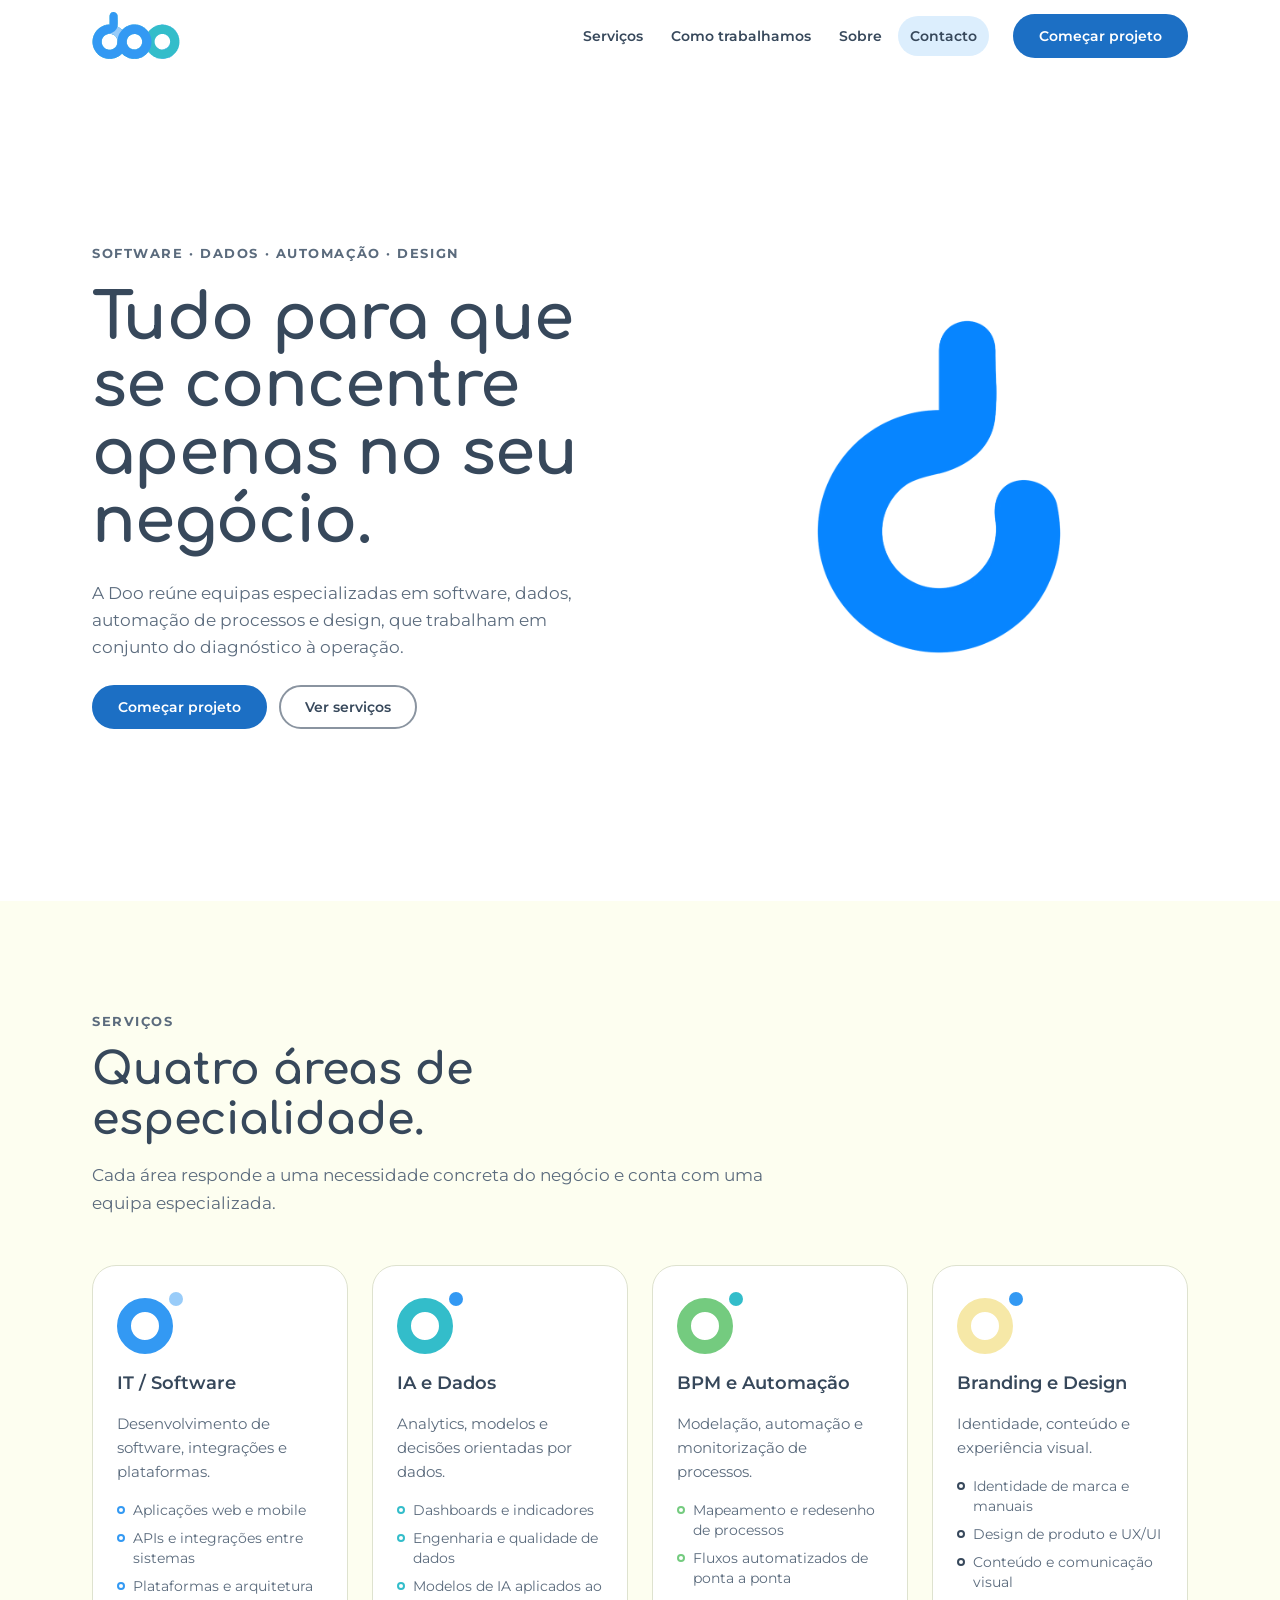
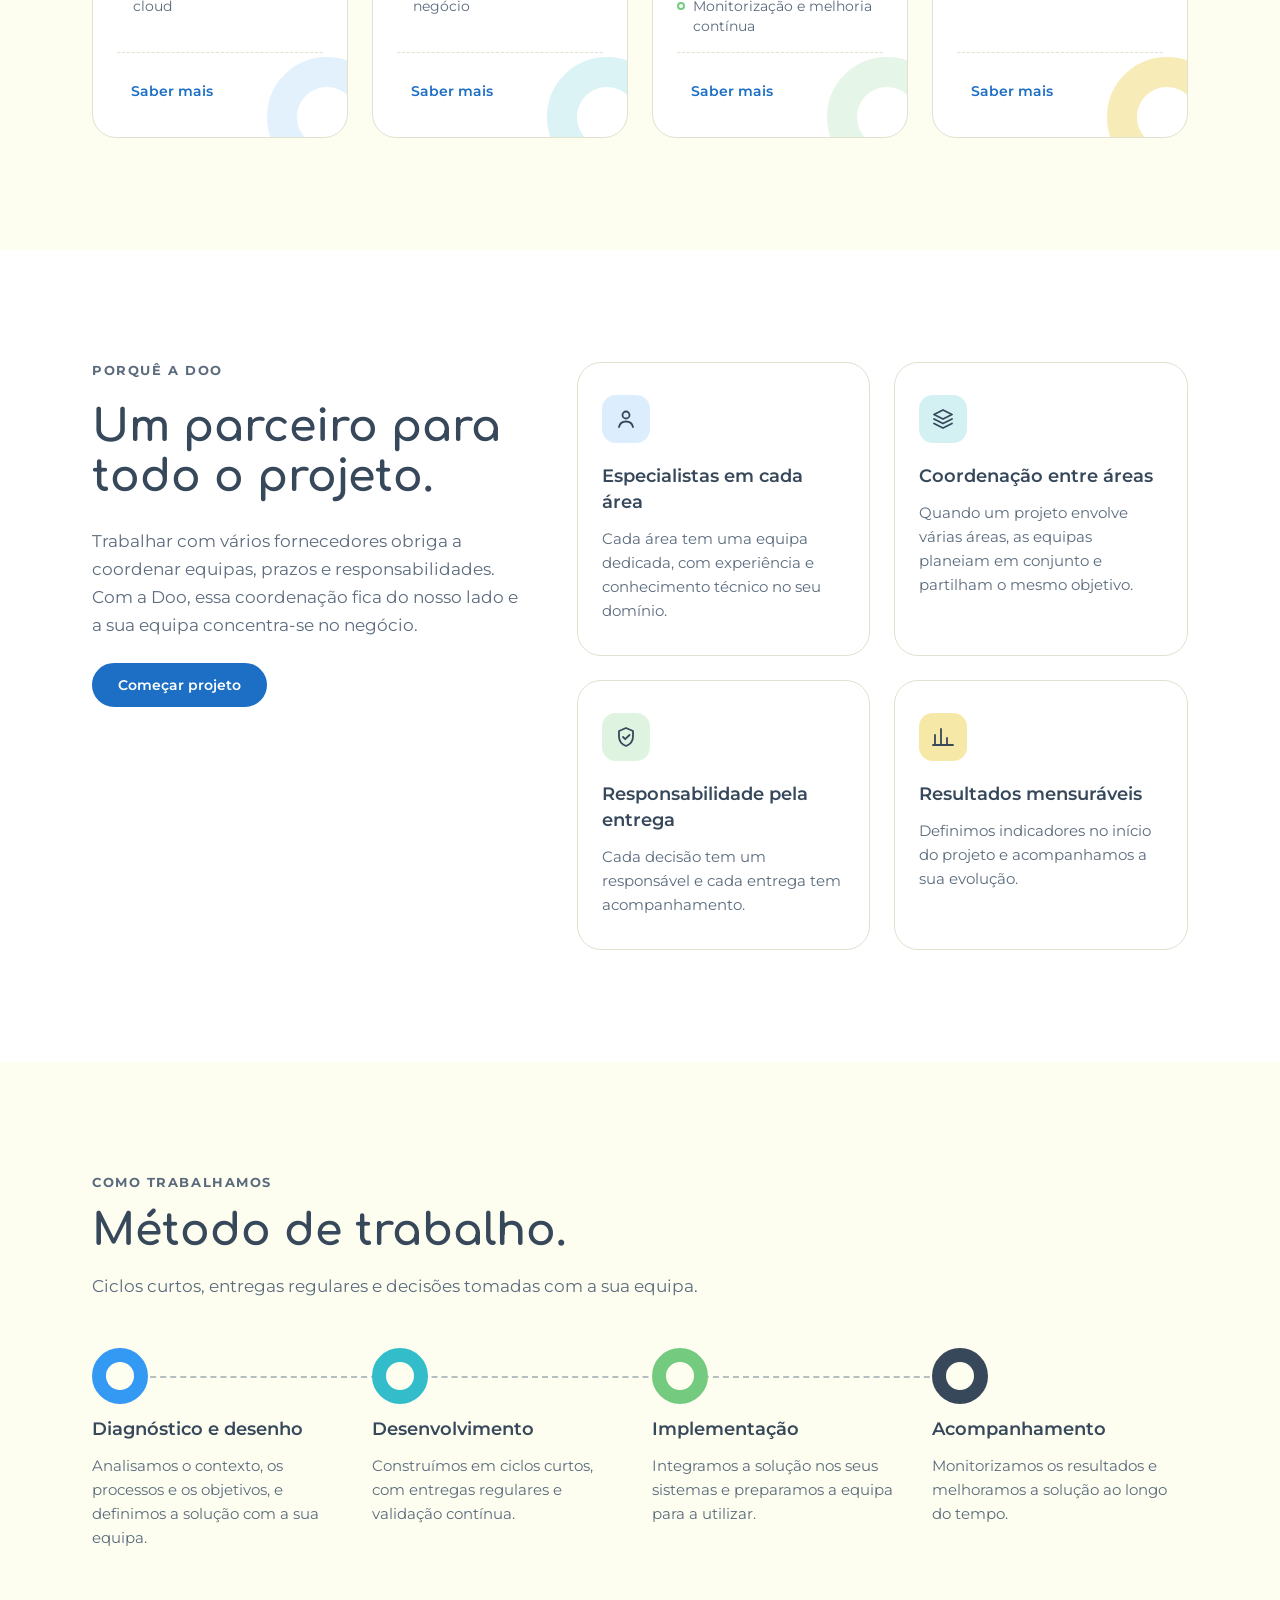
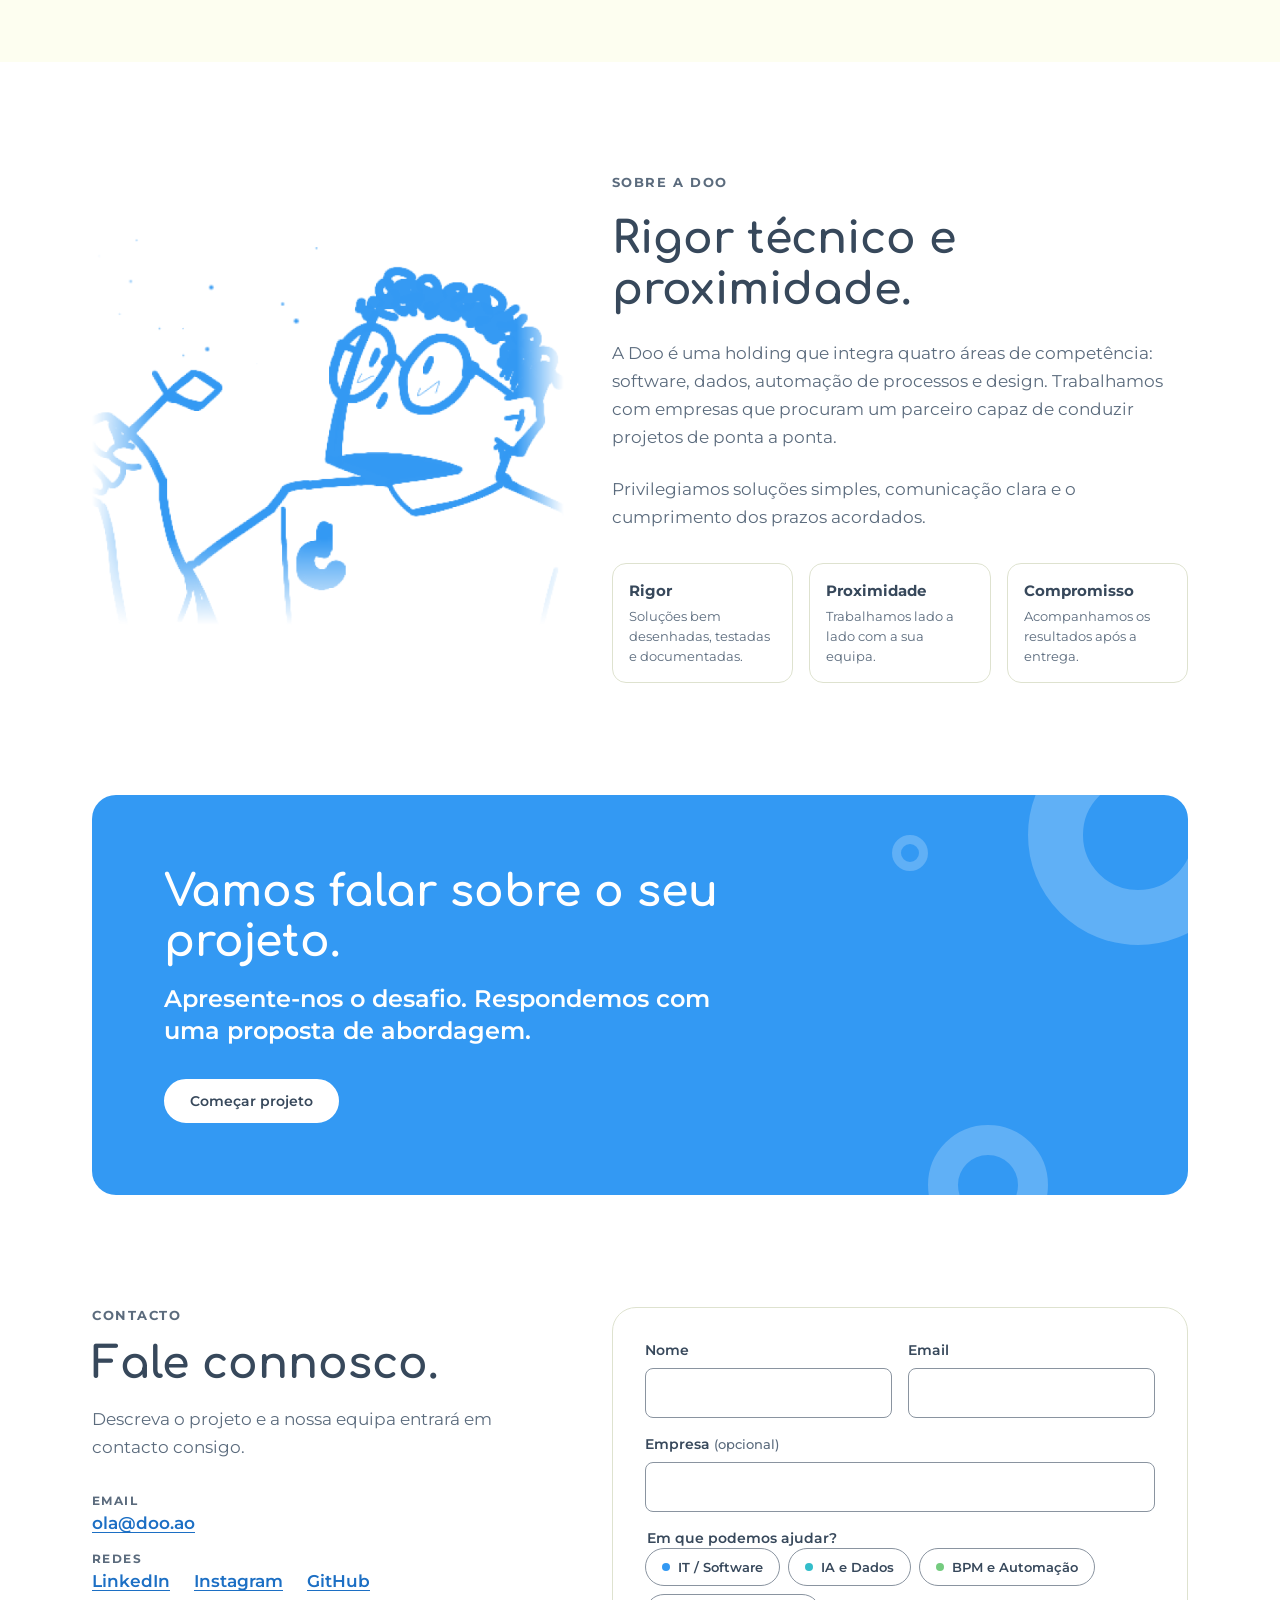
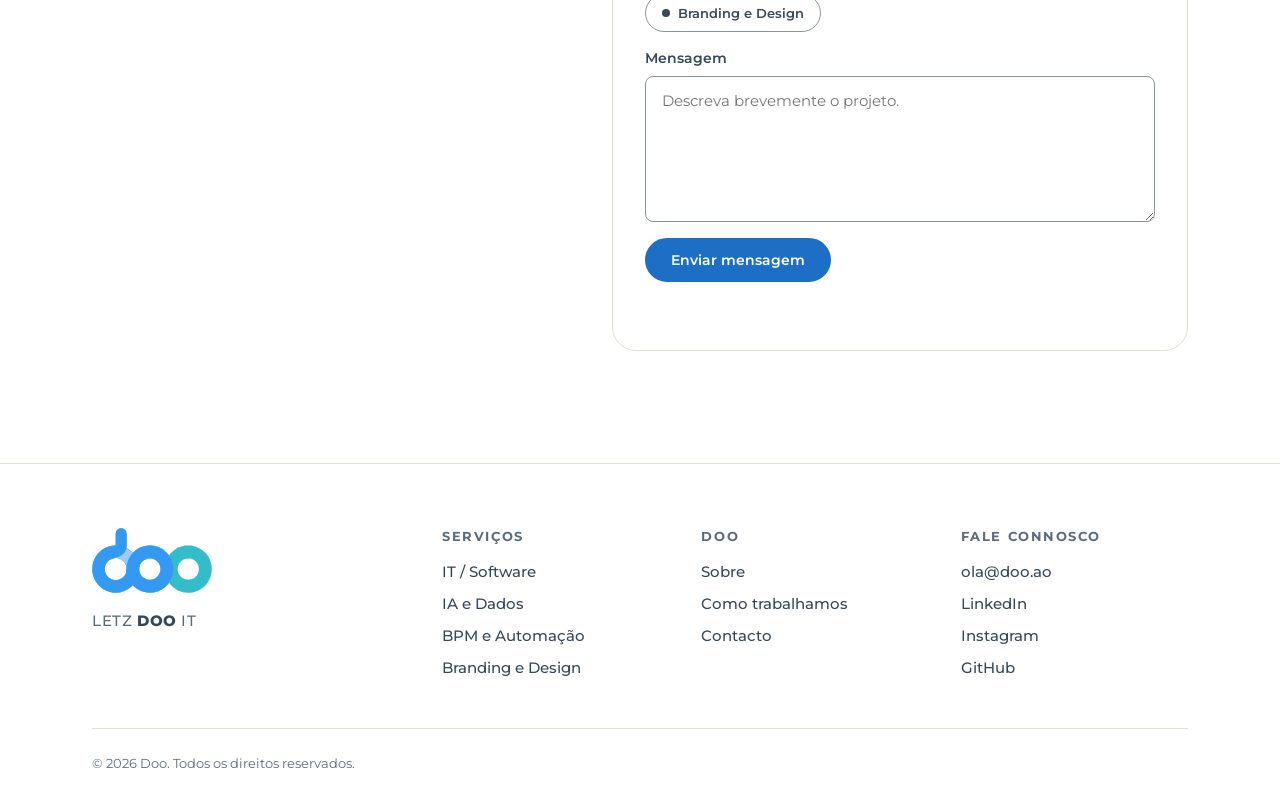
==== index.html @ 957045f1 "Textos centrados em equipas especializadas Substitui as frases que sugeriam uma única equipa a fazer" ====
<!doctype html>
<html lang="pt-PT" class="no-js">
<head>
  <meta charset="utf-8">
  <meta name="viewport" content="width=device-width, initial-scale=1">
  <title>Doo · Software, dados, automação e design</title>
  <meta name="description" content="A Doo reúne equipas especializadas em software, dados, automação de processos e design.">
  <meta name="theme-color" content="#FFFFFF">
  <meta property="og:type" content="website">
  <meta property="og:title" content="Doo · Software, dados, automação e design">
  <meta property="og:description" content="A Doo reúne equipas especializadas em software, dados, automação de processos e design.">
  <meta property="og:image" content="assets/img/doo-logo.svg">
  <link rel="icon" href="assets/img/doo-isotipo.svg" type="image/svg+xml">
  <link rel="preconnect" href="https://fonts.googleapis.com">
  <link rel="preconnect" href="https://fonts.gstatic.com" crossorigin>
  <link href="https://fonts.googleapis.com/css2?family=Comfortaa:wght@400;700&family=Montserrat:wght@400;500;600;700;800&display=swap" rel="stylesheet">
  <link rel="stylesheet" href="assets/css/styles.css">
  <script type="application/ld+json">
  {"@context": "https://schema.org", "@type": "Organization", "name": "Doo", "url": "https://doo-tech.github.io/index/",
    "sameAs": ["https://www.linkedin.com/company/doo-tech", "https://www.instagram.com/aodoo_/", "https://github.com/doo-tech"]}
  </script>
  <script>
    document.documentElement.classList.remove('no-js');
  </script>
</head>
<body>
  <a class="skip-link" href="#conteudo">Saltar para o conteúdo</a>

  <header class="site-header" id="topo">
    <div class="container">
      <a class="brand" href="#topo" aria-label="Doo, página inicial"><span class="brand-logo" aria-hidden="true"></span></a>

      <nav class="nav" id="nav" aria-label="Principal">
        <a href="#frentes">Serviços</a>
        <a href="#como-trabalhamos">Como trabalhamos</a>
        <a href="#sobre">Sobre</a>
        <a href="#contacto">Contacto</a>
        <a class="btn" href="#contacto">Começar projeto</a>
      </nav>

      <div class="header-actions">
        <a class="btn" href="#contacto">Começar projeto</a>
        <button class="icon-btn menu-toggle" type="button" aria-controls="nav" aria-expanded="false" aria-label="Abrir menu">
          <svg viewBox="0 0 24 24" fill="none" stroke="currentColor" stroke-width="2" stroke-linecap="round" aria-hidden="true"><path d="M4 7h16M4 12h16M4 17h10"/></svg>
        </button>
      </div>
    </div>
  </header>

  <main id="conteudo">

    <!-- ============ HERO ============ -->
    <section class="hero" aria-labelledby="hero-title">
      <div class="container">
        <div class="hero-copy">
          <p class="eyebrow">Software · Dados · Automação · Design</p>
          <h1 class="display-xl" id="hero-title">Tudo para que se concentre apenas no seu negócio.</h1>
          <p class="body-l">A Doo reúne equipas especializadas em software, dados, automação de processos e design, que trabalham em conjunto do diagnóstico à operação.</p>
          <div class="hero-actions">
            <a class="btn" href="#contacto">Começar projeto</a>
            <a class="btn btn--ghost" href="#frentes">Ver serviços</a>
          </div>
        </div>

        <div class="hero-art" aria-hidden="true">
          <img class="isotipo" src="assets/img/doo-isotipo-hero.png" width="589" height="800" alt="">
        </div>
      </div>
    </section>

    <!-- ============ FRENTES ============ -->
    <section class="section section--sunken" id="frentes" aria-labelledby="frentes-title">
      <div class="container">
        <div class="section-head reveal">
          <p class="eyebrow">Serviços</p>
          <h2 class="display-l" id="frentes-title">Quatro áreas de especialidade.</h2>
          <p class="body-l">Cada área responde a uma necessidade concreta do negócio e conta com uma equipa especializada.</p>
        </div>

        <div class="fronts">
          <article class="front tone-blue reveal">
            <div class="front-icon"><span class="ring" style="--c:var(--doo-blue)"></span><span class="dot" style="--c:var(--doo-bubble)"></span></div>
            <h3>IT / Software</h3>
            <p class="muted">Desenvolvimento de software, integrações e plataformas.</p>
            <ul>
              <li>Aplicações web e mobile</li>
              <li>APIs e integrações entre sistemas</li>
              <li>Plataformas e arquitetura cloud</li>
            </ul>
            <div class="front-foot"><a class="btn btn--link" href="#contacto" data-front="software">Saber mais</a></div>
          </article>

          <article class="front tone-teal reveal">
            <div class="front-icon"><span class="ring" style="--c:var(--doo-teal)"></span><span class="dot" style="--c:var(--doo-blue)"></span></div>
            <h3>IA e Dados</h3>
            <p class="muted">Analytics, modelos e decisões orientadas por dados.</p>
            <ul>
              <li>Dashboards e indicadores</li>
              <li>Engenharia e qualidade de dados</li>
              <li>Modelos de IA aplicados ao negócio</li>
            </ul>
            <div class="front-foot"><a class="btn btn--link" href="#contacto" data-front="dados">Saber mais</a></div>
          </article>

          <article class="front tone-green reveal">
            <div class="front-icon"><span class="ring" style="--c:var(--doo-green)"></span><span class="dot" style="--c:var(--doo-teal)"></span></div>
            <h3>BPM e Automação</h3>
            <p class="muted">Modelação, automação e monitorização de processos.</p>
            <ul>
              <li>Mapeamento e redesenho de processos</li>
              <li>Fluxos automatizados de ponta a ponta</li>
              <li>Monitorização e melhoria contínua</li>
            </ul>
            <div class="front-foot"><a class="btn btn--link" href="#contacto" data-front="automacao">Saber mais</a></div>
          </article>

          <article class="front tone-sunny reveal">
            <div class="front-icon"><span class="ring" style="--c:var(--doo-sunny)"></span><span class="dot" style="--c:var(--doo-blue)"></span></div>
            <h3>Branding e Design</h3>
            <p class="muted">Identidade, conteúdo e experiência visual.</p>
            <ul>
              <li>Identidade de marca e manuais</li>
              <li>Design de produto e UX/UI</li>
              <li>Conteúdo e comunicação visual</li>
            </ul>
            <div class="front-foot"><a class="btn btn--link" href="#contacto" data-front="design">Saber mais</a></div>
          </article>
        </div>
      </div>
    </section>

    <!-- ============ PORQUÊ A DOO ============ -->
    <section class="section" aria-labelledby="casa-title">
      <div class="container why">
        <div class="why-intro reveal">
          <p class="eyebrow">Porquê a Doo</p>
          <h2 class="display-l" id="casa-title">Um parceiro para todo o projeto.</h2>
          <p class="body-l">Trabalhar com vários fornecedores obriga a coordenar equipas, prazos e responsabilidades. Com a Doo, essa coordenação fica do nosso lado e a sua equipa concentra-se no negócio.</p>
          <div><a class="btn" href="#contacto">Começar projeto</a></div>
        </div>

        <div class="why-cards reveal">
          <article class="why-card tone-blue">
            <span class="why-icon"><svg viewBox="0 0 24 24" fill="none" stroke="currentColor" stroke-width="1.8" stroke-linecap="round" stroke-linejoin="round" aria-hidden="true"><circle cx="12" cy="8" r="3.5"/><path d="M5 20c.8-3.6 3.6-5.5 7-5.5s6.2 1.9 7 5.5"/></svg></span>
            <h3>Especialistas em cada área</h3>
            <p>Cada área tem uma equipa dedicada, com experiência e conhecimento técnico no seu domínio.</p>
          </article>
          <article class="why-card tone-teal">
            <span class="why-icon"><svg viewBox="0 0 24 24" fill="none" stroke="currentColor" stroke-width="1.8" stroke-linecap="round" stroke-linejoin="round" aria-hidden="true"><path d="M12 3 3 7.5l9 4.5 9-4.5L12 3z"/><path d="m3 12 9 4.5 9-4.5"/><path d="m3 16.5 9 4.5 9-4.5"/></svg></span>
            <h3>Coordenação entre áreas</h3>
            <p>Quando um projeto envolve várias áreas, as equipas planeiam em conjunto e partilham o mesmo objetivo.</p>
          </article>
          <article class="why-card tone-green">
            <span class="why-icon"><svg viewBox="0 0 24 24" fill="none" stroke="currentColor" stroke-width="1.8" stroke-linecap="round" stroke-linejoin="round" aria-hidden="true"><path d="M12 3 5 6v5.5c0 4.3 3 7.9 7 9.5 4-1.6 7-5.2 7-9.5V6l-7-3z"/><path d="m9 12 2.2 2.2L15.5 10"/></svg></span>
            <h3>Responsabilidade pela entrega</h3>
            <p>Cada decisão tem um responsável e cada entrega tem acompanhamento.</p>
          </article>
          <article class="why-card tone-sunny">
            <span class="why-icon"><svg viewBox="0 0 24 24" fill="none" stroke="currentColor" stroke-width="1.8" stroke-linecap="round" stroke-linejoin="round" aria-hidden="true"><path d="M4 20V10M10 20V4M16 20v-7M22 20H2"/></svg></span>
            <h3>Resultados mensuráveis</h3>
            <p>Definimos indicadores no início do projeto e acompanhamos a sua evolução.</p>
          </article>
        </div>
      </div>
    </section>

    <!-- ============ COMO TRABALHAMOS ============ -->
    <section class="section section--sunken" id="como-trabalhamos" aria-labelledby="como-title">
      <div class="container">
        <div class="section-head reveal">
          <p class="eyebrow">Como trabalhamos</p>
          <h2 class="display-l" id="como-title">Método de trabalho.</h2>
          <p class="body-l">Ciclos curtos, entregas regulares e decisões tomadas com a sua equipa.</p>
        </div>

        <ol class="steps">
          <li class="step tone-blue reveal">
            <span class="step-num" aria-hidden="true"></span>
            <h3>Diagnóstico e desenho</h3>
            <p>Analisamos o contexto, os processos e os objetivos, e definimos a solução com a sua equipa.</p>
          </li>
          <li class="step tone-teal reveal">
            <span class="step-num" aria-hidden="true"></span>
            <h3>Desenvolvimento</h3>
            <p>Construímos em ciclos curtos, com entregas regulares e validação contínua.</p>
          </li>
          <li class="step tone-green reveal">
            <span class="step-num" aria-hidden="true"></span>
            <h3>Implementação</h3>
            <p>Integramos a solução nos seus sistemas e preparamos a equipa para a utilizar.</p>
          </li>
          <li class="step tone-sunny reveal">
            <span class="step-num" aria-hidden="true"></span>
            <h3>Acompanhamento</h3>
            <p>Monitorizamos os resultados e melhoramos a solução ao longo do tempo.</p>
          </li>
        </ol>
      </div>
    </section>

    <!-- ============ SOBRE ============ -->
    <section class="section" id="sobre" aria-labelledby="sobre-title">
      <div class="container about">
        <figure class="mascot-card reveal" style="margin:0" data-bubbles data-origin="22 38" data-palette="blue bubble" data-size="8 30" data-spread="0.05 0.6" data-fill>
          <img src="assets/img/mascote.png" width="623" height="520" alt="Ilustração da mascote da Doo: uma personagem de óculos e cabelo encaracolado a soprar bolhas de sabão, com o símbolo da Doo na camisola." loading="lazy">
          <span class="dot static" aria-hidden="true" style="--d:36px;--c:var(--doo-blue);left:20%;top:10%"></span>
          <span class="dot static" aria-hidden="true" style="--d:20px;--c:var(--doo-blue);left:36%;top:4%"></span>
        </figure>

        <div class="about-copy reveal">
          <p class="eyebrow">Sobre a Doo</p>
          <h2 class="display-l" id="sobre-title">Rigor técnico e proximidade.</h2>
          <p class="body-l">A Doo é uma holding que integra quatro áreas de competência: software, dados, automação de processos e design. Trabalhamos com empresas que procuram um parceiro capaz de conduzir projetos de ponta a ponta.</p>
          <p class="body-l">Privilegiamos soluções simples, comunicação clara e o cumprimento dos prazos acordados.</p>
          <div class="values">
            <div class="value">
              <h3>Rigor</h3>
              <p>Soluções bem desenhadas, testadas e documentadas.</p>
            </div>
            <div class="value">
              <h3>Proximidade</h3>
              <p>Trabalhamos lado a lado com a sua equipa.</p>
            </div>
            <div class="value">
              <h3>Compromisso</h3>
              <p>Acompanhamos os resultados após a entrega.</p>
            </div>
          </div>
        </div>
      </div>
    </section>

    <!-- ============ CTA ============ -->
    <section aria-labelledby="cta-title">
      <div class="container">
        <div class="band reveal">
          <span class="ring" aria-hidden="true" style="--d:220px;right:-60px;top:-70px"></span>
          <span class="ring" aria-hidden="true" style="--d:120px;right:140px;bottom:-50px"></span>
          <span class="ring" aria-hidden="true" style="--d:36px;right:260px;top:40px"></span>
          <h2 class="display-l" id="cta-title">Vamos falar sobre o seu projeto.</h2>
          <p class="band-text">Apresente-nos o desafio. Respondemos com uma proposta de abordagem.</p>
          <div class="hero-actions">
            <a class="btn btn--on-band" href="#contacto">Começar projeto</a>
          </div>
        </div>
      </div>
    </section>

    <!-- ============ CONTACTO ============ -->
    <section class="section" id="contacto" aria-labelledby="contacto-title">
      <div class="container contact">
        <div class="reveal">
          <p class="eyebrow">Contacto</p>
          <h2 class="display-l" id="contacto-title" style="margin-top:16px">Fale connosco.</h2>
          <p class="body-l muted" style="margin-top:16px">Descreva o projeto e a nossa equipa entrará em contacto consigo.</p>
          <ul class="contact-list">
            <li><span class="eyebrow">Email</span><a href="mailto:ola@doo.ao">ola@doo.ao</a></li>
            <li><span class="eyebrow">Redes</span><span class="social-links"><a href="https://www.linkedin.com/company/doo-tech" rel="noopener">LinkedIn</a><a href="https://www.instagram.com/aodoo_/" rel="noopener">Instagram</a><a href="https://github.com/doo-tech" rel="noopener">GitHub</a></span></li>
          </ul>
        </div>

        <form class="form reveal" id="contact-form" novalidate data-mailto="ola@doo.ao">
          <div class="form-row">
            <div class="field">
              <label for="f-nome">Nome</label>
              <input id="f-nome" name="nome" type="text" autocomplete="name" required aria-describedby="e-nome">
              <span class="field-error" id="e-nome">Indique o seu nome.</span>
            </div>
            <div class="field">
              <label for="f-email">Email</label>
              <input id="f-email" name="email" type="email" autocomplete="email" required aria-describedby="e-email">
              <span class="field-error" id="e-email">Indique um email válido.</span>
            </div>
          </div>
          <div class="field">
            <label for="f-empresa">Empresa <span class="muted small">(opcional)</span></label>
            <input id="f-empresa" name="empresa" type="text" autocomplete="organization">
          </div>
          <fieldset class="field">
            <legend>Em que podemos ajudar?</legend>
            <div class="choice-group">
              <label class="choice tone-blue"><input type="checkbox" name="frente" value="IT / Software" data-key="software"><span>IT / Software</span></label>
              <label class="choice tone-teal"><input type="checkbox" name="frente" value="IA e Dados" data-key="dados"><span>IA e Dados</span></label>
              <label class="choice tone-green"><input type="checkbox" name="frente" value="BPM e Automação" data-key="automacao"><span>BPM e Automação</span></label>
              <label class="choice tone-sunny"><input type="checkbox" name="frente" value="Branding e Design" data-key="design"><span>Branding e Design</span></label>
            </div>
          </fieldset>
          <div class="field">
            <label for="f-msg">Mensagem</label>
            <textarea id="f-msg" name="mensagem" rows="5" required aria-describedby="e-msg" placeholder="Descreva brevemente o projeto."></textarea>
            <span class="field-error" id="e-msg">Escreva uma mensagem.</span>
          </div>
          <div>
            <button class="btn" type="submit">Enviar mensagem</button>
          </div>
          <p class="form-status" role="status" aria-live="polite"></p>
        </form>
      </div>
    </section>
  </main>

  <footer class="site-footer">
    <div class="container">
      <div class="footer-grid">
        <div class="footer-brand">
          <img class="footer-logo" src="assets/img/doo-logo.svg" alt="Doo" width="120" height="65">
          <p class="footer-sign">LETZ <b>DOO</b> IT</p>
        </div>
        <div>
          <h2>Serviços</h2>
          <ul>
            <li><a href="#frentes">IT / Software</a></li>
            <li><a href="#frentes">IA e Dados</a></li>
            <li><a href="#frentes">BPM e Automação</a></li>
            <li><a href="#frentes">Branding e Design</a></li>
          </ul>
        </div>
        <div>
          <h2>Doo</h2>
          <ul>
            <li><a href="#sobre">Sobre</a></li>
            <li><a href="#como-trabalhamos">Como trabalhamos</a></li>
            <li><a href="#contacto">Contacto</a></li>
          </ul>
        </div>
        <div>
          <h2>Fale connosco</h2>
          <ul>
            <li><a href="mailto:ola@doo.ao">ola@doo.ao</a></li>
            <li><a href="https://www.linkedin.com/company/doo-tech" rel="noopener">LinkedIn</a></li>
            <li><a href="https://www.instagram.com/aodoo_/" rel="noopener">Instagram</a></li>
            <li><a href="https://github.com/doo-tech" rel="noopener">GitHub</a></li>
          </ul>
        </div>
      </div>
      <div class="footer-bottom">
        <span>© <span data-year>2026</span> Doo. Todos os direitos reservados.</span>
      </div>
    </div>
  </footer>

  <script src="assets/js/main.js" defer></script>
</body>
</html>
---- assets/css/styles.css ----
/* ==========================================================================
   Doo · site institucional
   Tokens e regras seguem o Manual de Marca v1 (setembro 2026).
   ========================================================================== */

/* ---------- Tokens: paleta oficial ---------- */
:root {
  --doo-blue: #3399F3;
  --doo-teal: #33BDCA;
  --doo-navy: #37485B;
  --doo-green: #74CB7F;
  --doo-cream: #FDFEF0;
  --doo-bubble: #99CCF9;
  --doo-sunny: #F6E8A7;
  --doo-green-shade: #54834E;

  /* Espaço */
  --space-1: 4px;
  --space-2: 8px;
  --space-3: 12px;
  --space-4: 16px;
  --space-6: 24px;
  --space-8: 32px;
  --space-12: 48px;
  --space-16: 64px;

  /* Cantos */
  --radius-sm: 8px;
  --radius-md: 14px;
  --radius-lg: 24px;
  --radius-pill: 999px;

  /* Tipografia */
  --font-sans: "Montserrat", system-ui, -apple-system, "Segoe UI", sans-serif;
  --font-round: "Comfortaa", "Montserrat", system-ui, sans-serif;

  --container: 1160px;
  --gutter: clamp(16px, 4vw, 32px);
}

/* ---------- Tema ---------- */
:root {
  --surface: #FFFFFF;
  --surface-raised: #FFFFFF;
  --surface-sunken: #FDFEF0;
  --line: #DEE2CF;
  --line-strong: #8A94A0;
  --ink: #37485B;
  --ink-muted: #5B6B7D;
  --action: #1C6FC4;
  --on-action: #FFFFFF;
  --action-soft: #DCEEFD;
  --teal-soft: #D3F1F3;
  --green-soft: #DFF3E1;
  --sunny-soft: #F6E8A7;
  --success: #2F7A3A;
  --danger: #B8430F;
  --logo: url("../img/doo-logo.svg");
  --band: var(--doo-blue);
  --on-band: #FFFFFF;
  color-scheme: light;
}


/* ---------- Base ---------- */
*,
*::before,
*::after { box-sizing: border-box; }

html { scroll-behavior: smooth; -webkit-text-size-adjust: 100%; }
@media (prefers-reduced-motion: reduce) {
  html { scroll-behavior: auto; }
  *, *::before, *::after { animation: none !important; transition: none !important; }
}

body {
  margin: 0;
  background: var(--surface);
  color: var(--ink);
  font-family: var(--font-sans);
  font-size: 15px;
  line-height: 24px;
  font-weight: 400;
  -webkit-font-smoothing: antialiased;
  overflow-x: hidden;
}

img, svg { display: block; max-width: 100%; }
a { color: var(--action); text-underline-offset: 3px; }
a:hover { text-decoration-thickness: 2px; }
:focus-visible { outline: 3px solid var(--action); outline-offset: 3px; border-radius: 4px; }

.container { width: 100%; max-width: var(--container); margin-inline: auto; padding-inline: var(--gutter); }
.visually-hidden {
  position: absolute !important; width: 1px; height: 1px; padding: 0; margin: -1px;
  overflow: hidden; clip: rect(0 0 0 0); white-space: nowrap; border: 0;
}
.skip-link {
  position: absolute; left: var(--space-4); top: -60px; z-index: 100;
  background: var(--action); color: var(--on-action); padding: var(--space-2) var(--space-4);
  border-radius: var(--radius-pill); font-weight: 600; text-decoration: none; transition: top .2s;
}
.skip-link:focus { top: var(--space-4); }

/* ---------- Escala tipográfica ---------- */
.display-xl { font-family: var(--font-round); font-size: clamp(44px, 7vw, 64px); line-height: 1.06; font-weight: 700; letter-spacing: -0.01em; margin: 0; }
.display-l  { font-family: var(--font-round); font-size: clamp(32px, 4.6vw, 44px); line-height: 1.14; font-weight: 700; margin: 0; }
.numeral    { font-family: var(--font-round); font-size: 36px; line-height: 40px; font-weight: 700; }
h1, .h1 { font-size: 32px; line-height: 40px; font-weight: 700; margin: 0; }
h2, .h2 { font-size: 24px; line-height: 32px; font-weight: 700; margin: 0; }
h3, .h3 { font-size: 18px; line-height: 26px; font-weight: 600; margin: 0; }
.eyebrow { font-size: 13px; line-height: 16px; font-weight: 700; letter-spacing: .12em; text-transform: uppercase; color: var(--ink-muted); margin: 0; }
.body-l { font-size: 17px; line-height: 28px; }
.small  { font-size: 13px; line-height: 20px; font-weight: 500; }
.muted  { color: var(--ink-muted); }
p { margin: 0; }

/* ---------- Botões ---------- */
.btn {
  --_bg: var(--action); --_fg: var(--on-action); --_bd: var(--action);
  display: inline-flex; align-items: center; justify-content: center; gap: var(--space-2);
  min-height: 44px; padding: 0 var(--space-6);
  border-radius: var(--radius-pill); border: 2px solid var(--_bd);
  background: var(--_bg); color: var(--_fg);
  font: 600 14px/20px var(--font-sans); text-decoration: none; cursor: pointer;
  transition: transform .15s ease, box-shadow .15s ease, background-color .15s ease;
}
.btn:hover { transform: translateY(-1px); box-shadow: 0 6px 18px -8px color-mix(in srgb, var(--action) 70%, transparent); text-decoration: none; }
.btn:active { transform: translateY(0); }
.btn--ghost { --_bg: transparent; --_fg: var(--ink); --_bd: var(--line-strong); }
.btn--ghost:hover { --_bd: var(--ink); box-shadow: none; }
.btn--link { --_bg: transparent; --_fg: var(--action); --_bd: transparent; padding-inline: var(--space-3); }
.btn--link:hover { box-shadow: none; text-decoration: underline; }
.btn--on-band { --_bg: var(--on-band); --_fg: var(--doo-navy); --_bd: var(--on-band); }

/* ---------- Chips ---------- */
.chip {
  display: inline-flex; align-items: center; gap: var(--space-2);
  padding: var(--space-1) var(--space-3); border-radius: var(--radius-pill);
  font-size: 13px; line-height: 20px; font-weight: 600; color: var(--ink);
  background: var(--_soft, var(--action-soft));
}
.chip::before { content: ""; width: 8px; height: 8px; border-radius: 50%; background: var(--_dot, var(--doo-blue)); }
.tone-blue  { --_soft: var(--action-soft); --_dot: var(--doo-blue); }
.tone-teal  { --_soft: var(--teal-soft);   --_dot: var(--doo-teal); }
.tone-green { --_soft: var(--green-soft);  --_dot: var(--doo-green); }
.tone-sunny { --_soft: var(--sunny-soft);  --_dot: var(--doo-navy); }

/* ---------- Header ---------- */
.site-header {
  position: sticky; top: 0; z-index: 50;
  background: color-mix(in srgb, var(--surface) 88%, transparent);
  backdrop-filter: saturate(1.4) blur(10px);
  -webkit-backdrop-filter: saturate(1.4) blur(10px);
  border-bottom: 1px solid transparent;
  transition: border-color .2s;
}
.site-header.is-scrolled { border-bottom-color: var(--line); }
.site-header .container { display: flex; align-items: center; gap: var(--space-6); min-height: 72px; }

.brand { display: inline-flex; align-items: center; text-decoration: none; margin-right: auto; }
.brand-logo {
  display: block; width: 88px; aspect-ratio: 158 / 85;
  background: var(--logo) center / contain no-repeat;
}

.nav { display: flex; align-items: center; gap: var(--space-1); }
.nav a {
  color: var(--ink); text-decoration: none; font-weight: 600; font-size: 14px;
  padding: var(--space-2) var(--space-3); border-radius: var(--radius-pill);
}
.nav a:hover { background: var(--surface-sunken); }
.nav a[aria-current="true"] { background: var(--action-soft); }

.header-actions { display: flex; align-items: center; gap: var(--space-2); }
.icon-btn {
  display: inline-grid; place-items: center; width: 44px; height: 44px;
  border-radius: 50%; border: 1px solid var(--line); background: transparent; color: var(--ink); cursor: pointer;
}
.icon-btn:hover { background: var(--surface-sunken); }
.icon-btn svg { width: 20px; height: 20px; }
.menu-toggle { display: none; }

@media (max-width: 880px) {
  .menu-toggle { display: inline-grid; }
  .header-actions .btn { display: none; }
  .nav {
    position: fixed; inset: 72px 0 auto 0; flex-direction: column; align-items: stretch; gap: 0;
    padding: var(--space-4) var(--gutter) var(--space-8);
    background: var(--surface); border-bottom: 1px solid var(--line);
    transform: translateY(-8px); opacity: 0; visibility: hidden;
    transition: opacity .2s, transform .2s, visibility .2s;
  }
  .nav.is-open { transform: none; opacity: 1; visibility: visible; }
  .nav a { font-size: 17px; padding: var(--space-4); border-radius: var(--radius-md); }
  .nav .btn { display: inline-flex; margin-top: var(--space-4); color: var(--on-action); }
  .nav .btn:hover { background: var(--action); }
}
@media (min-width: 881px) { .nav .btn { display: none; } }

/* ---------- Secções ---------- */
.section { padding-block: clamp(64px, 10vw, 112px); position: relative; }
.section--sunken { background: var(--surface-sunken); }
.section-head { display: grid; gap: var(--space-4); max-width: 680px; margin-bottom: var(--space-12); }
.section-head .body-l { color: var(--ink-muted); }

/* ---------- Hero ---------- */
/* O topo ocupa o ecrã visível (menos o cabeçalho) e cabe sem scroll */
.hero {
  min-height: calc(100vh - 72px); min-height: calc(100svh - 72px);
  display: flex; align-items: center;
  padding-block: clamp(24px, 6vh, 72px); overflow: hidden;
}
.hero .container { width: 100%; }
.hero .display-xl { font-size: clamp(32px, min(5.4vw, 8.2vh), 64px); }
.hero-copy .body-l { font-size: clamp(15px, 2.2vh, 17px); line-height: 1.6; }
.hero .container { display: grid; grid-template-columns: 1.05fr .95fr; gap: var(--space-12); align-items: center; }
.hero-copy { display: grid; gap: clamp(12px, 3vh, 24px); position: relative; z-index: 1; }
.hero-copy .body-l { max-width: 520px; color: var(--ink-muted); }
.hero-actions { display: flex; flex-wrap: wrap; gap: var(--space-3); }

.hero-art { position: relative; aspect-ratio: 1 / 1; max-width: min(520px, 62vh); width: 100%; justify-self: end; }
.hero-art .isotipo {
  position: absolute; left: 50%; top: 50%; transform: translate(-50%, -50%);
  height: 68%; width: auto; max-width: none;
}

/* Motivo: anéis-bolha — traço ≈ ¼ do diâmetro */
.ring {
  position: absolute; border-radius: 50%;
  border: calc(var(--d) / 4) solid var(--c, var(--doo-blue));
  width: var(--d); height: var(--d);
  opacity: var(--o, 1);
}
.dot { position: absolute; border-radius: 50%; background: var(--c, var(--doo-blue)); width: var(--d); height: var(--d); }
/* Bolhas animadas (main.js). Sem JS ou com movimento reduzido ficam os anéis estáticos. */
[data-bubbles].bubbles-live > .static { display: none; }
.bubble {
  position: absolute; left: 0; top: 0; border-radius: 50%; pointer-events: none;
  border: solid var(--c); will-change: transform, opacity;
}

@media (max-width: 880px) {
  .hero .container { grid-template-columns: 1fr; }
  .hero .container { gap: clamp(8px, 2vh, 24px); }
  .hero-art { order: -1; max-width: min(200px, 21svh); justify-self: start; }
  .hero .hero-actions { flex-wrap: nowrap; }
  .hero .hero-actions .btn { flex: 1 1 auto; padding-inline: var(--space-4); }
  .hero-art .isotipo { height: 88%; }
}

/* ---------- Frentes (serviços) ---------- */
.fronts { display: grid; grid-template-columns: repeat(4, 1fr); gap: var(--space-6); }
.front {
  position: relative; display: flex; flex-direction: column; gap: var(--space-4);
  padding: var(--space-8) var(--space-6) var(--space-6);
  background: var(--surface-raised); border: 1px solid var(--line); border-radius: var(--radius-lg);
  overflow: hidden; transition: transform .2s ease, border-color .2s ease;
}
.front:hover { transform: translateY(-4px); border-color: var(--line-strong); }
.front-icon { position: relative; width: 56px; height: 56px; }
.front-icon .ring { --d: 56px; inset: 0; }
.front-icon .dot { --d: 14px; right: -10px; top: -6px; }
.front ul { margin: 0; padding: 0; list-style: none; display: grid; gap: var(--space-2); }
.front li { display: flex; gap: var(--space-2); font-size: 14px; line-height: 20px; color: var(--ink-muted); }
.front li::before {
  content: ""; flex: none; width: 8px; height: 8px; margin-top: 6px; border-radius: 50%;
  border: 2px solid var(--_dot);
}
.front .front-foot { margin-top: auto; padding-top: var(--space-4); border-top: 1px dashed var(--line); }
.front::after {
  content: ""; position: absolute; right: -40px; bottom: -40px; width: 120px; height: 120px;
  border-radius: 50%; border: 30px solid var(--_soft); opacity: .8; pointer-events: none;
}
.front > * { position: relative; z-index: 1; }
@media (max-width: 1040px) { .fronts { grid-template-columns: repeat(2, 1fr); } }
@media (max-width: 600px)  { .fronts { grid-template-columns: 1fr; } }

/* ---------- Manifesto / numa só casa ---------- */
.why { display: grid; grid-template-columns: 5fr 7fr; gap: var(--space-12); align-items: start; }
.why-intro { display: grid; gap: var(--space-6); position: sticky; top: calc(env(safe-area-inset-top, 0px) + 112px); }
.why-intro .body-l { color: var(--ink-muted); }
.why-cards { display: grid; grid-template-columns: 1fr 1fr; gap: var(--space-6); }
.why-card {
  display: grid; gap: var(--space-3); align-content: start;
  padding: var(--space-8) var(--space-6);
  background: var(--surface-raised); border: 1px solid var(--line); border-radius: var(--radius-lg);
  transition: border-color .2s ease, transform .2s ease;
}
.why-card:hover { border-color: var(--line-strong); transform: translateY(-2px); }
.why-card p { color: var(--ink-muted); }
.why-icon {
  display: grid; place-items: center; width: 48px; height: 48px; margin-bottom: var(--space-2);
  border-radius: var(--radius-md); background: var(--_soft); color: var(--ink);
}
.why-icon svg { width: 24px; height: 24px; }
@media (max-width: 960px) {
  .why { grid-template-columns: 1fr; gap: var(--space-8); }
  .why-intro { position: static; }
}
@media (max-width: 560px) { .why-cards { grid-template-columns: 1fr; gap: var(--space-4); } }

/* ---------- Como trabalhamos ---------- */
.steps { display: grid; grid-template-columns: repeat(4, 1fr); gap: var(--space-6); list-style: none; margin: 0; padding: 0; position: relative; }
.steps::before {
  content: ""; position: absolute; left: 28px; right: calc((100% - 3 * var(--space-6)) / 4 - 28px); top: 28px; height: 0;
  border-top: 2px dashed var(--line-strong); opacity: .6;
}
.step { position: relative; display: grid; gap: var(--space-3); align-content: start; }
.step-num {
  width: 56px; height: 56px; border-radius: 50%;
  display: grid; place-items: center; background: var(--surface);
  border: 14px solid var(--_dot); position: relative;
}
.section--sunken .step-num { background: var(--surface-sunken); }
.step p { color: var(--ink-muted); }
@media (max-width: 880px) {
  .steps { grid-template-columns: 1fr 1fr; row-gap: var(--space-12); }
  .steps::before { display: none; }
}
@media (max-width: 520px) { .steps { grid-template-columns: 1fr; } }

/* ---------- Mascote / sobre ---------- */
.about { display: grid; grid-template-columns: .9fr 1.1fr; gap: var(--space-12); align-items: center; }
/* Mascote sem fundo: as bordas onde o desenho foi cortado desvanecem-se */
.mascot-card { position: relative; aspect-ratio: 623 / 520; max-width: 100%; }
.mascot-card img {
  width: 100%; height: 100%; object-fit: contain;
  -webkit-mask-image: linear-gradient(to top, transparent 0, #000 22%), linear-gradient(to right, transparent 0, #000 14%, #000 90%, transparent 100%);
  -webkit-mask-composite: source-in;
  mask-image: linear-gradient(to top, transparent 0, #000 22%), linear-gradient(to right, transparent 0, #000 14%, #000 90%, transparent 100%);
  mask-composite: intersect;
}
.mascot-card .ring { z-index: 1; }
.about-copy { display: grid; gap: var(--space-6); }
.about-copy .body-l { color: var(--ink-muted); }
.values { display: grid; grid-template-columns: repeat(3, 1fr); gap: var(--space-4); margin-top: var(--space-2); }
.value {
  padding: var(--space-4); border-radius: var(--radius-md); background: var(--surface-raised); border: 1px solid var(--line);
  display: grid; gap: var(--space-1);
}
.value h3 { font-size: 15px; line-height: 22px; font-weight: 700; }
.value p { font-size: 13px; line-height: 20px; color: var(--ink-muted); }
@media (max-width: 880px) { .about { grid-template-columns: 1fr; } }
@media (max-width: 560px) { .values { grid-template-columns: 1fr; } }

/* ---------- Faixa CTA ---------- */
.band { background: var(--band); color: var(--on-band); border-radius: var(--radius-lg); position: relative; overflow: hidden; padding: clamp(40px, 7vw, 72px); }
.band .display-l { max-width: 640px; }
/* Branco sobre azul Doo só a 24px ou mais */
.band .band-text { font-size: 24px; line-height: 32px; font-weight: 600; max-width: 560px; margin-top: var(--space-4); }
.band .hero-actions { margin-top: var(--space-8); }
.band .ring { --c: rgba(255, 255, 255, .22); }
.band > *:not(.ring) { position: relative; z-index: 1; }

/* ---------- Contacto ---------- */
.contact { display: grid; grid-template-columns: .9fr 1.1fr; gap: var(--space-12); align-items: start; }
.contact-list { list-style: none; margin: var(--space-8) 0 0; padding: 0; display: grid; gap: var(--space-4); }
.contact-list li { display: grid; gap: 2px; }
.contact-list .eyebrow { font-size: 12px; }
.contact-list a { font-weight: 600; font-size: 17px; }
.social-links { display: flex; flex-wrap: wrap; gap: var(--space-2) var(--space-6); }

.form {
  display: grid; gap: var(--space-4); padding: var(--space-8);
  background: var(--surface-raised); border: 1px solid var(--line); border-radius: var(--radius-lg);
}
.form-row { display: grid; grid-template-columns: 1fr 1fr; gap: var(--space-4); }
.field { display: grid; gap: var(--space-2); }
.field label, .field legend { font-size: 14px; line-height: 20px; font-weight: 600; }
.field input, .field textarea, .field select {
  width: 100%; font: 400 15px/24px var(--font-sans); color: var(--ink);
  background: var(--surface); border: 1px solid var(--line-strong); border-radius: var(--radius-sm);
  padding: var(--space-3) var(--space-4); min-height: 44px;
}
.field textarea { resize: vertical; min-height: 120px; }
.field input:focus-visible, .field textarea:focus-visible { outline-offset: 0; border-color: var(--action); }
.field [aria-invalid="true"] { border-color: var(--danger); }
.field-error { color: var(--danger); font-size: 13px; line-height: 20px; font-weight: 600; display: none; }
.field-error.is-visible { display: block; }
fieldset.field { border: 0; padding: 0; margin: 0; }
.choice-group { display: flex; flex-wrap: wrap; gap: var(--space-2); }
.choice { position: relative; }
.field .choice input { position: absolute; width: 1px; height: 1px; min-height: 0; padding: 0; opacity: 0; pointer-events: none; }
.choice span {
  display: inline-flex; align-items: center; gap: var(--space-2); cursor: pointer;
  padding: var(--space-2) var(--space-4); border-radius: var(--radius-pill);
  border: 1px solid var(--line-strong); font-size: 13px; line-height: 20px; font-weight: 600;
  transition: background-color .15s, border-color .15s;
}
.choice span::before { content: ""; width: 8px; height: 8px; border-radius: 50%; background: var(--_dot); }
.choice input:checked + span { background: var(--_soft); border-color: var(--ink); }
.choice input:focus-visible + span { outline: 3px solid var(--action); outline-offset: 2px; }
.form-status { font-size: 14px; line-height: 20px; font-weight: 600; min-height: 20px; }
.form-status.is-success { color: var(--success); }
.form-status.is-error { color: var(--danger); }
@media (max-width: 880px) { .contact { grid-template-columns: 1fr; } }
@media (max-width: 560px) { .form-row { grid-template-columns: 1fr; } .form { padding: var(--space-6); } }

/* ---------- Rodapé ---------- */
.site-footer { border-top: 1px solid var(--line); background: var(--surface); color: var(--ink); padding-block: var(--space-16) var(--space-8); }
.footer-grid { display: grid; grid-template-columns: 1.4fr 1fr 1fr 1fr; gap: var(--space-8); }
.footer-grid h2 { font-size: 13px; line-height: 16px; letter-spacing: .12em; text-transform: uppercase; color: var(--ink-muted); margin-bottom: var(--space-4); }
.footer-grid ul { list-style: none; margin: 0; padding: 0; display: grid; gap: var(--space-2); }
.footer-grid ul a { color: var(--ink); text-decoration: none; font-weight: 500; }
.footer-grid ul a:hover { color: var(--action); text-decoration: underline; }
.footer-logo { width: 120px; aspect-ratio: 158 / 85; }
.footer-sign { margin-top: var(--space-4); font-weight: 500; letter-spacing: .04em; color: var(--ink-muted); }
.footer-sign b { color: var(--ink); font-weight: 800; }
.footer-bottom {
  display: flex; flex-wrap: wrap; justify-content: space-between; gap: var(--space-4);
  margin-top: var(--space-12); padding-top: var(--space-6); border-top: 1px solid var(--line);
  color: var(--ink-muted); font-size: 13px; line-height: 20px;
}
@media (max-width: 880px) { .footer-grid { grid-template-columns: 1fr 1fr; } .footer-brand { grid-column: 1 / -1; } }

/* ---------- Reveal on scroll ---------- */
.reveal { opacity: 0; transform: translateY(16px); transition: opacity .6s ease, transform .6s ease; }
.reveal.is-visible { opacity: 1; transform: none; }
.no-js .reveal { opacity: 1; transform: none; }

/* ---------- 404 ---------- */
.notfound { min-height: calc(100vh - 72px); display: grid; align-items: center; padding-block: var(--space-12); }
.notfound .container { display: grid; grid-template-columns: 1fr 1fr; gap: var(--space-12); align-items: center; }
.notfound-copy { display: grid; gap: var(--space-6); }
@media (max-width: 880px) { .notfound .container { grid-template-columns: 1fr; } }
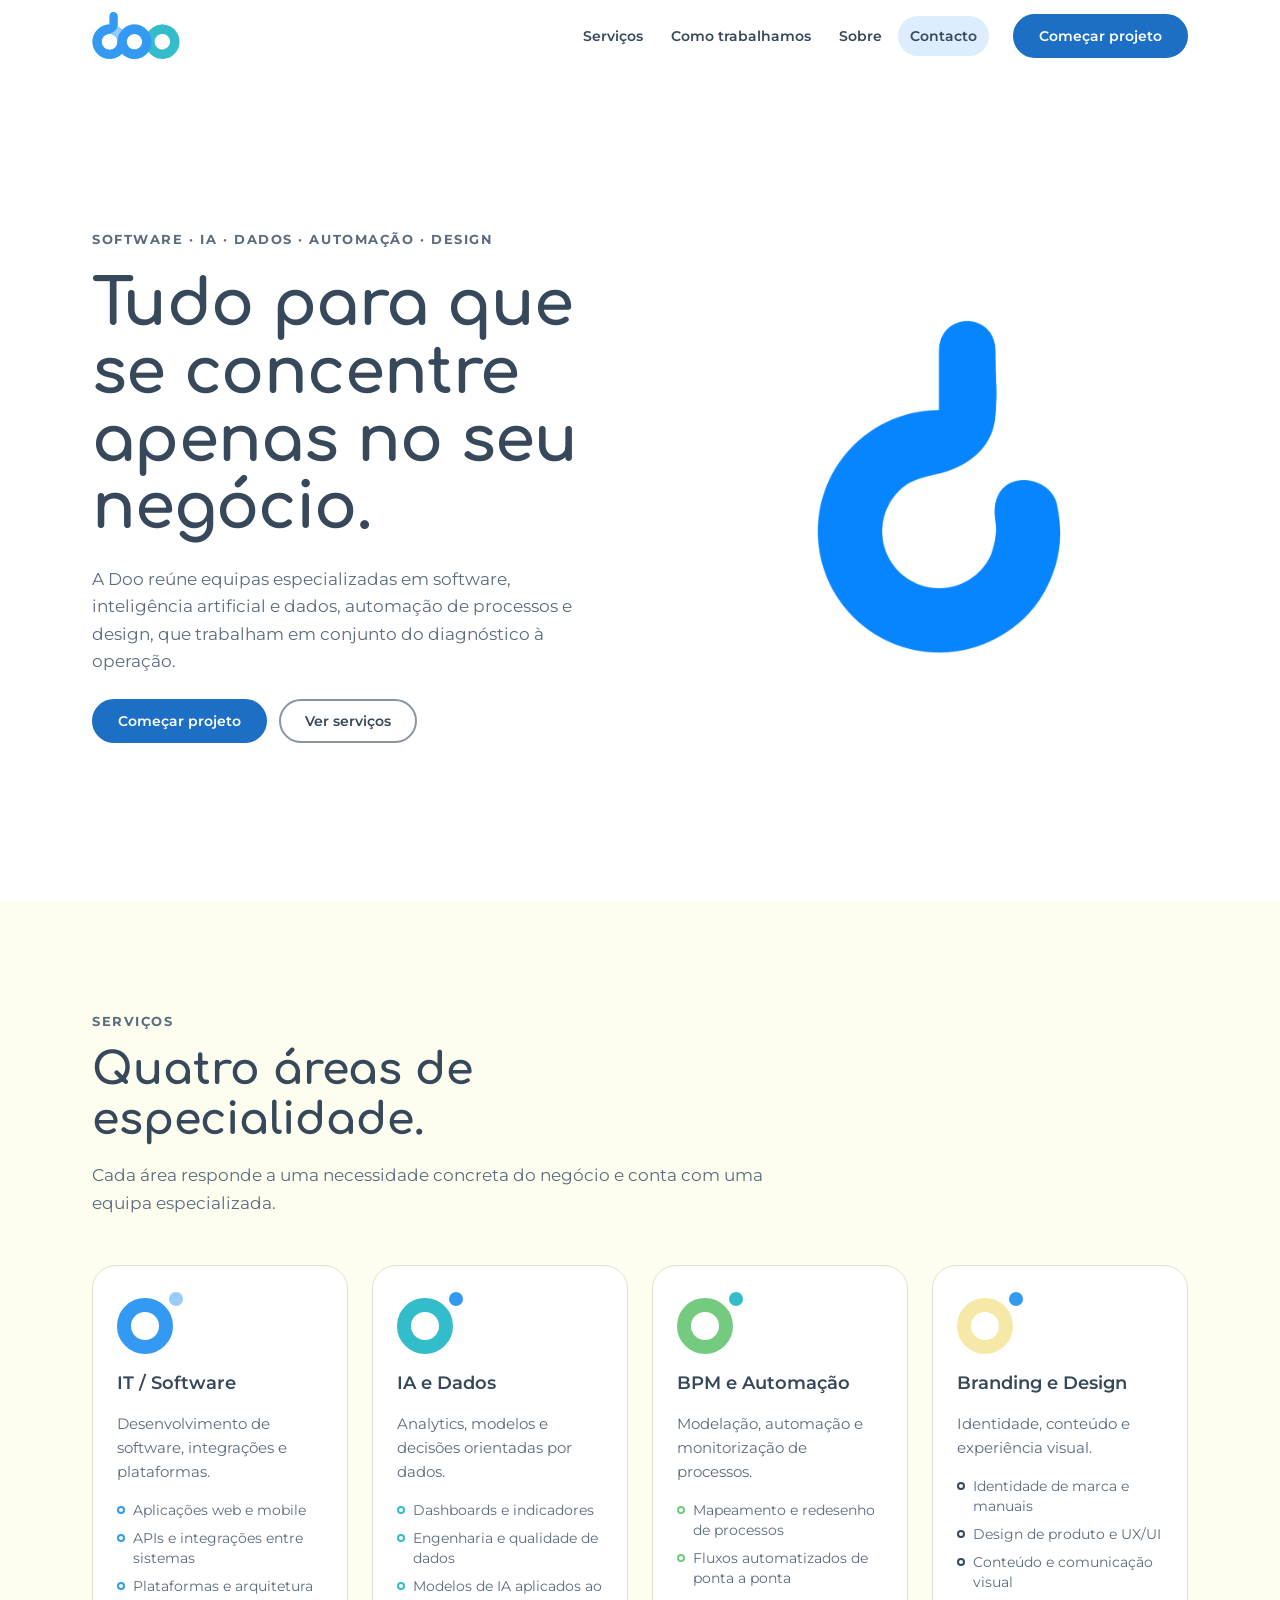
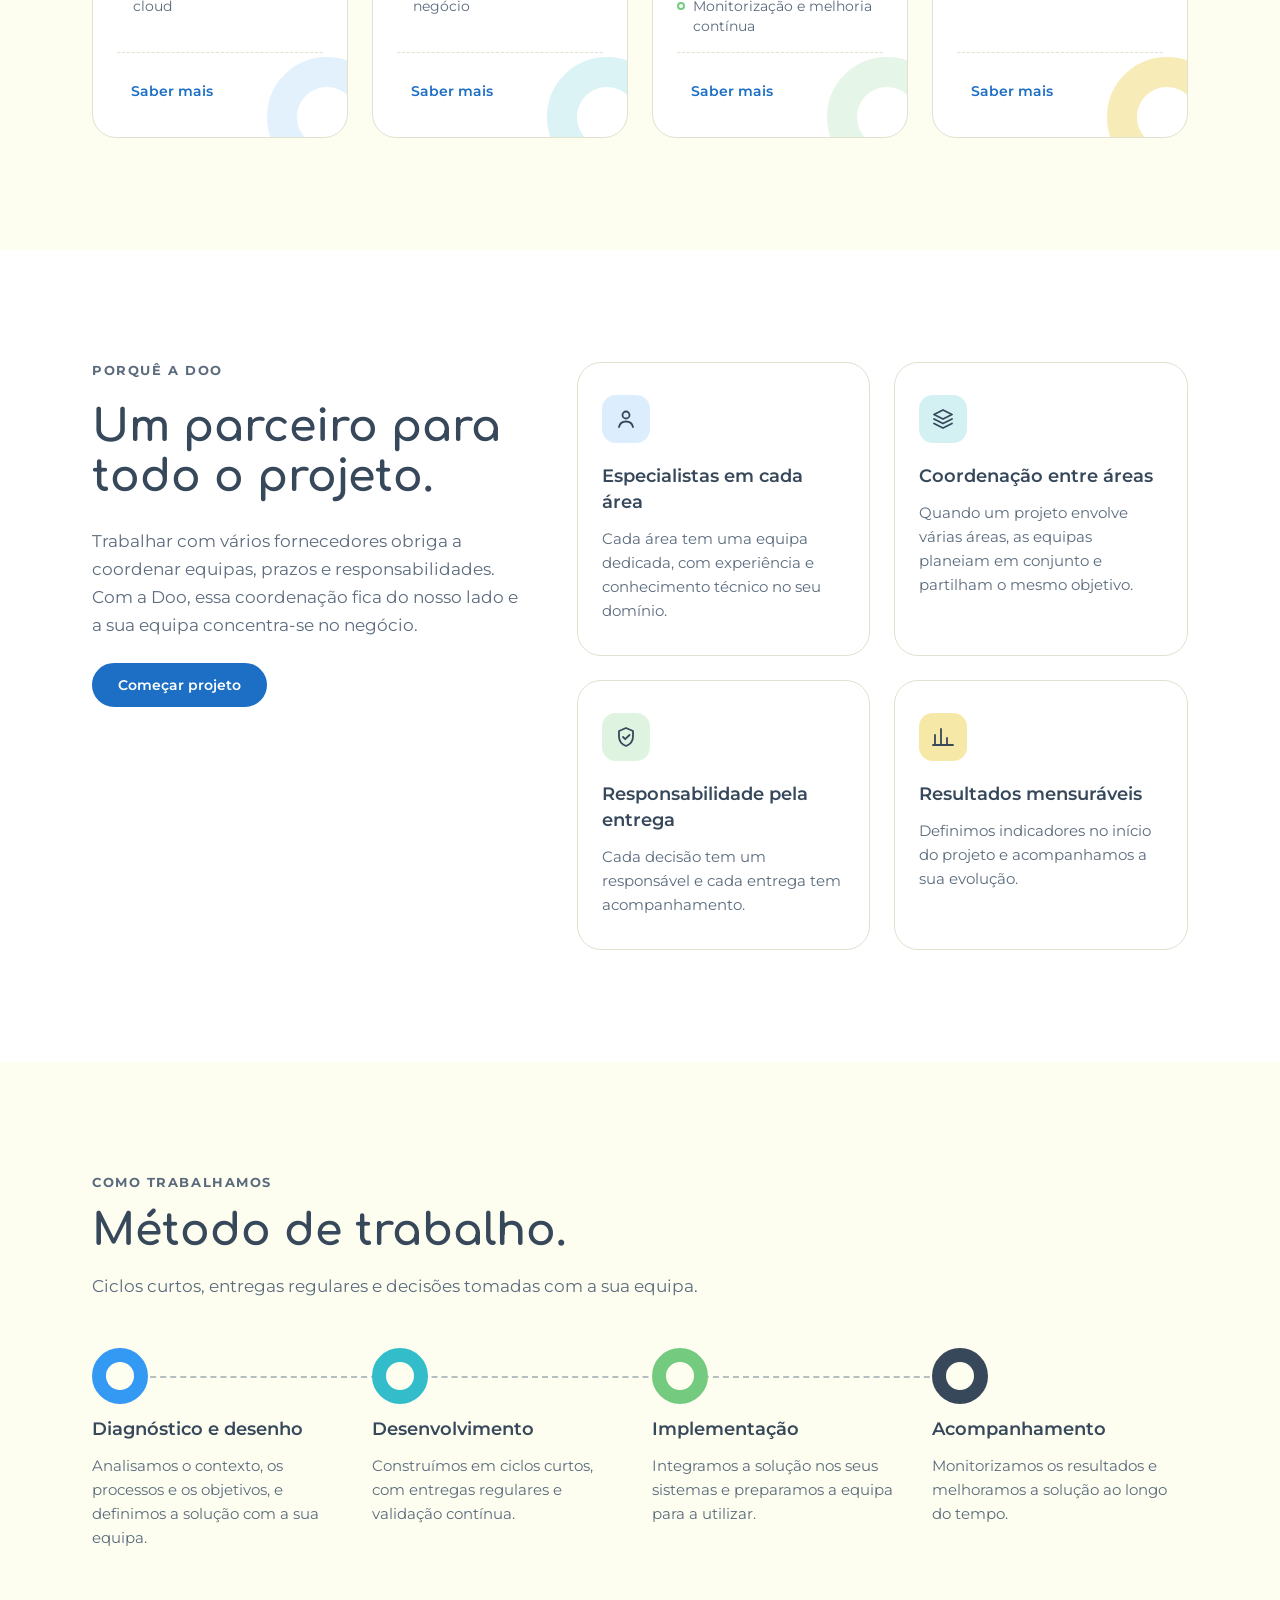
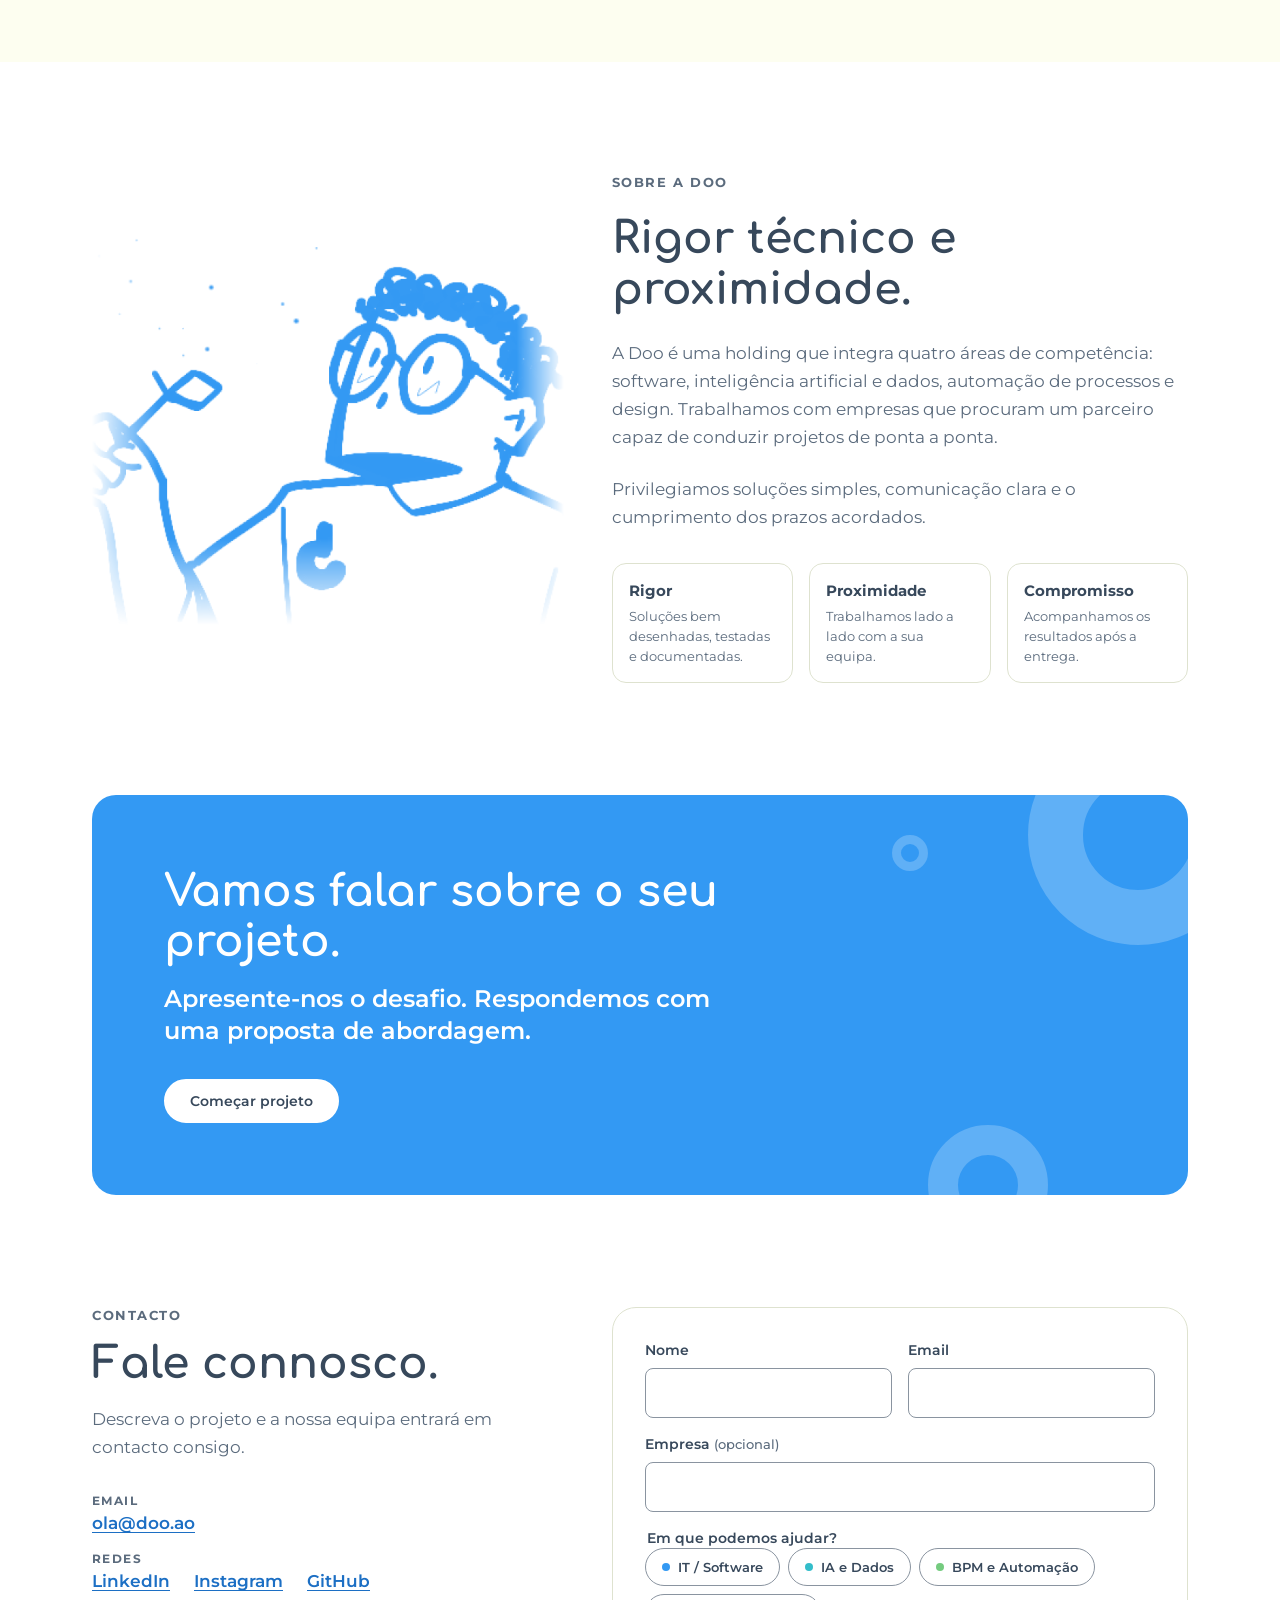
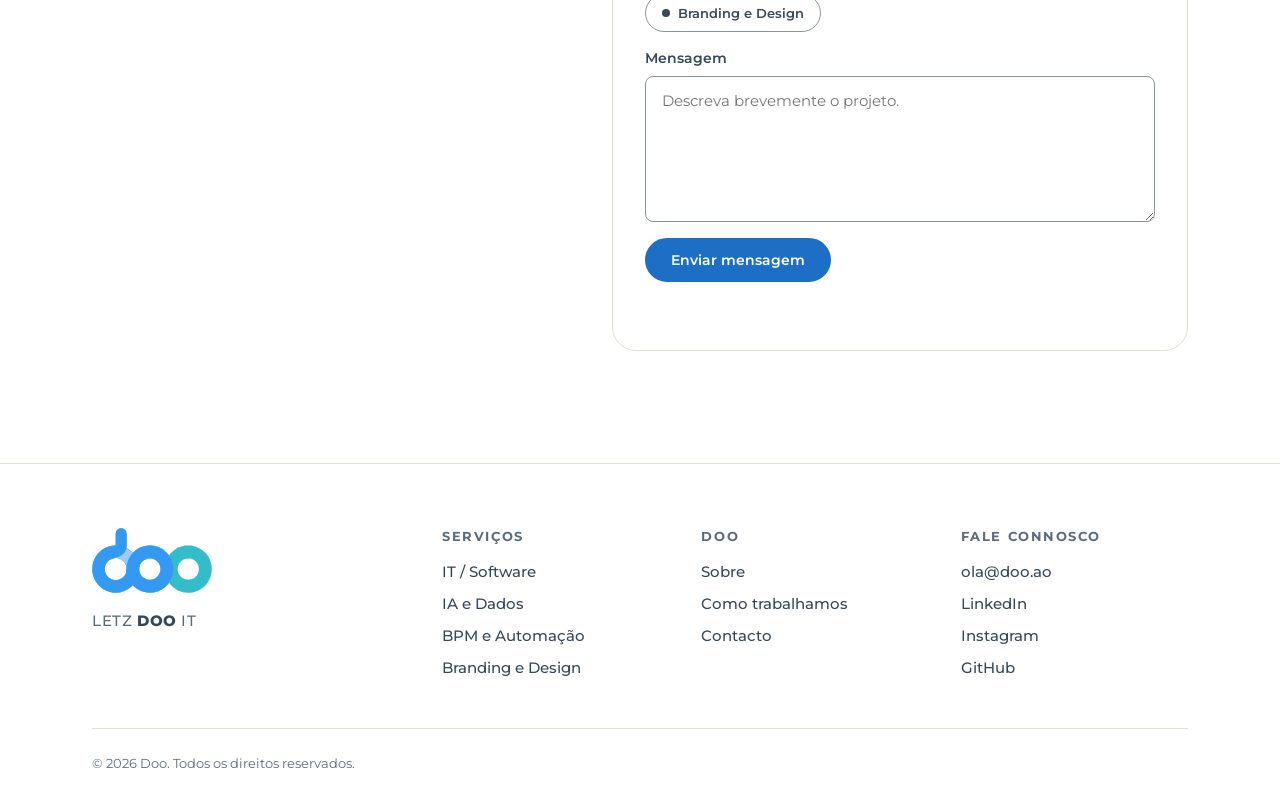
==== commit c256f50d: "IA nas áreas da Doo Inclui a inteligência artificial nas listas de áreas do topo, da secção Sobre, d" ====
--- a/index.html
+++ b/index.html
@@ -3,12 +3,12 @@
 <head>
   <meta charset="utf-8">
   <meta name="viewport" content="width=device-width, initial-scale=1">
-  <title>Doo · Software, dados, automação e design</title>
-  <meta name="description" content="A Doo reúne equipas especializadas em software, dados, automação de processos e design.">
+  <title>Doo · Software, IA, dados, automação e design</title>
+  <meta name="description" content="A Doo reúne equipas especializadas em software, inteligência artificial e dados, automação de processos e design.">
   <meta name="theme-color" content="#FFFFFF">
   <meta property="og:type" content="website">
-  <meta property="og:title" content="Doo · Software, dados, automação e design">
-  <meta property="og:description" content="A Doo reúne equipas especializadas em software, dados, automação de processos e design.">
+  <meta property="og:title" content="Doo · Software, IA, dados, automação e design">
+  <meta property="og:description" content="A Doo reúne equipas especializadas em software, inteligência artificial e dados, automação de processos e design.">
   <meta property="og:image" content="assets/img/doo-logo.svg">
   <link rel="icon" href="assets/img/doo-isotipo.svg" type="image/svg+xml">
   <link rel="preconnect" href="https://fonts.googleapis.com">
@@ -53,9 +53,9 @@
     <section class="hero" aria-labelledby="hero-title">
       <div class="container">
         <div class="hero-copy">
-          <p class="eyebrow">Software · Dados · Automação · Design</p>
+          <p class="eyebrow">Software · IA · Dados · Automação · Design</p>
           <h1 class="display-xl" id="hero-title">Tudo para que se concentre apenas no seu negócio.</h1>
-          <p class="body-l">A Doo reúne equipas especializadas em software, dados, automação de processos e design, que trabalham em conjunto do diagnóstico à operação.</p>
+          <p class="body-l">A Doo reúne equipas especializadas em software, inteligência artificial e dados, automação de processos e design, que trabalham em conjunto do diagnóstico à operação.</p>
           <div class="hero-actions">
             <a class="btn" href="#contacto">Começar projeto</a>
             <a class="btn btn--ghost" href="#frentes">Ver serviços</a>
@@ -210,7 +210,7 @@
         <div class="about-copy reveal">
           <p class="eyebrow">Sobre a Doo</p>
           <h2 class="display-l" id="sobre-title">Rigor técnico e proximidade.</h2>
-          <p class="body-l">A Doo é uma holding que integra quatro áreas de competência: software, dados, automação de processos e design. Trabalhamos com empresas que procuram um parceiro capaz de conduzir projetos de ponta a ponta.</p>
+          <p class="body-l">A Doo é uma holding que integra quatro áreas de competência: software, inteligência artificial e dados, automação de processos e design. Trabalhamos com empresas que procuram um parceiro capaz de conduzir projetos de ponta a ponta.</p>
           <p class="body-l">Privilegiamos soluções simples, comunicação clara e o cumprimento dos prazos acordados.</p>
           <div class="values">
             <div class="value">
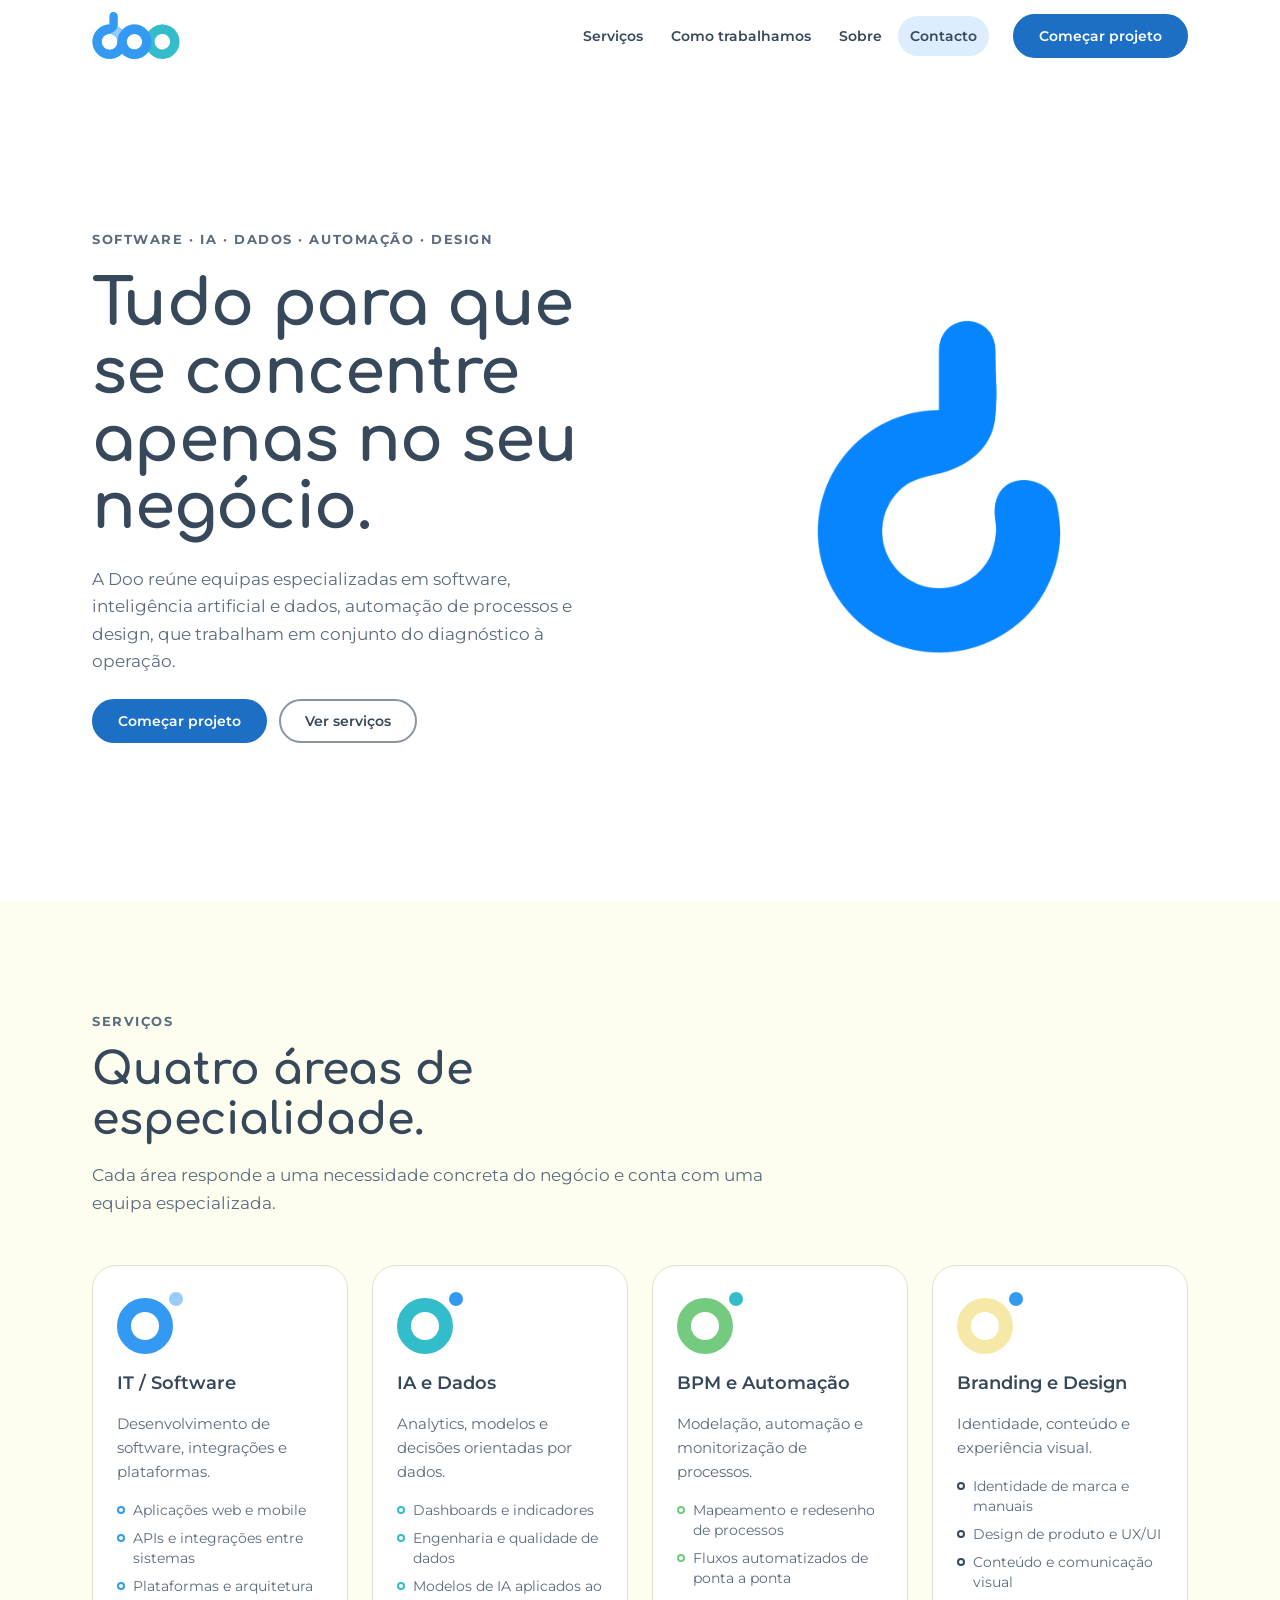
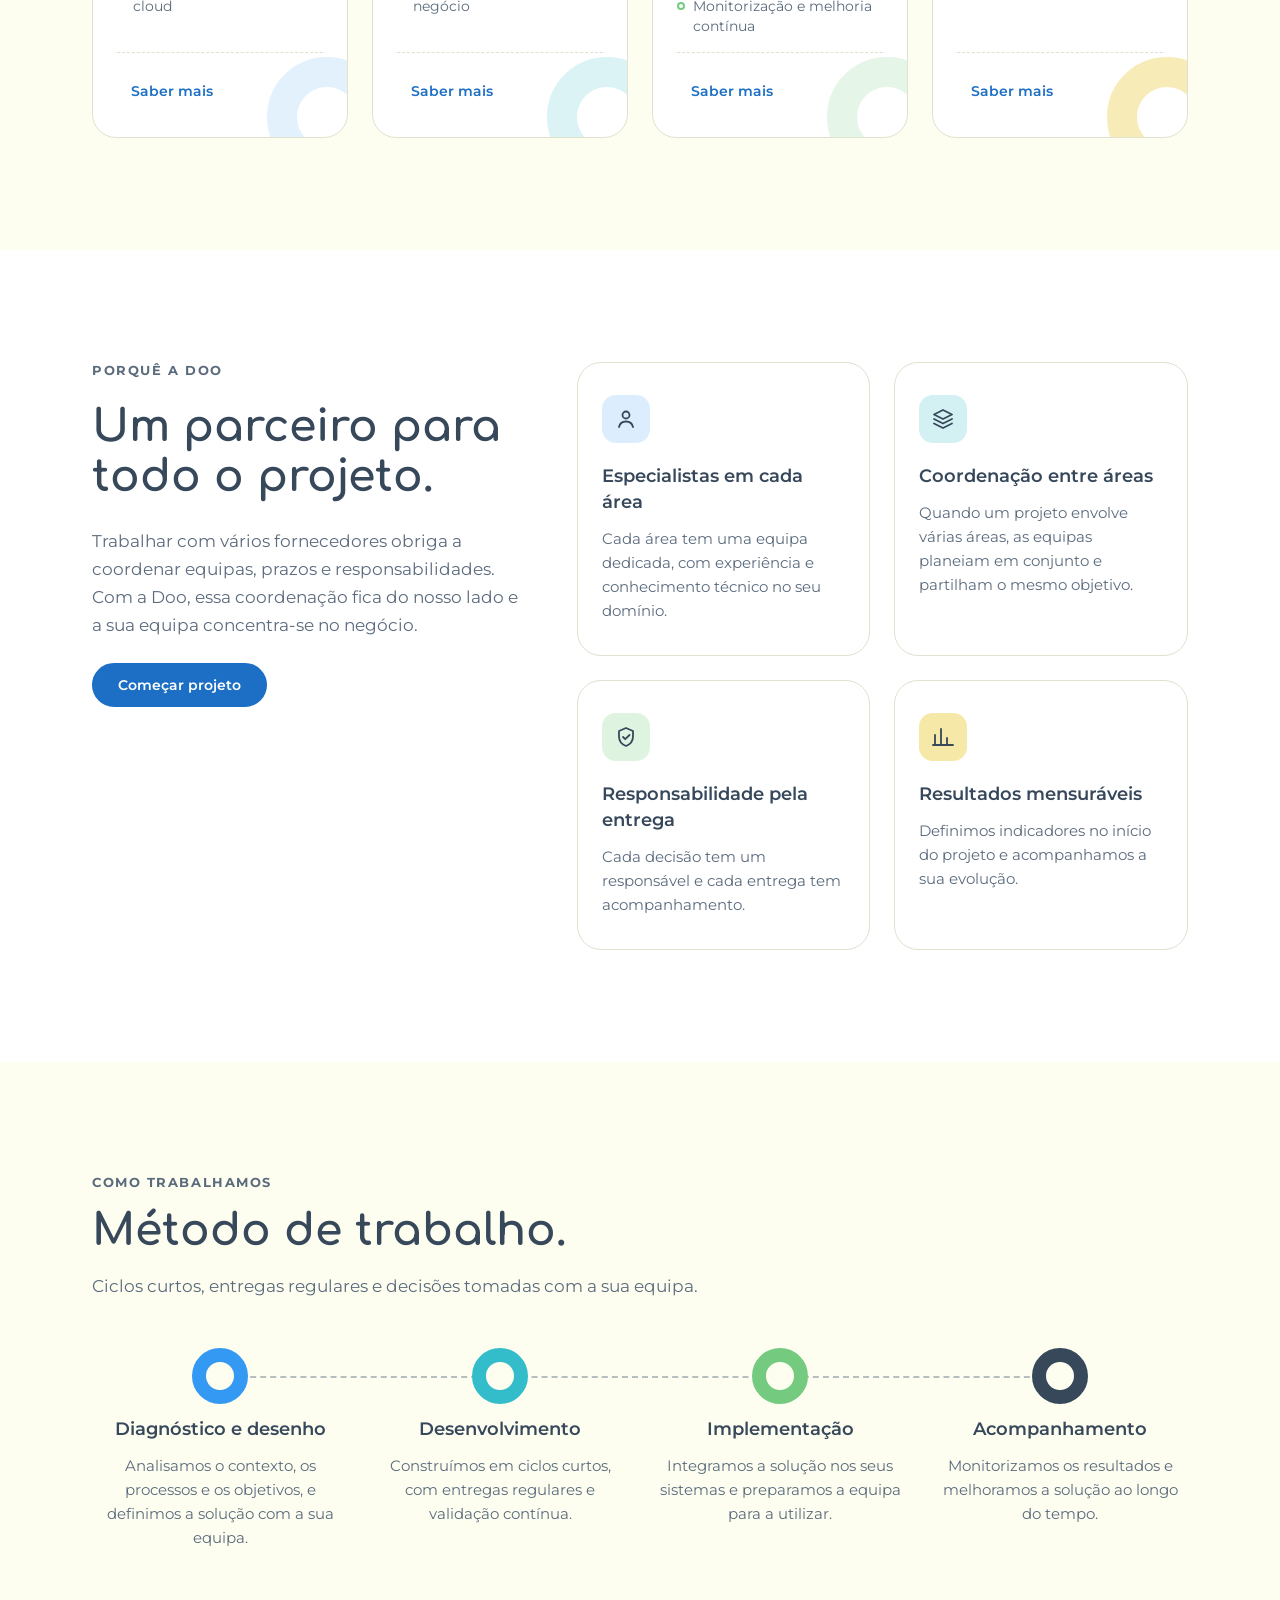
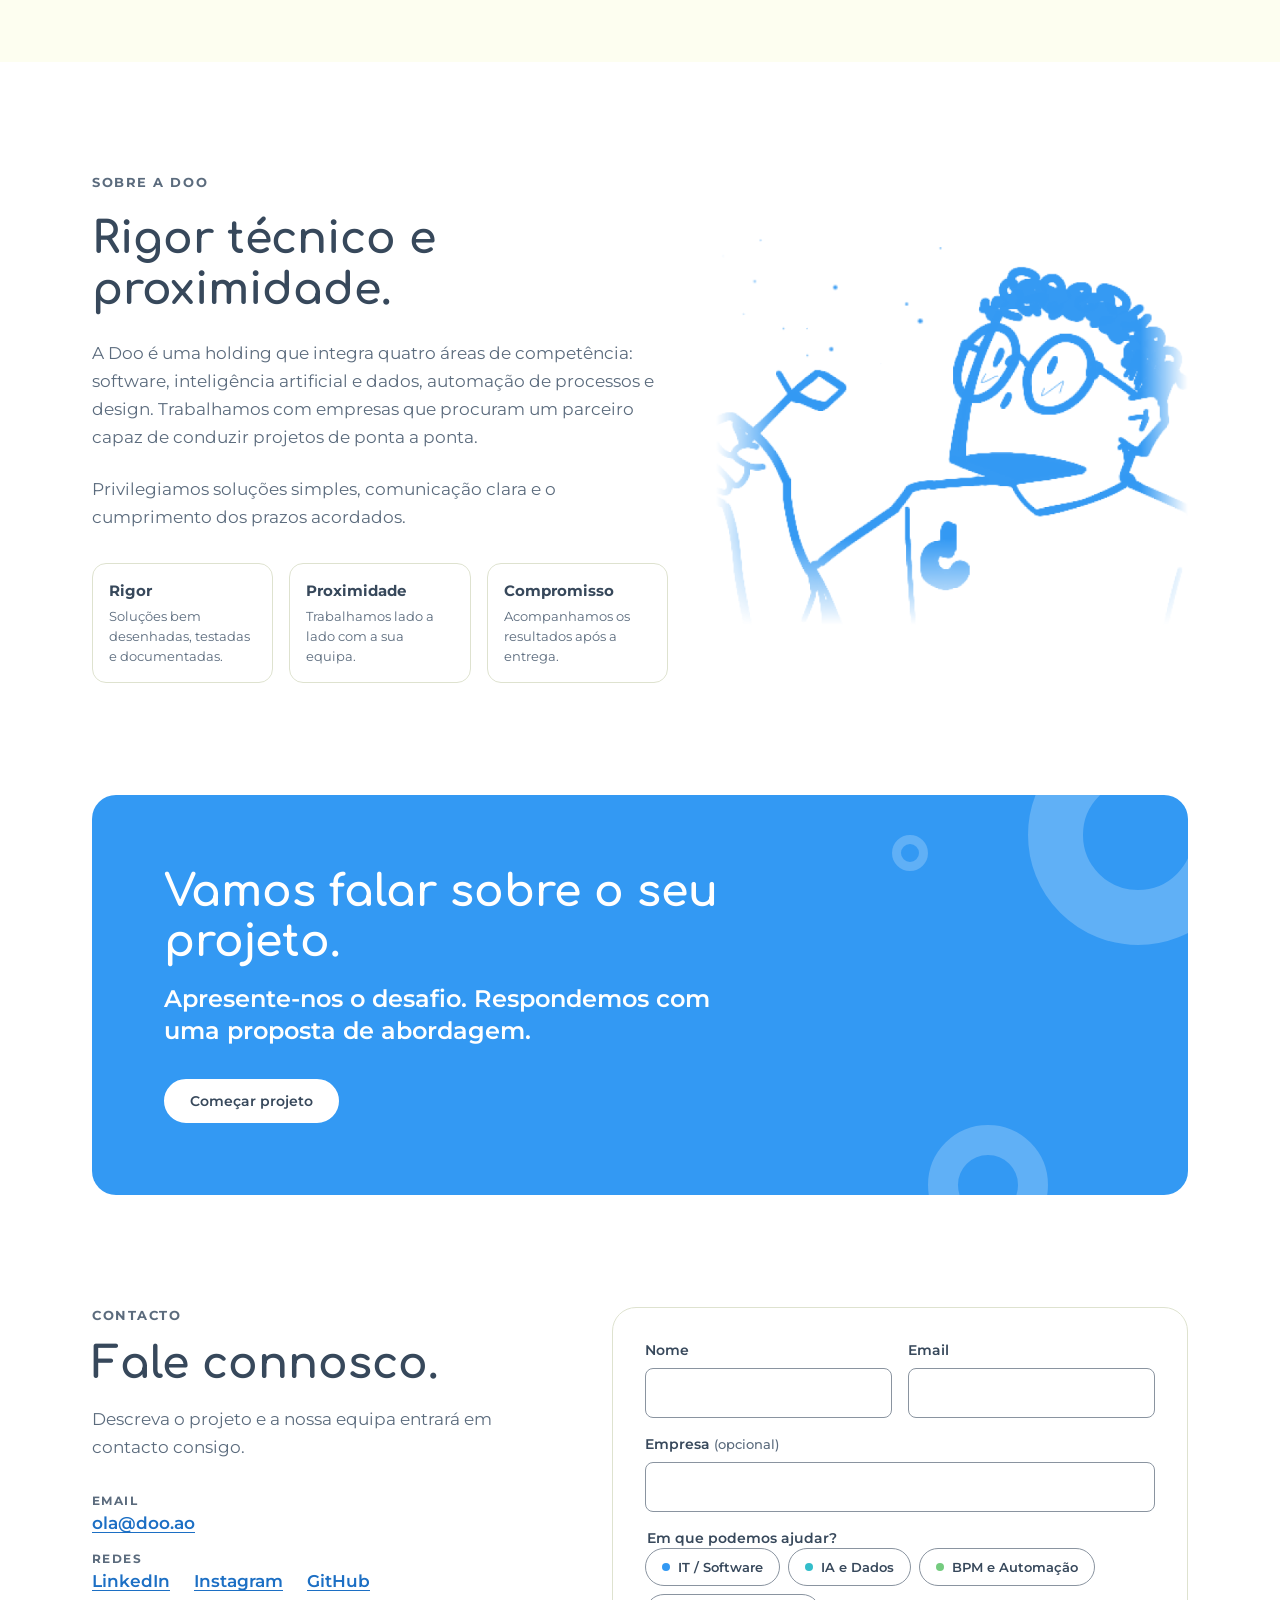
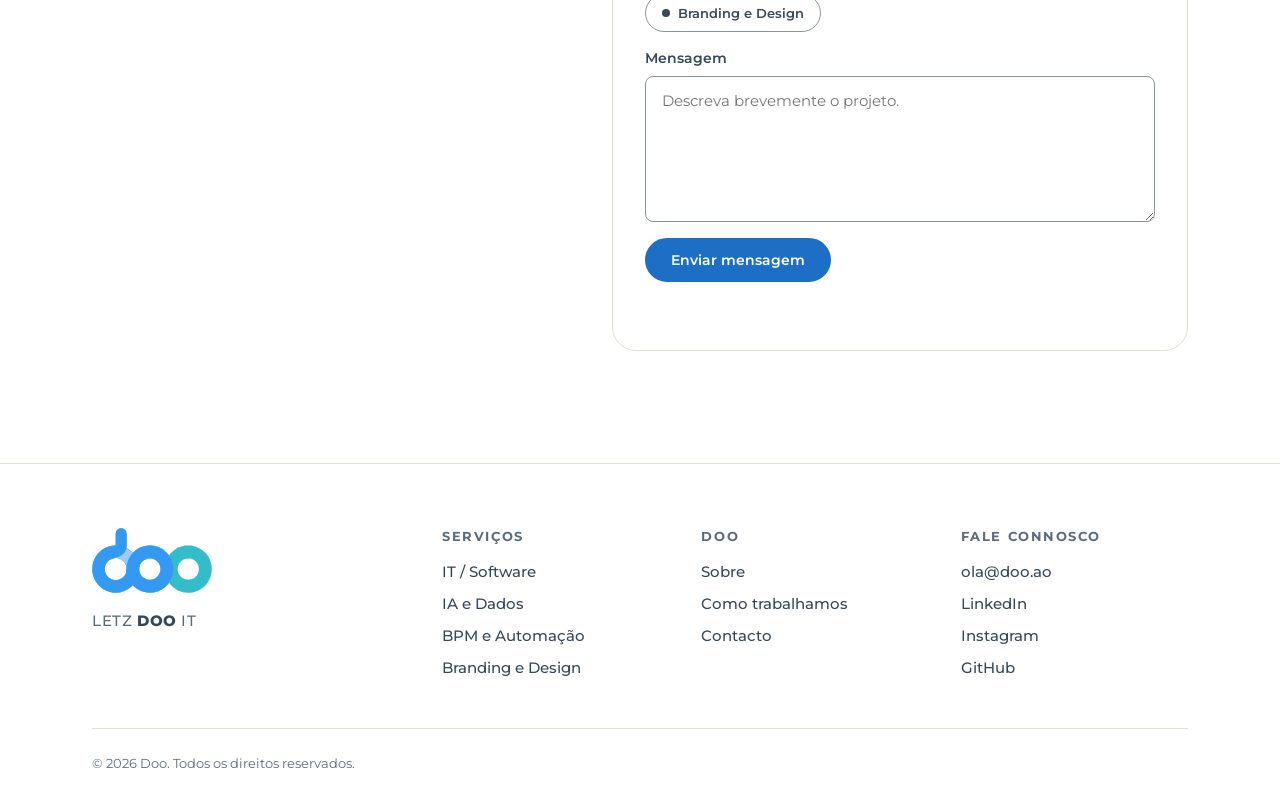
==== commit ca1e0ab8: "Mascote à direita na secção 'Sobre a Doo' O texto passa para a coluna da esquerda e a mascote para a" ====
--- a/index.html
+++ b/index.html
@@ -201,12 +201,6 @@
     <!-- ============ SOBRE ============ -->
     <section class="section" id="sobre" aria-labelledby="sobre-title">
       <div class="container about">
-        <figure class="mascot-card reveal" style="margin:0" data-bubbles data-origin="22 38" data-palette="blue bubble" data-size="8 30" data-spread="0.05 0.6" data-fill>
-          <img src="assets/img/mascote.png" width="623" height="520" alt="Ilustração da mascote da Doo: uma personagem de óculos e cabelo encaracolado a soprar bolhas de sabão, com o símbolo da Doo na camisola." loading="lazy">
-          <span class="dot static" aria-hidden="true" style="--d:36px;--c:var(--doo-blue);left:20%;top:10%"></span>
-          <span class="dot static" aria-hidden="true" style="--d:20px;--c:var(--doo-blue);left:36%;top:4%"></span>
-        </figure>
-
         <div class="about-copy reveal">
           <p class="eyebrow">Sobre a Doo</p>
           <h2 class="display-l" id="sobre-title">Rigor técnico e proximidade.</h2>
@@ -227,6 +221,12 @@
             </div>
           </div>
         </div>
+
+        <figure class="mascot-card reveal" style="margin:0" data-bubbles data-origin="22 38" data-palette="blue bubble" data-size="8 30" data-spread="0.05 0.6" data-fill>
+          <img src="assets/img/mascote.png" width="623" height="520" alt="Ilustração da mascote da Doo: uma personagem de óculos e cabelo encaracolado a soprar bolhas de sabão, com o símbolo da Doo na camisola." loading="lazy">
+          <span class="dot static" aria-hidden="true" style="--d:36px;--c:var(--doo-blue);left:20%;top:10%"></span>
+          <span class="dot static" aria-hidden="true" style="--d:20px;--c:var(--doo-blue);left:36%;top:4%"></span>
+        </figure>
       </div>
     </section>
 
--- a/assets/css/styles.css
+++ b/assets/css/styles.css
@@ -303,17 +303,18 @@
 /* ---------- Como trabalhamos ---------- */
 .steps { display: grid; grid-template-columns: repeat(4, 1fr); gap: var(--space-6); list-style: none; margin: 0; padding: 0; position: relative; }
 .steps::before {
-  content: ""; position: absolute; left: 28px; right: calc((100% - 3 * var(--space-6)) / 4 - 28px); top: 28px; height: 0;
+  /* do centro do primeiro círculo ao centro do último */
+  content: ""; position: absolute; left: calc((100% - 3 * var(--space-6)) / 8); right: calc((100% - 3 * var(--space-6)) / 8); top: 28px; height: 0;
   border-top: 2px dashed var(--line-strong); opacity: .6;
 }
-.step { position: relative; display: grid; gap: var(--space-3); align-content: start; }
+.step { position: relative; display: grid; gap: var(--space-3); align-content: start; justify-items: center; text-align: center; }
 .step-num {
   width: 56px; height: 56px; border-radius: 50%;
   display: grid; place-items: center; background: var(--surface);
   border: 14px solid var(--_dot); position: relative;
 }
 .section--sunken .step-num { background: var(--surface-sunken); }
-.step p { color: var(--ink-muted); }
+.step p { color: var(--ink-muted); max-width: 32ch; }
 @media (max-width: 880px) {
   .steps { grid-template-columns: 1fr 1fr; row-gap: var(--space-12); }
   .steps::before { display: none; }
@@ -321,7 +322,7 @@
 @media (max-width: 520px) { .steps { grid-template-columns: 1fr; } }
 
 /* ---------- Mascote / sobre ---------- */
-.about { display: grid; grid-template-columns: .9fr 1.1fr; gap: var(--space-12); align-items: center; }
+.about { display: grid; grid-template-columns: 1.1fr .9fr; gap: var(--space-12); align-items: center; }
 /* Mascote sem fundo: as bordas onde o desenho foi cortado desvanecem-se */
 .mascot-card { position: relative; aspect-ratio: 623 / 520; max-width: 100%; }
 .mascot-card img {
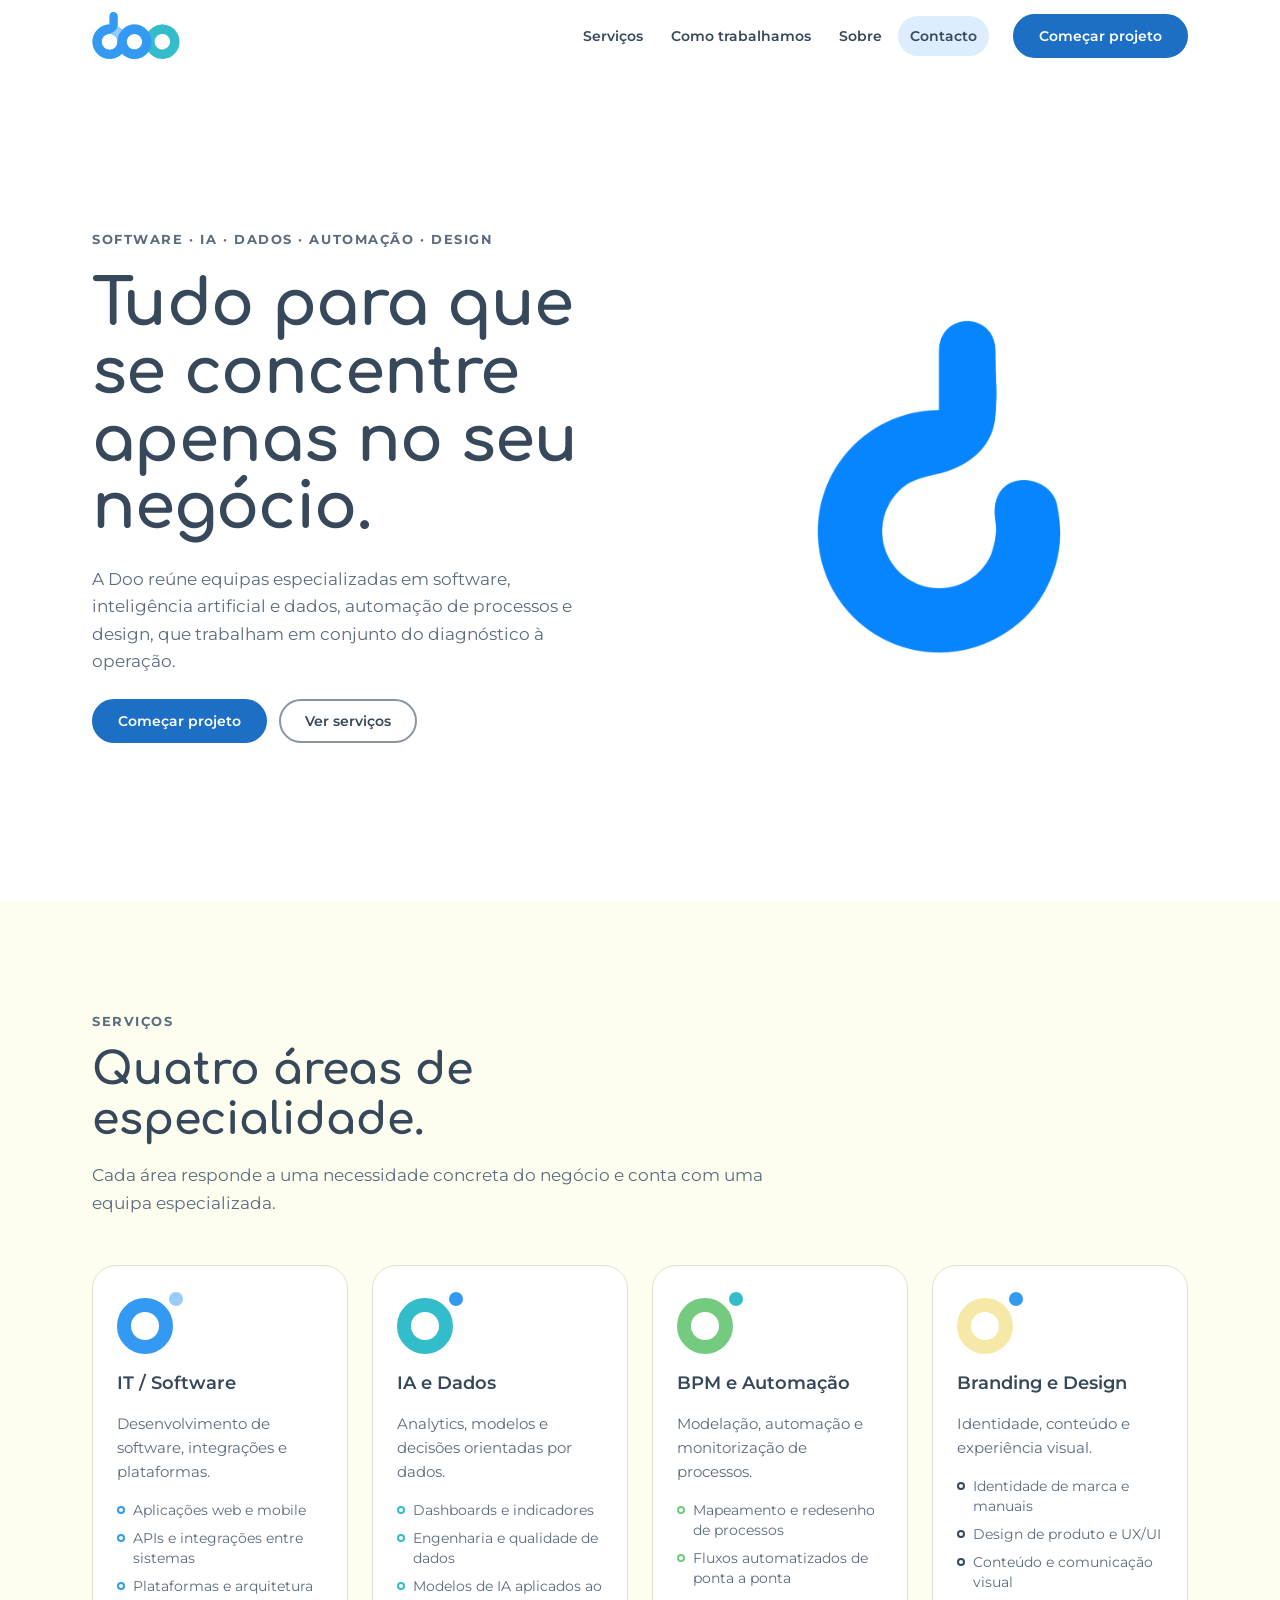
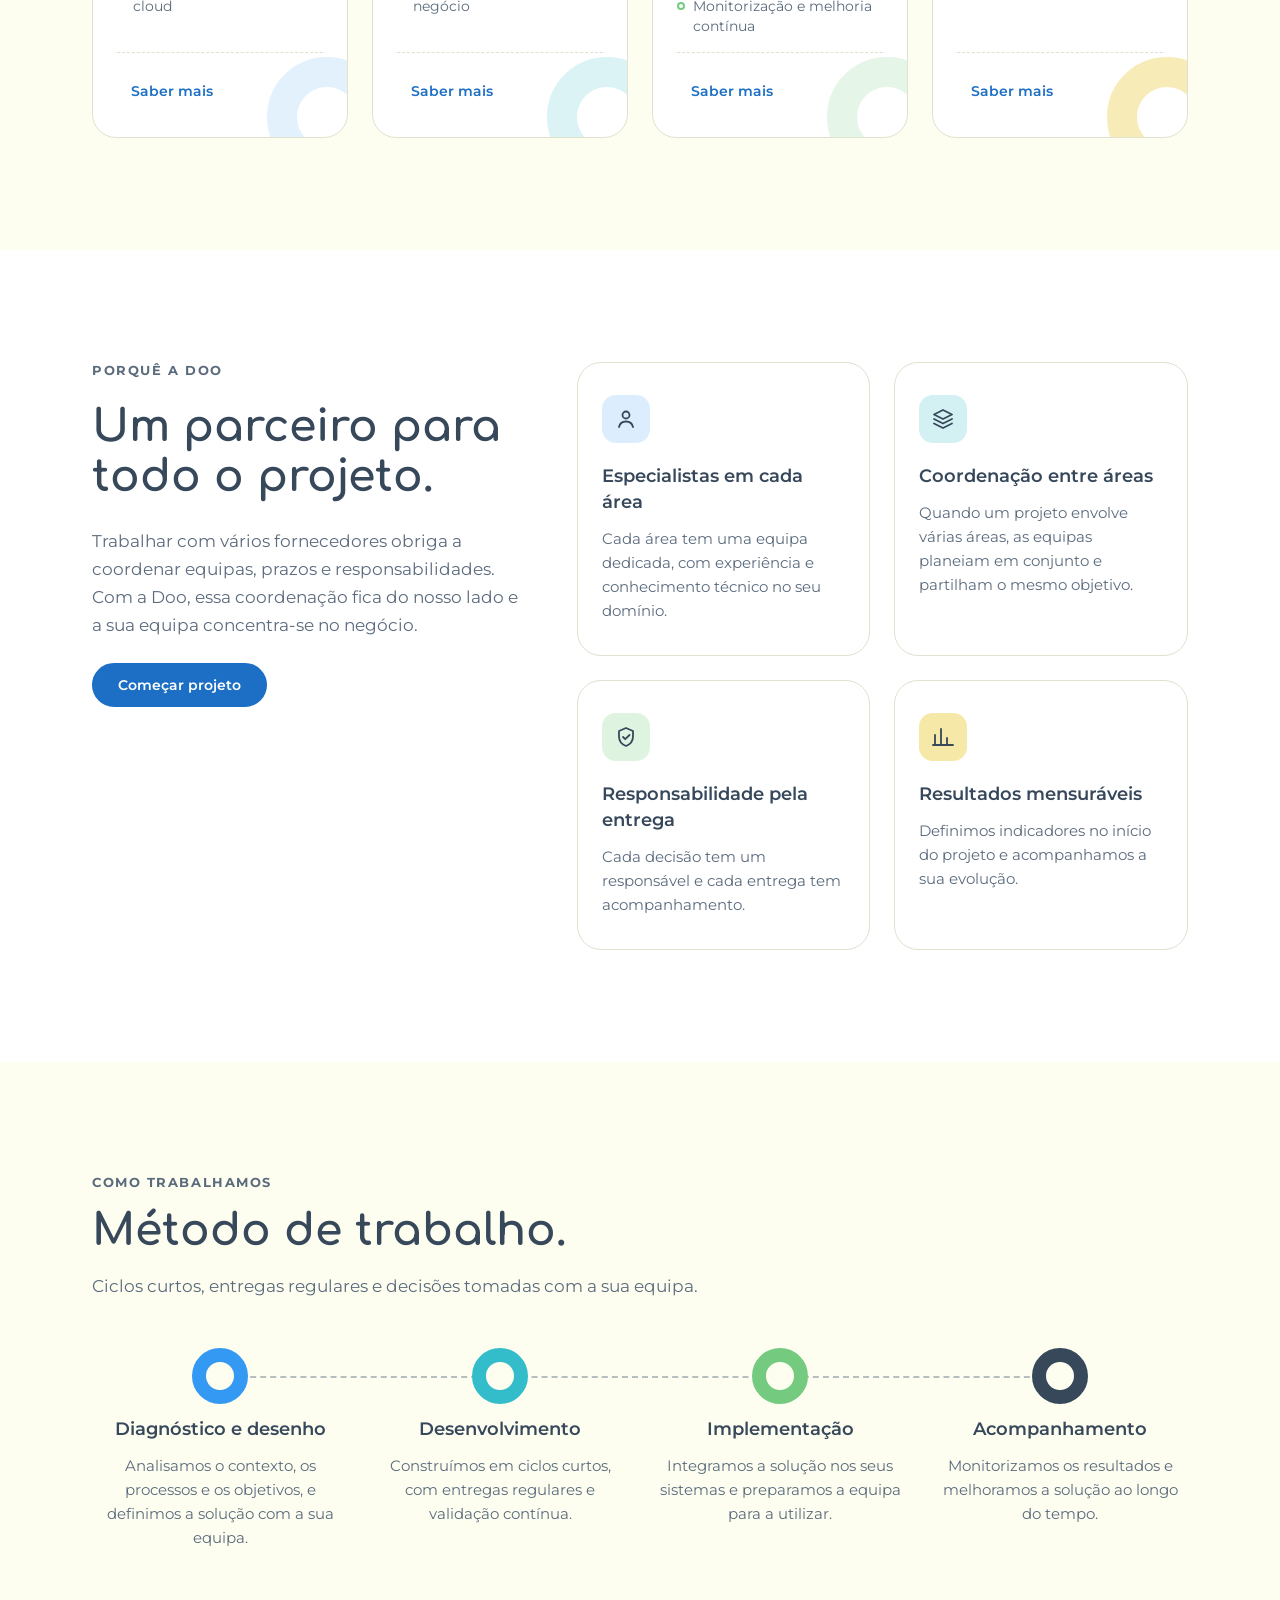
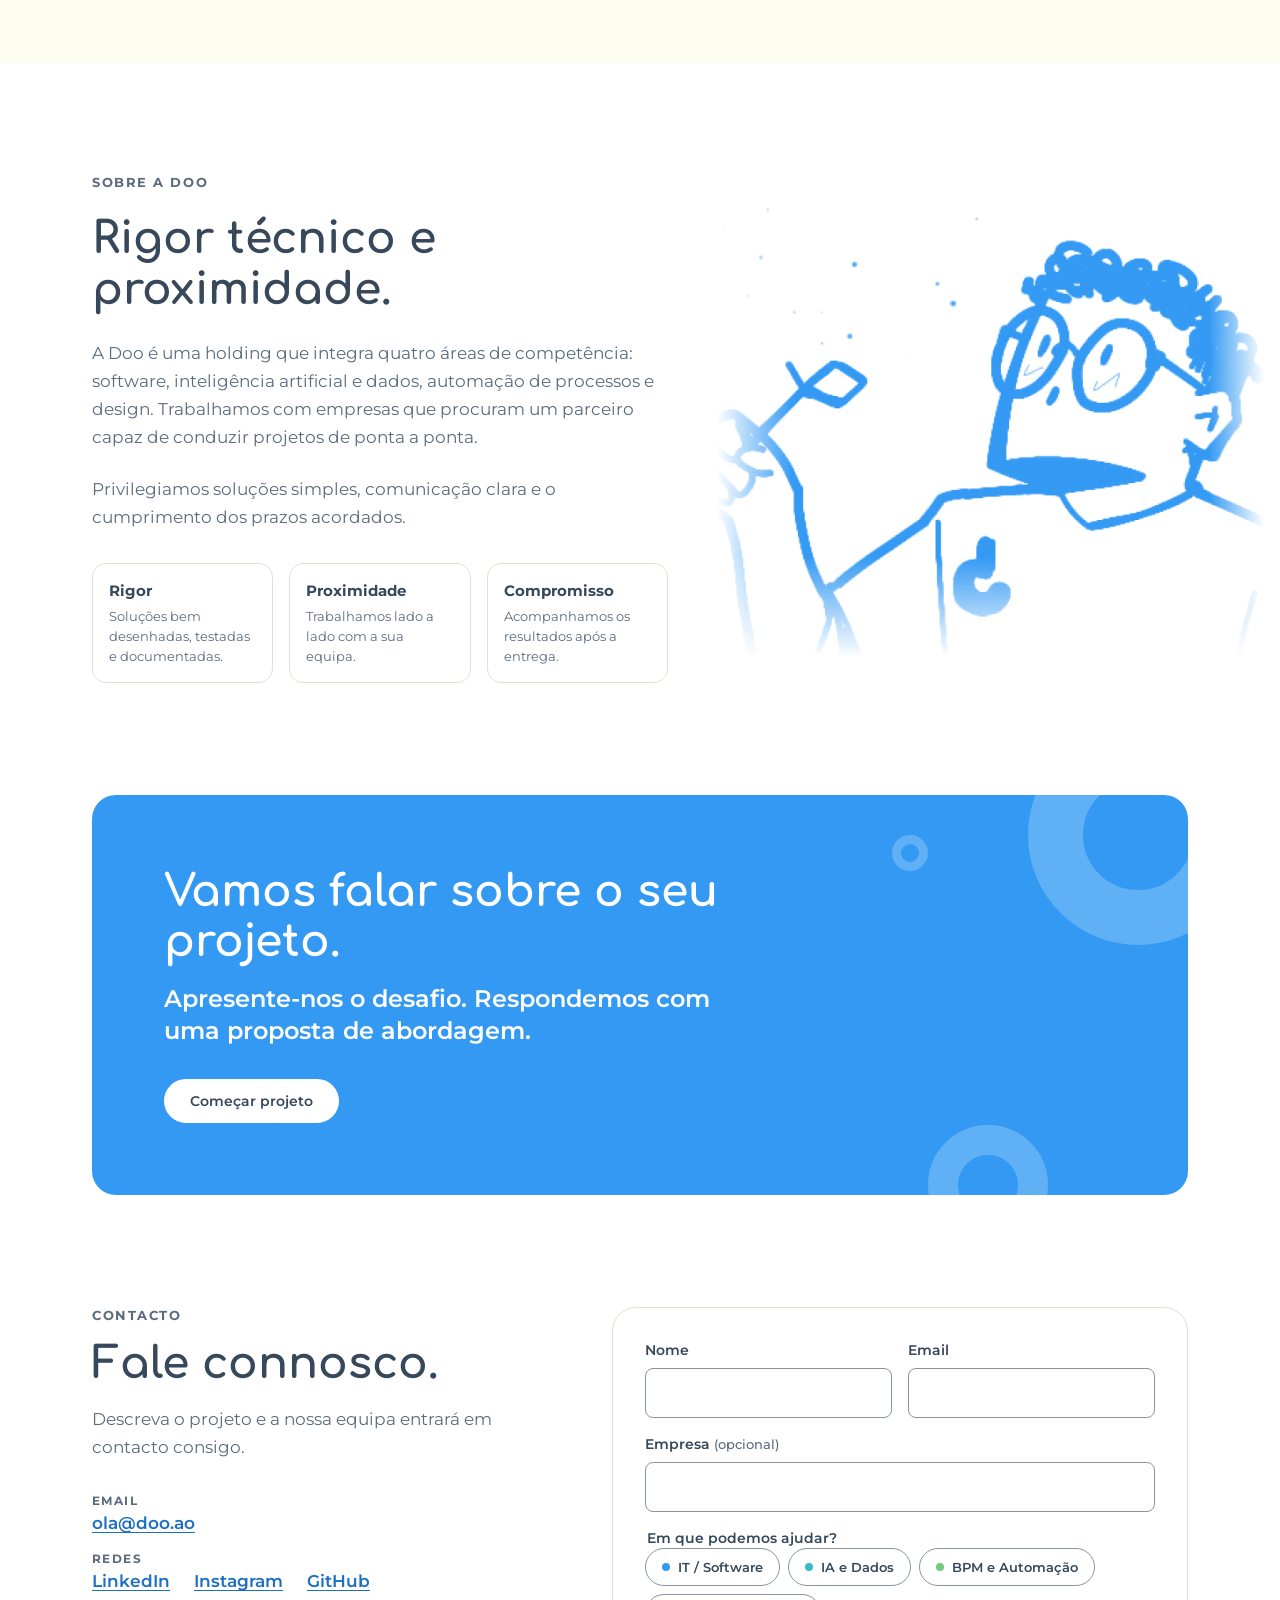
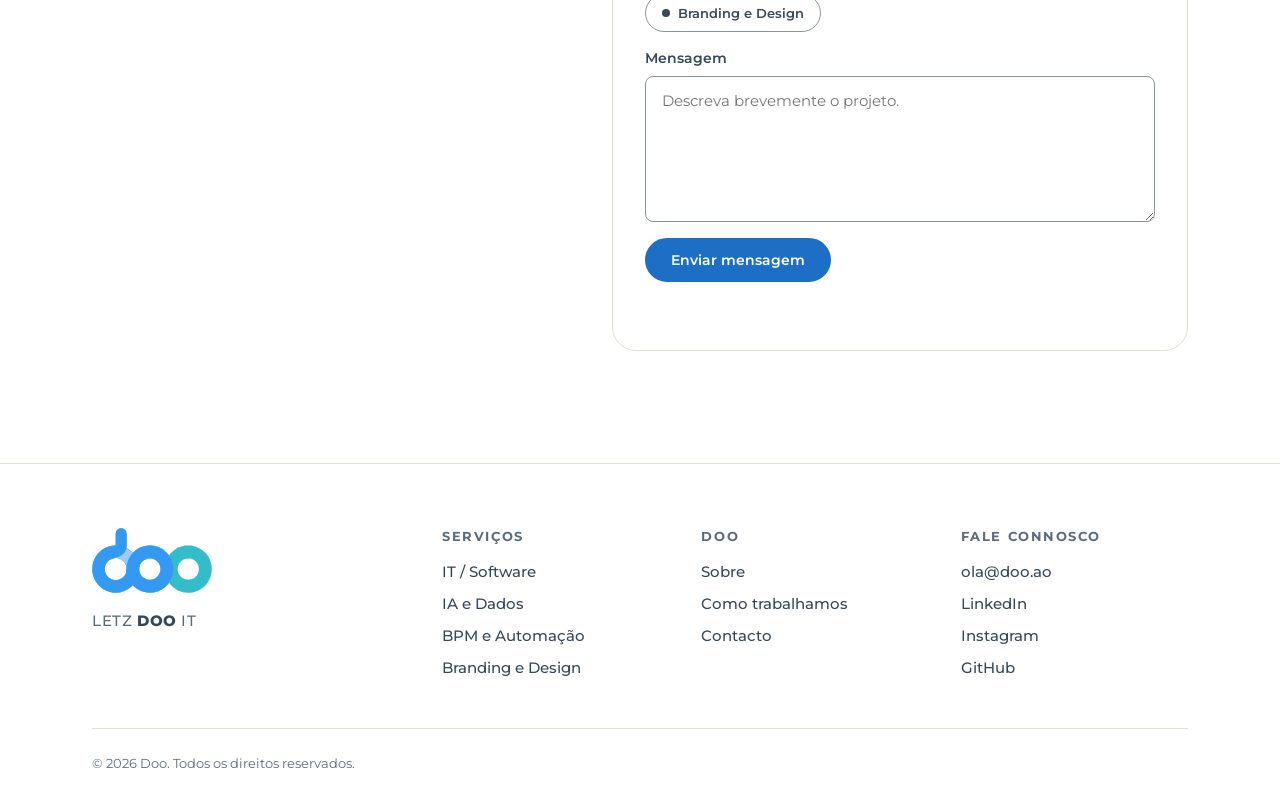
==== commit ed62c38e: "Mascote maior na secção 'Sobre a Doo' A mascote cresce para a margem livre à direita da página, sem " ====
--- a/index.html
+++ b/index.html
@@ -222,7 +222,7 @@
           </div>
         </div>
 
-        <figure class="mascot-card reveal" style="margin:0" data-bubbles data-origin="22 38" data-palette="blue bubble" data-size="8 30" data-spread="0.05 0.6" data-fill>
+        <figure class="mascot-card reveal" data-bubbles data-origin="22 38" data-palette="blue bubble" data-size="8 30" data-spread="0.05 0.6" data-fill>
           <img src="assets/img/mascote.png" width="623" height="520" alt="Ilustração da mascote da Doo: uma personagem de óculos e cabelo encaracolado a soprar bolhas de sabão, com o símbolo da Doo na camisola." loading="lazy">
           <span class="dot static" aria-hidden="true" style="--d:36px;--c:var(--doo-blue);left:20%;top:10%"></span>
           <span class="dot static" aria-hidden="true" style="--d:20px;--c:var(--doo-blue);left:36%;top:4%"></span>
--- a/assets/css/styles.css
+++ b/assets/css/styles.css
@@ -324,7 +324,18 @@
 /* ---------- Mascote / sobre ---------- */
 .about { display: grid; grid-template-columns: 1.1fr .9fr; gap: var(--space-12); align-items: center; }
 /* Mascote sem fundo: as bordas onde o desenho foi cortado desvanecem-se */
-.mascot-card { position: relative; aspect-ratio: 623 / 520; max-width: 100%; }
+.mascot-card { position: relative; aspect-ratio: 623 / 520; max-width: 100%; margin: 0; }
+/* Mascote maior: cresce para a margem livre à direita, sem tirar largura ao texto
+   e sem passar o limite do ecrã (as bordas continuam a desvanecer) */
+@media (min-width: 881px) {
+  .about .mascot-card {
+    width: calc(100% + min(40%, (100vw - min(100vw, var(--container))) / 2 + var(--gutter) - 16px));
+    max-width: none; justify-self: start;
+  }
+}
+@media (max-width: 880px) {
+  .about .mascot-card { width: calc(100% + 2 * var(--gutter)); max-width: none; margin-inline: calc(var(--gutter) * -1); }
+}
 .mascot-card img {
   width: 100%; height: 100%; object-fit: contain;
   -webkit-mask-image: linear-gradient(to top, transparent 0, #000 22%), linear-gradient(to right, transparent 0, #000 14%, #000 90%, transparent 100%);
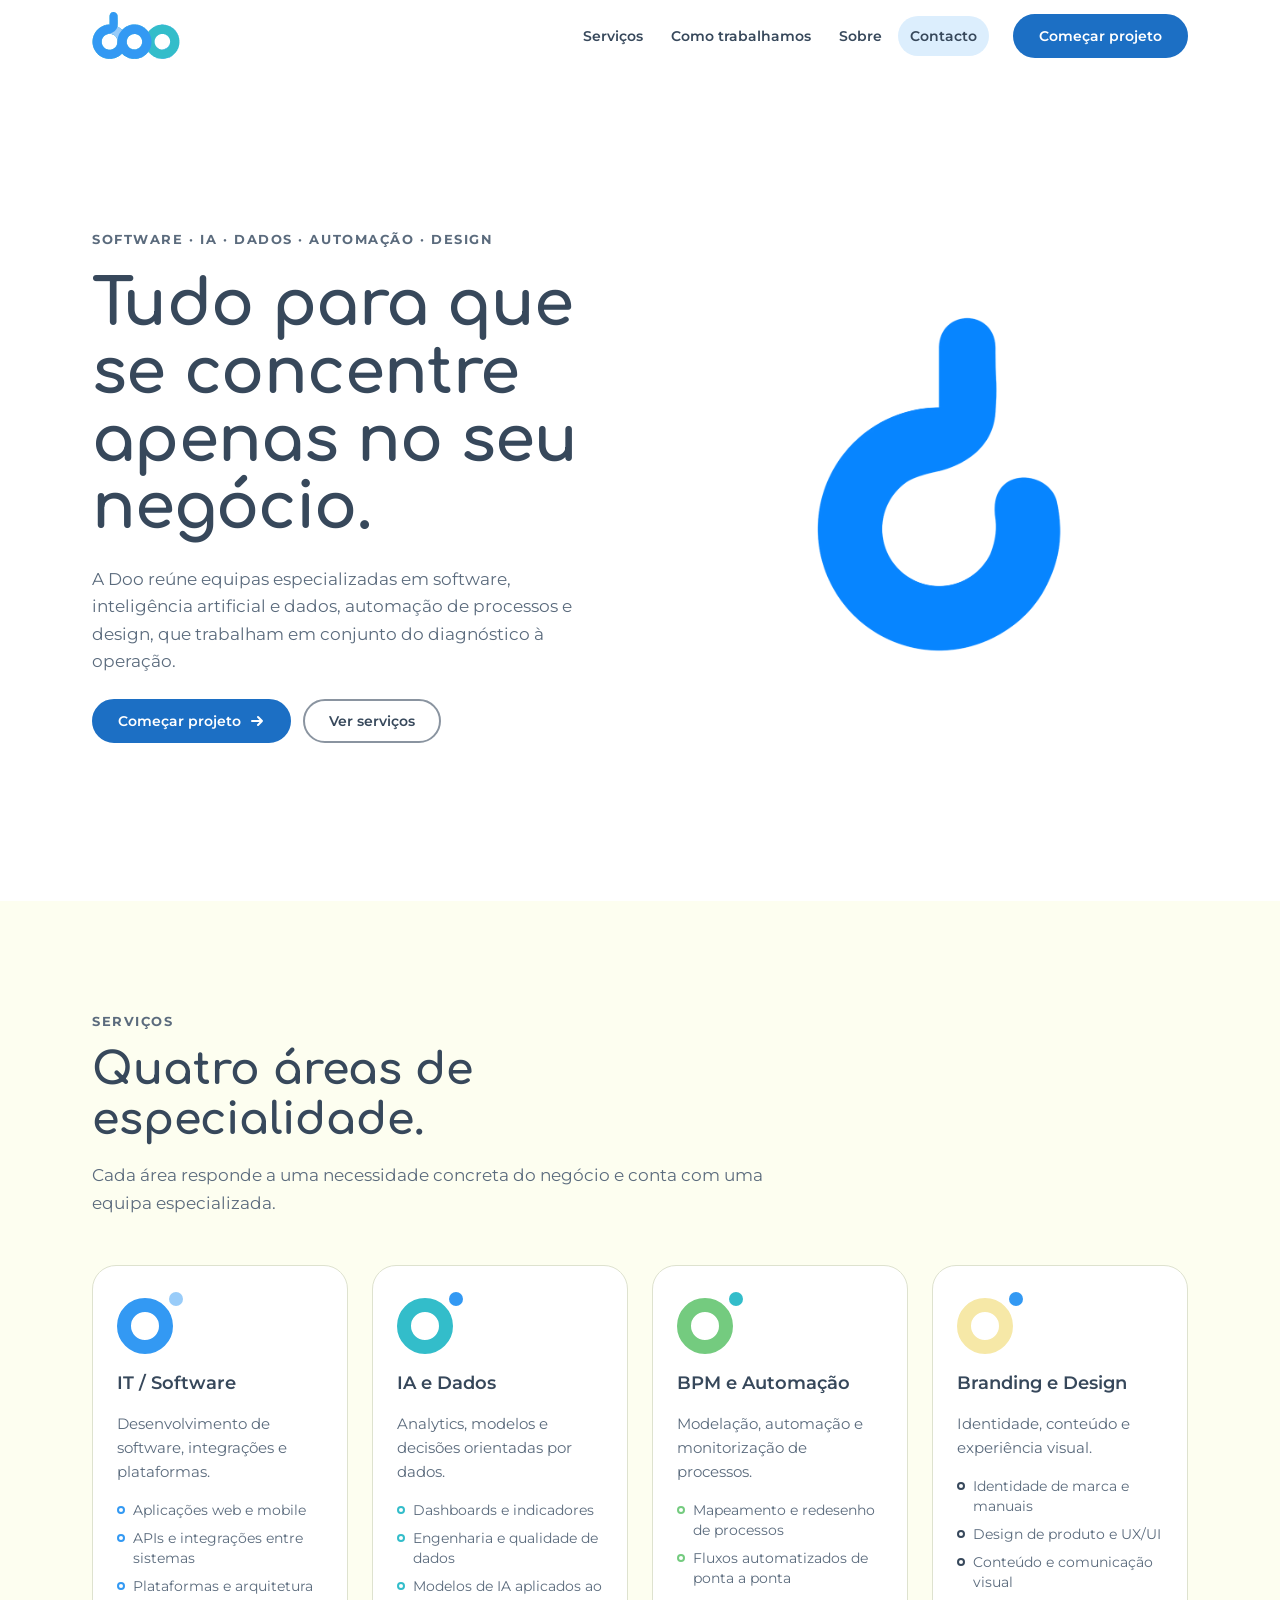
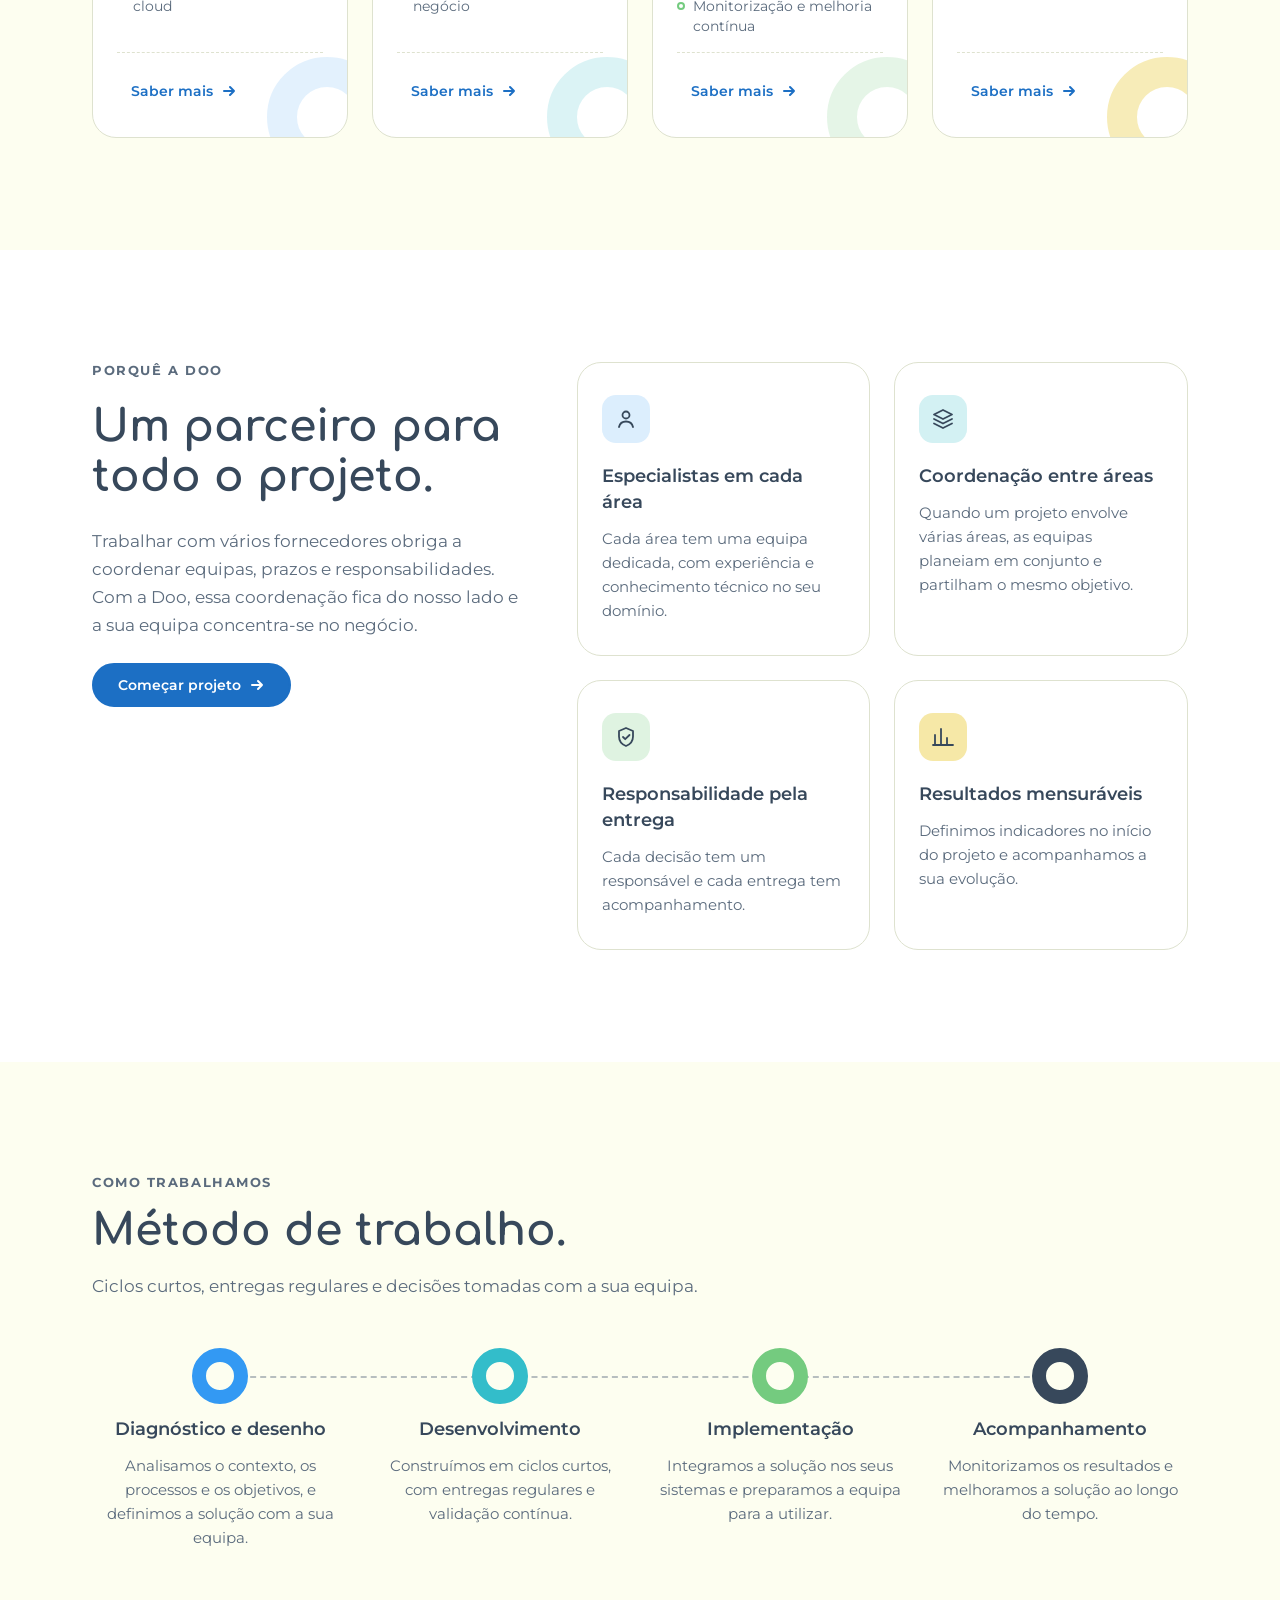
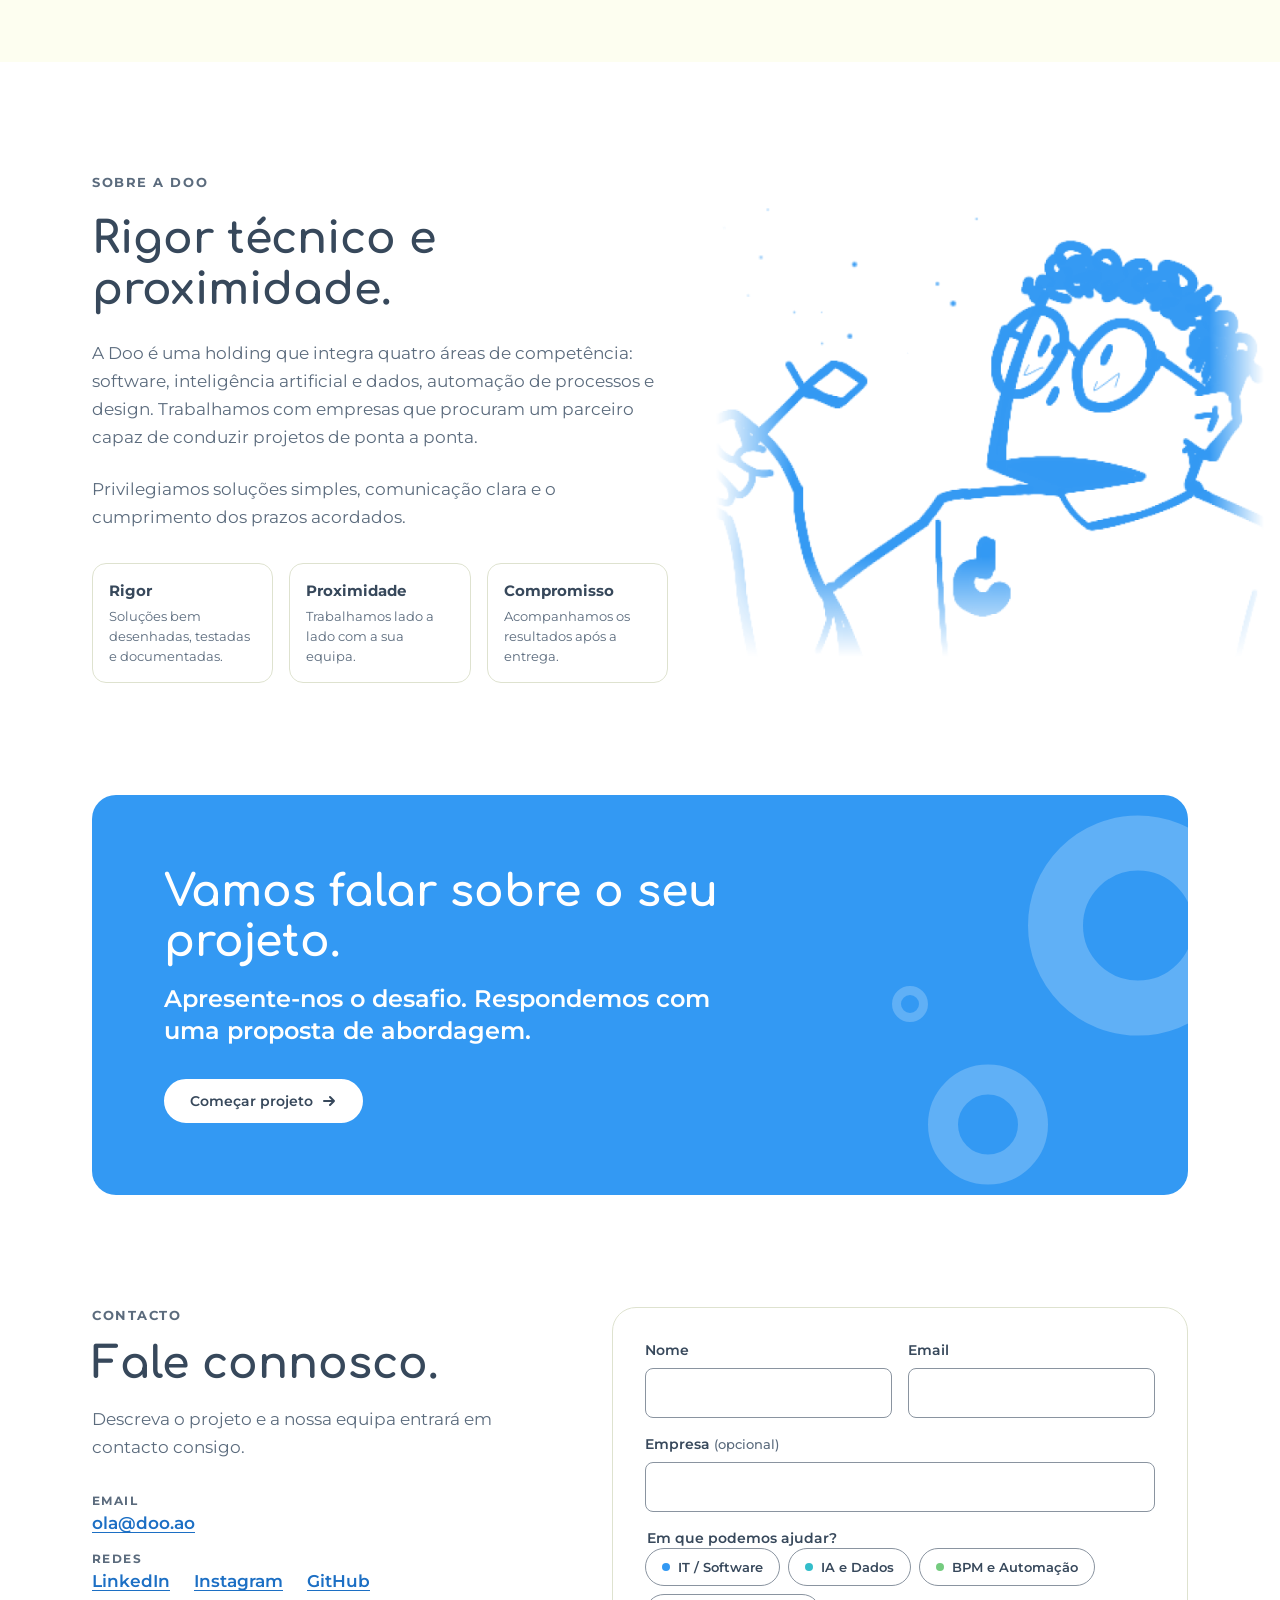
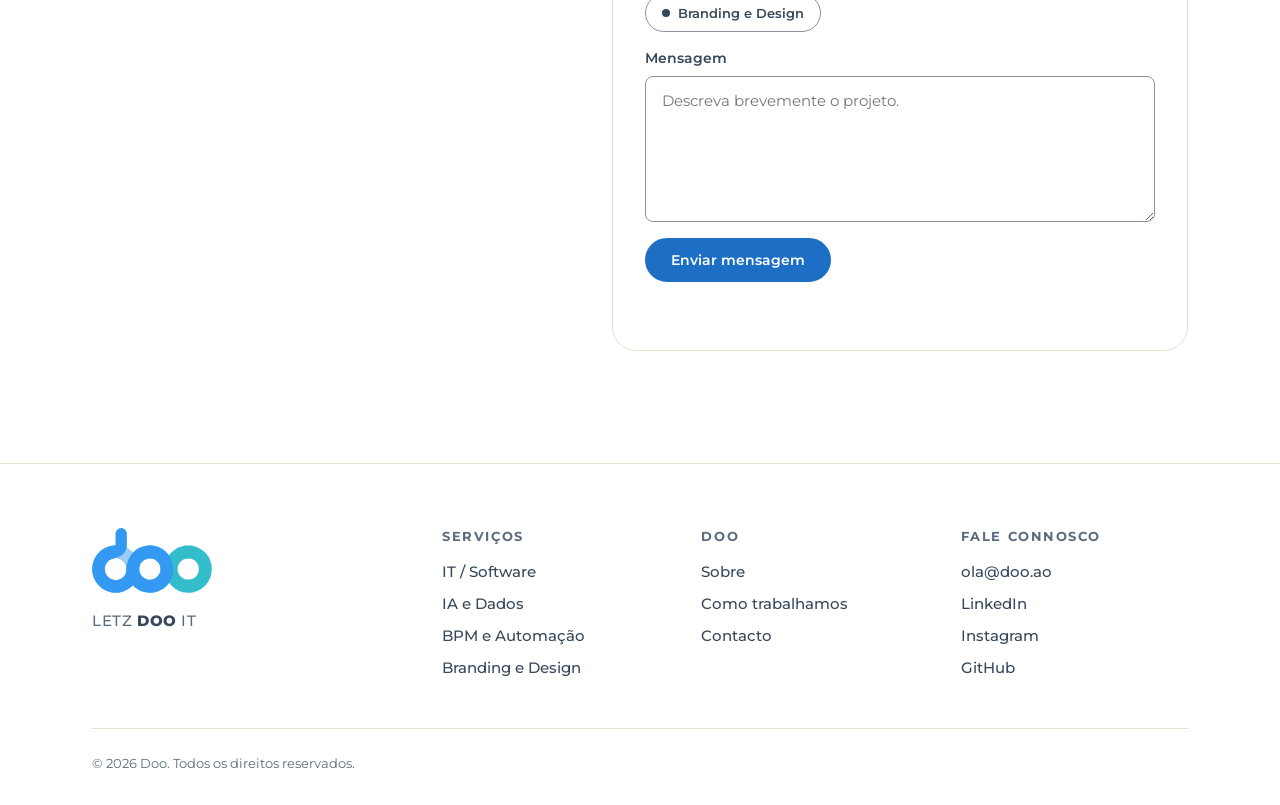
==== commit 2a85f164: "Animações de scroll e interatividade - Entrada do topo ao carregar: texto em sequência e isotipo a e" ====
--- a/index.html
+++ b/index.html
@@ -27,6 +27,7 @@
   <a class="skip-link" href="#conteudo">Saltar para o conteúdo</a>
 
   <header class="site-header" id="topo">
+    <span class="scroll-progress" aria-hidden="true"></span>
     <div class="container">
       <a class="brand" href="#topo" aria-label="Doo, página inicial"><span class="brand-logo" aria-hidden="true"></span></a>
 
@@ -57,12 +58,12 @@
           <h1 class="display-xl" id="hero-title">Tudo para que se concentre apenas no seu negócio.</h1>
           <p class="body-l">A Doo reúne equipas especializadas em software, inteligência artificial e dados, automação de processos e design, que trabalham em conjunto do diagnóstico à operação.</p>
           <div class="hero-actions">
-            <a class="btn" href="#contacto">Começar projeto</a>
+            <a class="btn" href="#contacto">Começar projeto<svg class="btn-arrow" viewBox="0 0 16 16" fill="none" stroke="currentColor" stroke-width="2" stroke-linecap="round" stroke-linejoin="round" aria-hidden="true"><path d="M3 8h10M9 4l4 4-4 4"/></svg></a>
             <a class="btn btn--ghost" href="#frentes">Ver serviços</a>
           </div>
         </div>
 
-        <div class="hero-art" aria-hidden="true">
+        <div class="hero-art" aria-hidden="true" data-parallax="0.08">
           <img class="isotipo" src="assets/img/doo-isotipo-hero.png" width="589" height="800" alt="">
         </div>
       </div>
@@ -77,7 +78,7 @@
           <p class="body-l">Cada área responde a uma necessidade concreta do negócio e conta com uma equipa especializada.</p>
         </div>
 
-        <div class="fronts">
+        <div class="fronts" data-stagger>
           <article class="front tone-blue reveal">
             <div class="front-icon"><span class="ring" style="--c:var(--doo-blue)"></span><span class="dot" style="--c:var(--doo-bubble)"></span></div>
             <h3>IT / Software</h3>
@@ -87,7 +88,7 @@
               <li>APIs e integrações entre sistemas</li>
               <li>Plataformas e arquitetura cloud</li>
             </ul>
-            <div class="front-foot"><a class="btn btn--link" href="#contacto" data-front="software">Saber mais</a></div>
+            <div class="front-foot"><a class="btn btn--link" href="#contacto" data-front="software">Saber mais<svg class="btn-arrow" viewBox="0 0 16 16" fill="none" stroke="currentColor" stroke-width="2" stroke-linecap="round" stroke-linejoin="round" aria-hidden="true"><path d="M3 8h10M9 4l4 4-4 4"/></svg></a></div>
           </article>
 
           <article class="front tone-teal reveal">
@@ -99,7 +100,7 @@
               <li>Engenharia e qualidade de dados</li>
               <li>Modelos de IA aplicados ao negócio</li>
             </ul>
-            <div class="front-foot"><a class="btn btn--link" href="#contacto" data-front="dados">Saber mais</a></div>
+            <div class="front-foot"><a class="btn btn--link" href="#contacto" data-front="dados">Saber mais<svg class="btn-arrow" viewBox="0 0 16 16" fill="none" stroke="currentColor" stroke-width="2" stroke-linecap="round" stroke-linejoin="round" aria-hidden="true"><path d="M3 8h10M9 4l4 4-4 4"/></svg></a></div>
           </article>
 
           <article class="front tone-green reveal">
@@ -111,7 +112,7 @@
               <li>Fluxos automatizados de ponta a ponta</li>
               <li>Monitorização e melhoria contínua</li>
             </ul>
-            <div class="front-foot"><a class="btn btn--link" href="#contacto" data-front="automacao">Saber mais</a></div>
+            <div class="front-foot"><a class="btn btn--link" href="#contacto" data-front="automacao">Saber mais<svg class="btn-arrow" viewBox="0 0 16 16" fill="none" stroke="currentColor" stroke-width="2" stroke-linecap="round" stroke-linejoin="round" aria-hidden="true"><path d="M3 8h10M9 4l4 4-4 4"/></svg></a></div>
           </article>
 
           <article class="front tone-sunny reveal">
@@ -123,7 +124,7 @@
               <li>Design de produto e UX/UI</li>
               <li>Conteúdo e comunicação visual</li>
             </ul>
-            <div class="front-foot"><a class="btn btn--link" href="#contacto" data-front="design">Saber mais</a></div>
+            <div class="front-foot"><a class="btn btn--link" href="#contacto" data-front="design">Saber mais<svg class="btn-arrow" viewBox="0 0 16 16" fill="none" stroke="currentColor" stroke-width="2" stroke-linecap="round" stroke-linejoin="round" aria-hidden="true"><path d="M3 8h10M9 4l4 4-4 4"/></svg></a></div>
           </article>
         </div>
       </div>
@@ -136,26 +137,26 @@
           <p class="eyebrow">Porquê a Doo</p>
           <h2 class="display-l" id="casa-title">Um parceiro para todo o projeto.</h2>
           <p class="body-l">Trabalhar com vários fornecedores obriga a coordenar equipas, prazos e responsabilidades. Com a Doo, essa coordenação fica do nosso lado e a sua equipa concentra-se no negócio.</p>
-          <div><a class="btn" href="#contacto">Começar projeto</a></div>
-        </div>
-
-        <div class="why-cards reveal">
-          <article class="why-card tone-blue">
+          <div><a class="btn" href="#contacto">Começar projeto<svg class="btn-arrow" viewBox="0 0 16 16" fill="none" stroke="currentColor" stroke-width="2" stroke-linecap="round" stroke-linejoin="round" aria-hidden="true"><path d="M3 8h10M9 4l4 4-4 4"/></svg></a></div>
+        </div>
+
+        <div class="why-cards" data-stagger>
+          <article class="why-card tone-blue reveal">
             <span class="why-icon"><svg viewBox="0 0 24 24" fill="none" stroke="currentColor" stroke-width="1.8" stroke-linecap="round" stroke-linejoin="round" aria-hidden="true"><circle cx="12" cy="8" r="3.5"/><path d="M5 20c.8-3.6 3.6-5.5 7-5.5s6.2 1.9 7 5.5"/></svg></span>
             <h3>Especialistas em cada área</h3>
             <p>Cada área tem uma equipa dedicada, com experiência e conhecimento técnico no seu domínio.</p>
           </article>
-          <article class="why-card tone-teal">
+          <article class="why-card tone-teal reveal">
             <span class="why-icon"><svg viewBox="0 0 24 24" fill="none" stroke="currentColor" stroke-width="1.8" stroke-linecap="round" stroke-linejoin="round" aria-hidden="true"><path d="M12 3 3 7.5l9 4.5 9-4.5L12 3z"/><path d="m3 12 9 4.5 9-4.5"/><path d="m3 16.5 9 4.5 9-4.5"/></svg></span>
             <h3>Coordenação entre áreas</h3>
             <p>Quando um projeto envolve várias áreas, as equipas planeiam em conjunto e partilham o mesmo objetivo.</p>
           </article>
-          <article class="why-card tone-green">
+          <article class="why-card tone-green reveal">
             <span class="why-icon"><svg viewBox="0 0 24 24" fill="none" stroke="currentColor" stroke-width="1.8" stroke-linecap="round" stroke-linejoin="round" aria-hidden="true"><path d="M12 3 5 6v5.5c0 4.3 3 7.9 7 9.5 4-1.6 7-5.2 7-9.5V6l-7-3z"/><path d="m9 12 2.2 2.2L15.5 10"/></svg></span>
             <h3>Responsabilidade pela entrega</h3>
             <p>Cada decisão tem um responsável e cada entrega tem acompanhamento.</p>
           </article>
-          <article class="why-card tone-sunny">
+          <article class="why-card tone-sunny reveal">
             <span class="why-icon"><svg viewBox="0 0 24 24" fill="none" stroke="currentColor" stroke-width="1.8" stroke-linecap="round" stroke-linejoin="round" aria-hidden="true"><path d="M4 20V10M10 20V4M16 20v-7M22 20H2"/></svg></span>
             <h3>Resultados mensuráveis</h3>
             <p>Definimos indicadores no início do projeto e acompanhamos a sua evolução.</p>
@@ -173,7 +174,7 @@
           <p class="body-l">Ciclos curtos, entregas regulares e decisões tomadas com a sua equipa.</p>
         </div>
 
-        <ol class="steps">
+        <ol class="steps" data-stagger>
           <li class="step tone-blue reveal">
             <span class="step-num" aria-hidden="true"></span>
             <h3>Diagnóstico e desenho</h3>
@@ -234,13 +235,13 @@
     <section aria-labelledby="cta-title">
       <div class="container">
         <div class="band reveal">
-          <span class="ring" aria-hidden="true" style="--d:220px;right:-60px;top:-70px"></span>
-          <span class="ring" aria-hidden="true" style="--d:120px;right:140px;bottom:-50px"></span>
-          <span class="ring" aria-hidden="true" style="--d:36px;right:260px;top:40px"></span>
+          <span class="ring" aria-hidden="true" data-parallax="0.12" style="--d:220px;right:-60px;top:-70px"></span>
+          <span class="ring" aria-hidden="true" data-parallax="-0.08" style="--d:120px;right:140px;bottom:-50px"></span>
+          <span class="ring" aria-hidden="true" data-parallax="0.2" style="--d:36px;right:260px;top:40px"></span>
           <h2 class="display-l" id="cta-title">Vamos falar sobre o seu projeto.</h2>
           <p class="band-text">Apresente-nos o desafio. Respondemos com uma proposta de abordagem.</p>
           <div class="hero-actions">
-            <a class="btn btn--on-band" href="#contacto">Começar projeto</a>
+            <a class="btn btn--on-band" href="#contacto">Começar projeto<svg class="btn-arrow" viewBox="0 0 16 16" fill="none" stroke="currentColor" stroke-width="2" stroke-linecap="round" stroke-linejoin="round" aria-hidden="true"><path d="M3 8h10M9 4l4 4-4 4"/></svg></a>
           </div>
         </div>
       </div>
--- a/assets/css/styles.css
+++ b/assets/css/styles.css
@@ -35,6 +35,10 @@
   --font-round: "Comfortaa", "Montserrat", system-ui, sans-serif;
 
   --container: 1160px;
+
+  /* Movimento: saída suave e um pequeno ressalto, como uma bolha */
+  --ease-out: cubic-bezier(.22, .8, .24, 1);
+  --ease-spring: cubic-bezier(.34, 1.56, .64, 1);
   --gutter: clamp(16px, 4vw, 32px);
 }
 
@@ -123,15 +127,27 @@
   border-radius: var(--radius-pill); border: 2px solid var(--_bd);
   background: var(--_bg); color: var(--_fg);
   font: 600 14px/20px var(--font-sans); text-decoration: none; cursor: pointer;
-  transition: transform .15s ease, box-shadow .15s ease, background-color .15s ease;
-}
-.btn:hover { transform: translateY(-1px); box-shadow: 0 6px 18px -8px color-mix(in srgb, var(--action) 70%, transparent); text-decoration: none; }
-.btn:active { transform: translateY(0); }
+  position: relative; overflow: hidden; isolation: isolate;
+  transition: transform .25s var(--ease-out), box-shadow .25s var(--ease-out),
+              background-color .2s ease, border-color .2s ease, color .2s ease;
+}
+.btn:hover { --_bg: #1862B0; --_bd: #1862B0; transform: translateY(-2px); box-shadow: 0 10px 22px -12px color-mix(in srgb, var(--action) 80%, transparent); text-decoration: none; }
+.btn:active { transform: translateY(0) scale(.97); transition-duration: .08s; }
 .btn--ghost { --_bg: transparent; --_fg: var(--ink); --_bd: var(--line-strong); }
-.btn--ghost:hover { --_bd: var(--ink); box-shadow: none; }
+.btn--ghost:hover { --_bg: var(--action-soft); --_bd: var(--action); --_fg: var(--ink); box-shadow: none; }
 .btn--link { --_bg: transparent; --_fg: var(--action); --_bd: transparent; padding-inline: var(--space-3); }
-.btn--link:hover { box-shadow: none; text-decoration: underline; }
+.btn--link:hover { --_bg: var(--action-soft); --_bd: transparent; box-shadow: none; transform: none; }
+.btn-arrow { width: 16px; height: 16px; flex: none; transition: transform .3s var(--ease-spring); }
+.btn:hover .btn-arrow { transform: translateX(4px); }
+/* Bolha que se expande a partir do ponto de clique */
+.btn-bubble {
+  position: absolute; z-index: -1; border-radius: 50%; pointer-events: none;
+  background: currentColor; opacity: .22; transform: scale(0);
+  animation: btn-bubble .6s var(--ease-out) forwards;
+}
+@keyframes btn-bubble { to { transform: scale(1); opacity: 0; } }
 .btn--on-band { --_bg: var(--on-band); --_fg: var(--doo-navy); --_bd: var(--on-band); }
+.btn--on-band:hover { --_bg: var(--on-band); --_bd: var(--on-band); box-shadow: 0 12px 24px -12px rgba(22, 60, 110, .45); }
 
 /* ---------- Chips ---------- */
 .chip {
@@ -153,9 +169,15 @@
   backdrop-filter: saturate(1.4) blur(10px);
   -webkit-backdrop-filter: saturate(1.4) blur(10px);
   border-bottom: 1px solid transparent;
-  transition: border-color .2s;
-}
-.site-header.is-scrolled { border-bottom-color: var(--line); }
+  transition: border-color .2s, box-shadow .3s;
+}
+.site-header.is-scrolled { border-bottom-color: var(--line); box-shadow: 0 8px 24px -20px rgba(55, 72, 91, .4); }
+/* Progresso de leitura */
+.scroll-progress {
+  position: absolute; left: 0; bottom: -1px; width: 100%; height: 2px; pointer-events: none;
+  background: linear-gradient(90deg, var(--doo-blue), var(--doo-teal));
+  transform-origin: left; transform: scaleX(var(--progress, 0));
+}
 .site-header .container { display: flex; align-items: center; gap: var(--space-6); min-height: 72px; }
 
 .brand { display: inline-flex; align-items: center; text-decoration: none; margin-right: auto; }
@@ -169,6 +191,7 @@
   color: var(--ink); text-decoration: none; font-weight: 600; font-size: 14px;
   padding: var(--space-2) var(--space-3); border-radius: var(--radius-pill);
 }
+.nav a:not(.btn) { transition: background-color .2s ease, color .2s ease; }
 .nav a:hover { background: var(--surface-sunken); }
 .nav a[aria-current="true"] { background: var(--action-soft); }
 
@@ -223,7 +246,14 @@
 .hero-art .isotipo {
   position: absolute; left: 50%; top: 50%; transform: translate(-50%, -50%);
   height: 68%; width: auto; max-width: none;
-}
+  animation: inflate 1.2s var(--ease-spring) .2s both;
+}
+.hero-copy > * { animation: rise .9s var(--ease-out) both; }
+.hero-copy > :nth-child(2) { animation-delay: .08s; }
+.hero-copy > :nth-child(3) { animation-delay: .16s; }
+.hero-copy > :nth-child(4) { animation-delay: .24s; }
+@keyframes rise { from { opacity: 0; translate: 0 20px; } }
+@keyframes inflate { from { opacity: 0; scale: .6; } }
 
 /* Motivo: anéis-bolha — traço ≈ ¼ do diâmetro */
 .ring {
@@ -255,9 +285,12 @@
   position: relative; display: flex; flex-direction: column; gap: var(--space-4);
   padding: var(--space-8) var(--space-6) var(--space-6);
   background: var(--surface-raised); border: 1px solid var(--line); border-radius: var(--radius-lg);
-  overflow: hidden; transition: transform .2s ease, border-color .2s ease;
-}
-.front:hover { transform: translateY(-4px); border-color: var(--line-strong); }
+  overflow: hidden;
+}
+.front:hover { transform: translateY(-6px); border-color: var(--line-strong); box-shadow: 0 22px 40px -30px rgba(55, 72, 91, .45); }
+.front-icon .ring, .front-icon .dot { transition: transform .45s var(--ease-spring); }
+.front:hover .front-icon .ring { transform: scale(1.1); }
+.front:hover .front-icon .dot { transform: translate(5px, -5px) scale(1.25); }
 .front-icon { position: relative; width: 56px; height: 56px; }
 .front-icon .ring { --d: 56px; inset: 0; }
 .front-icon .dot { --d: 14px; right: -10px; top: -6px; }
@@ -271,7 +304,9 @@
 .front::after {
   content: ""; position: absolute; right: -40px; bottom: -40px; width: 120px; height: 120px;
   border-radius: 50%; border: 30px solid var(--_soft); opacity: .8; pointer-events: none;
-}
+  transition: transform .6s var(--ease-out);
+}
+.front:hover::after { transform: scale(1.3); }
 .front > * { position: relative; z-index: 1; }
 @media (max-width: 1040px) { .fronts { grid-template-columns: repeat(2, 1fr); } }
 @media (max-width: 600px)  { .fronts { grid-template-columns: 1fr; } }
@@ -285,15 +320,16 @@
   display: grid; gap: var(--space-3); align-content: start;
   padding: var(--space-8) var(--space-6);
   background: var(--surface-raised); border: 1px solid var(--line); border-radius: var(--radius-lg);
-  transition: border-color .2s ease, transform .2s ease;
-}
-.why-card:hover { border-color: var(--line-strong); transform: translateY(-2px); }
+}
+.why-card:hover { border-color: var(--line-strong); transform: translateY(-4px); box-shadow: 0 20px 36px -30px rgba(55, 72, 91, .45); }
 .why-card p { color: var(--ink-muted); }
 .why-icon {
   display: grid; place-items: center; width: 48px; height: 48px; margin-bottom: var(--space-2);
   border-radius: var(--radius-md); background: var(--_soft); color: var(--ink);
+  transition: transform .45s var(--ease-spring), border-radius .45s var(--ease-out);
 }
 .why-icon svg { width: 24px; height: 24px; }
+.why-card:hover .why-icon { transform: scale(1.08); border-radius: 50%; }
 @media (max-width: 960px) {
   .why { grid-template-columns: 1fr; gap: var(--space-8); }
   .why-intro { position: static; }
@@ -306,13 +342,18 @@
   /* do centro do primeiro círculo ao centro do último */
   content: ""; position: absolute; left: calc((100% - 3 * var(--space-6)) / 8); right: calc((100% - 3 * var(--space-6)) / 8); top: 28px; height: 0;
   border-top: 2px dashed var(--line-strong); opacity: .6;
-}
+  transform: scaleX(0); transform-origin: left; transition: transform 1.2s var(--ease-out) .2s;
+}
+.steps.is-drawn::before, .no-js .steps::before { transform: scaleX(1); }
 .step { position: relative; display: grid; gap: var(--space-3); align-content: start; justify-items: center; text-align: center; }
 .step-num {
   width: 56px; height: 56px; border-radius: 50%;
   display: grid; place-items: center; background: var(--surface);
   border: 14px solid var(--_dot); position: relative;
-}
+  scale: .5; opacity: 0;
+  transition: scale .7s var(--ease-spring) calc(var(--delay, 0s) + .15s), opacity .3s ease calc(var(--delay, 0s) + .15s);
+}
+.step.is-visible .step-num, .no-js .step-num { scale: 1; opacity: 1; }
 .section--sunken .step-num { background: var(--surface-sunken); }
 .step p { color: var(--ink-muted); max-width: 32ch; }
 @media (max-width: 880px) {
@@ -351,6 +392,8 @@
   padding: var(--space-4); border-radius: var(--radius-md); background: var(--surface-raised); border: 1px solid var(--line);
   display: grid; gap: var(--space-1);
 }
+.value { transition: border-color .25s ease, transform .35s var(--ease-out); }
+.value:hover { border-color: var(--line-strong); transform: translateY(-2px); }
 .value h3 { font-size: 15px; line-height: 22px; font-weight: 700; }
 .value p { font-size: 13px; line-height: 20px; color: var(--ink-muted); }
 @media (max-width: 880px) { .about { grid-template-columns: 1fr; } }
@@ -384,9 +427,11 @@
   width: 100%; font: 400 15px/24px var(--font-sans); color: var(--ink);
   background: var(--surface); border: 1px solid var(--line-strong); border-radius: var(--radius-sm);
   padding: var(--space-3) var(--space-4); min-height: 44px;
-}
+  transition: border-color .2s ease, box-shadow .2s ease;
+}
+.field input:hover, .field textarea:hover { border-color: var(--ink-muted); }
 .field textarea { resize: vertical; min-height: 120px; }
-.field input:focus-visible, .field textarea:focus-visible { outline-offset: 0; border-color: var(--action); }
+.field input:focus, .field textarea:focus { outline: none; border-color: var(--action); box-shadow: 0 0 0 4px var(--action-soft); }
 .field [aria-invalid="true"] { border-color: var(--danger); }
 .field-error { color: var(--danger); font-size: 13px; line-height: 20px; font-weight: 600; display: none; }
 .field-error.is-visible { display: block; }
@@ -398,14 +443,17 @@
   display: inline-flex; align-items: center; gap: var(--space-2); cursor: pointer;
   padding: var(--space-2) var(--space-4); border-radius: var(--radius-pill);
   border: 1px solid var(--line-strong); font-size: 13px; line-height: 20px; font-weight: 600;
-  transition: background-color .15s, border-color .15s;
-}
-.choice span::before { content: ""; width: 8px; height: 8px; border-radius: 50%; background: var(--_dot); }
+  transition: background-color .2s ease, border-color .2s ease, transform .2s var(--ease-out);
+}
+.choice span:hover { border-color: var(--ink); }
+.choice span::before { content: ""; width: 8px; height: 8px; border-radius: 50%; background: var(--_dot); transition: transform .35s var(--ease-spring); }
+.choice input:checked + span::before { transform: scale(1.5); }
+.choice input:active + span, .choice span:active { transform: scale(.96); }
 .choice input:checked + span { background: var(--_soft); border-color: var(--ink); }
 .choice input:focus-visible + span { outline: 3px solid var(--action); outline-offset: 2px; }
 .form-status { font-size: 14px; line-height: 20px; font-weight: 600; min-height: 20px; }
-.form-status.is-success { color: var(--success); }
-.form-status.is-error { color: var(--danger); }
+.form-status.is-success { color: var(--success); animation: rise .5s var(--ease-out); }
+.form-status.is-error { color: var(--danger); animation: rise .5s var(--ease-out); }
 @media (max-width: 880px) { .contact { grid-template-columns: 1fr; } }
 @media (max-width: 560px) { .form-row { grid-template-columns: 1fr; } .form { padding: var(--space-6); } }
 
@@ -427,9 +475,12 @@
 @media (max-width: 880px) { .footer-grid { grid-template-columns: 1fr 1fr; } .footer-brand { grid-column: 1 / -1; } }
 
 /* ---------- Reveal on scroll ---------- */
-.reveal { opacity: 0; transform: translateY(16px); transition: opacity .6s ease, transform .6s ease; }
-.reveal.is-visible { opacity: 1; transform: none; }
-.no-js .reveal { opacity: 1; transform: none; }
+.reveal {
+  opacity: 0; translate: 0 28px;
+  transition: opacity .8s var(--ease-out) var(--delay, 0s), translate .8s var(--ease-out) var(--delay, 0s),
+              transform .35s var(--ease-out), border-color .25s ease, box-shadow .35s var(--ease-out);
+}
+.reveal.is-visible, .no-js .reveal { opacity: 1; translate: none; }
 
 /* ---------- 404 ---------- */
 .notfound { min-height: calc(100vh - 72px); display: grid; align-items: center; padding-block: var(--space-12); }
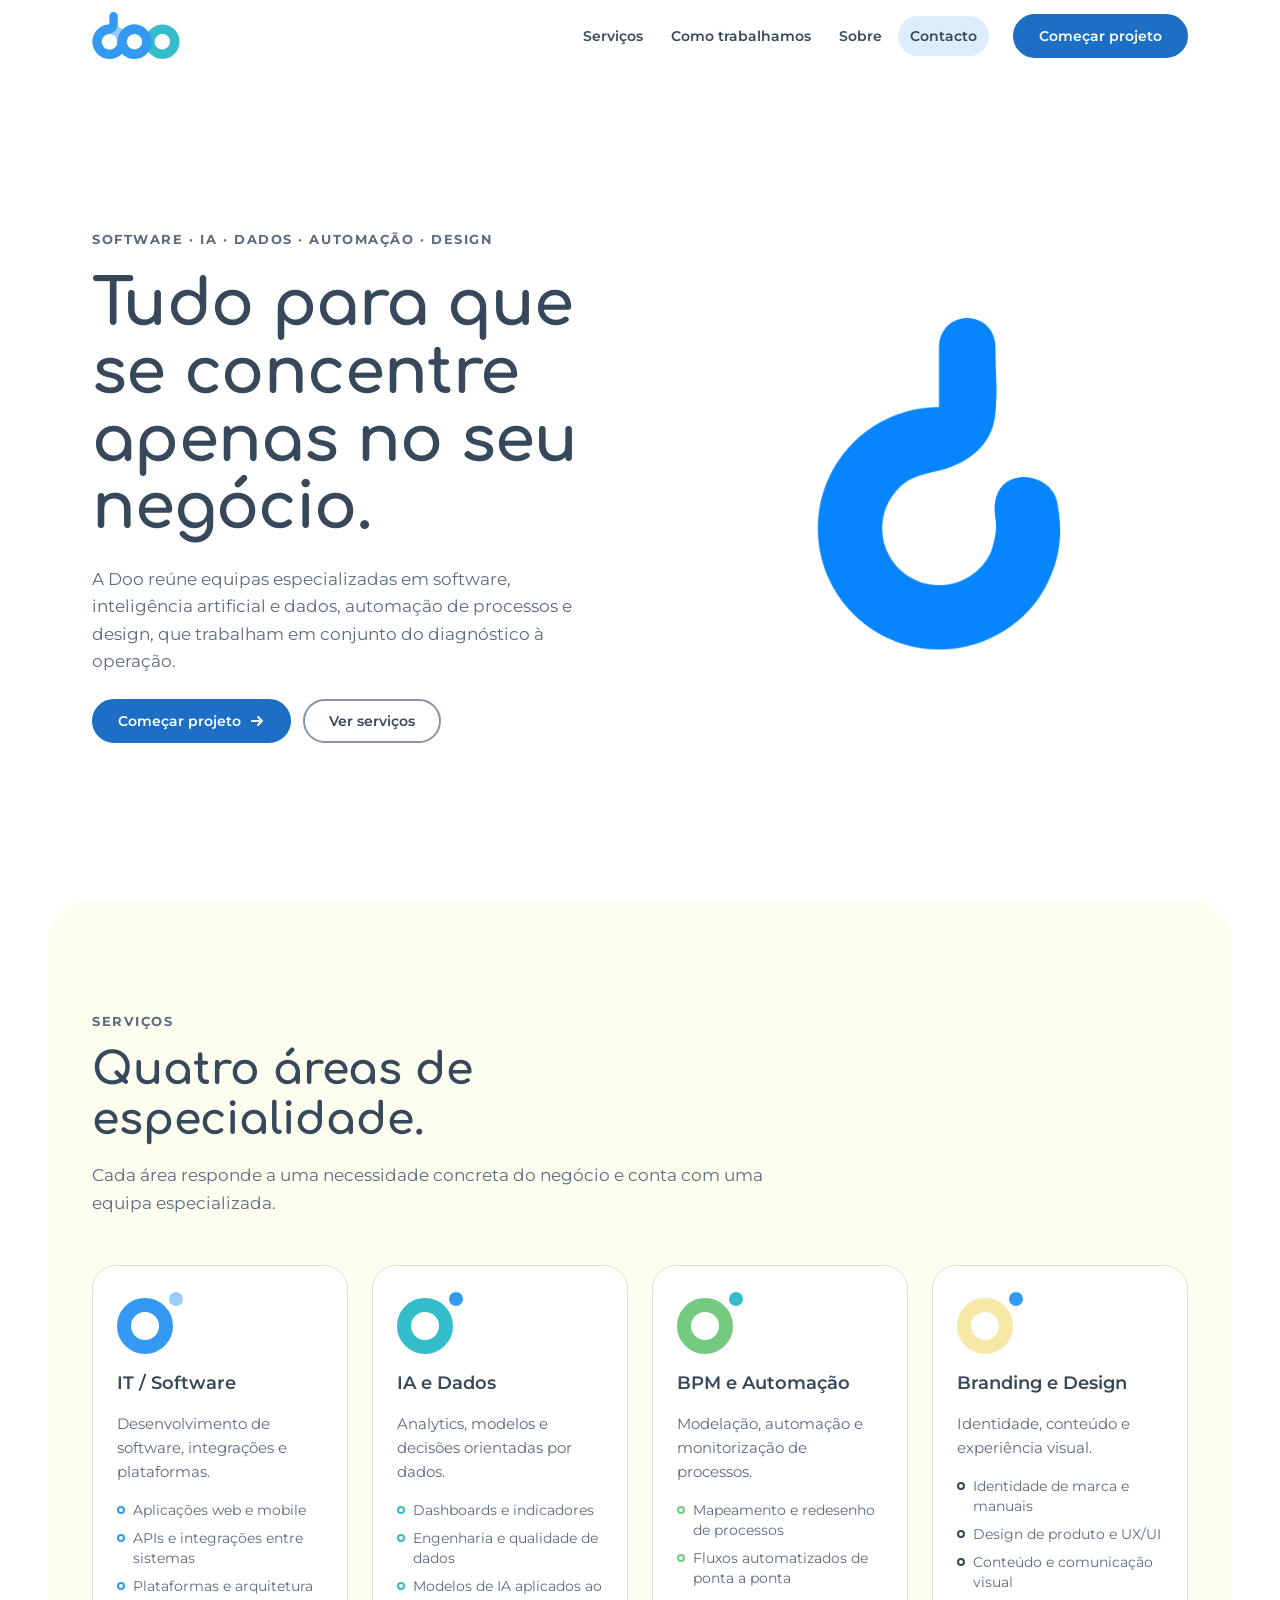
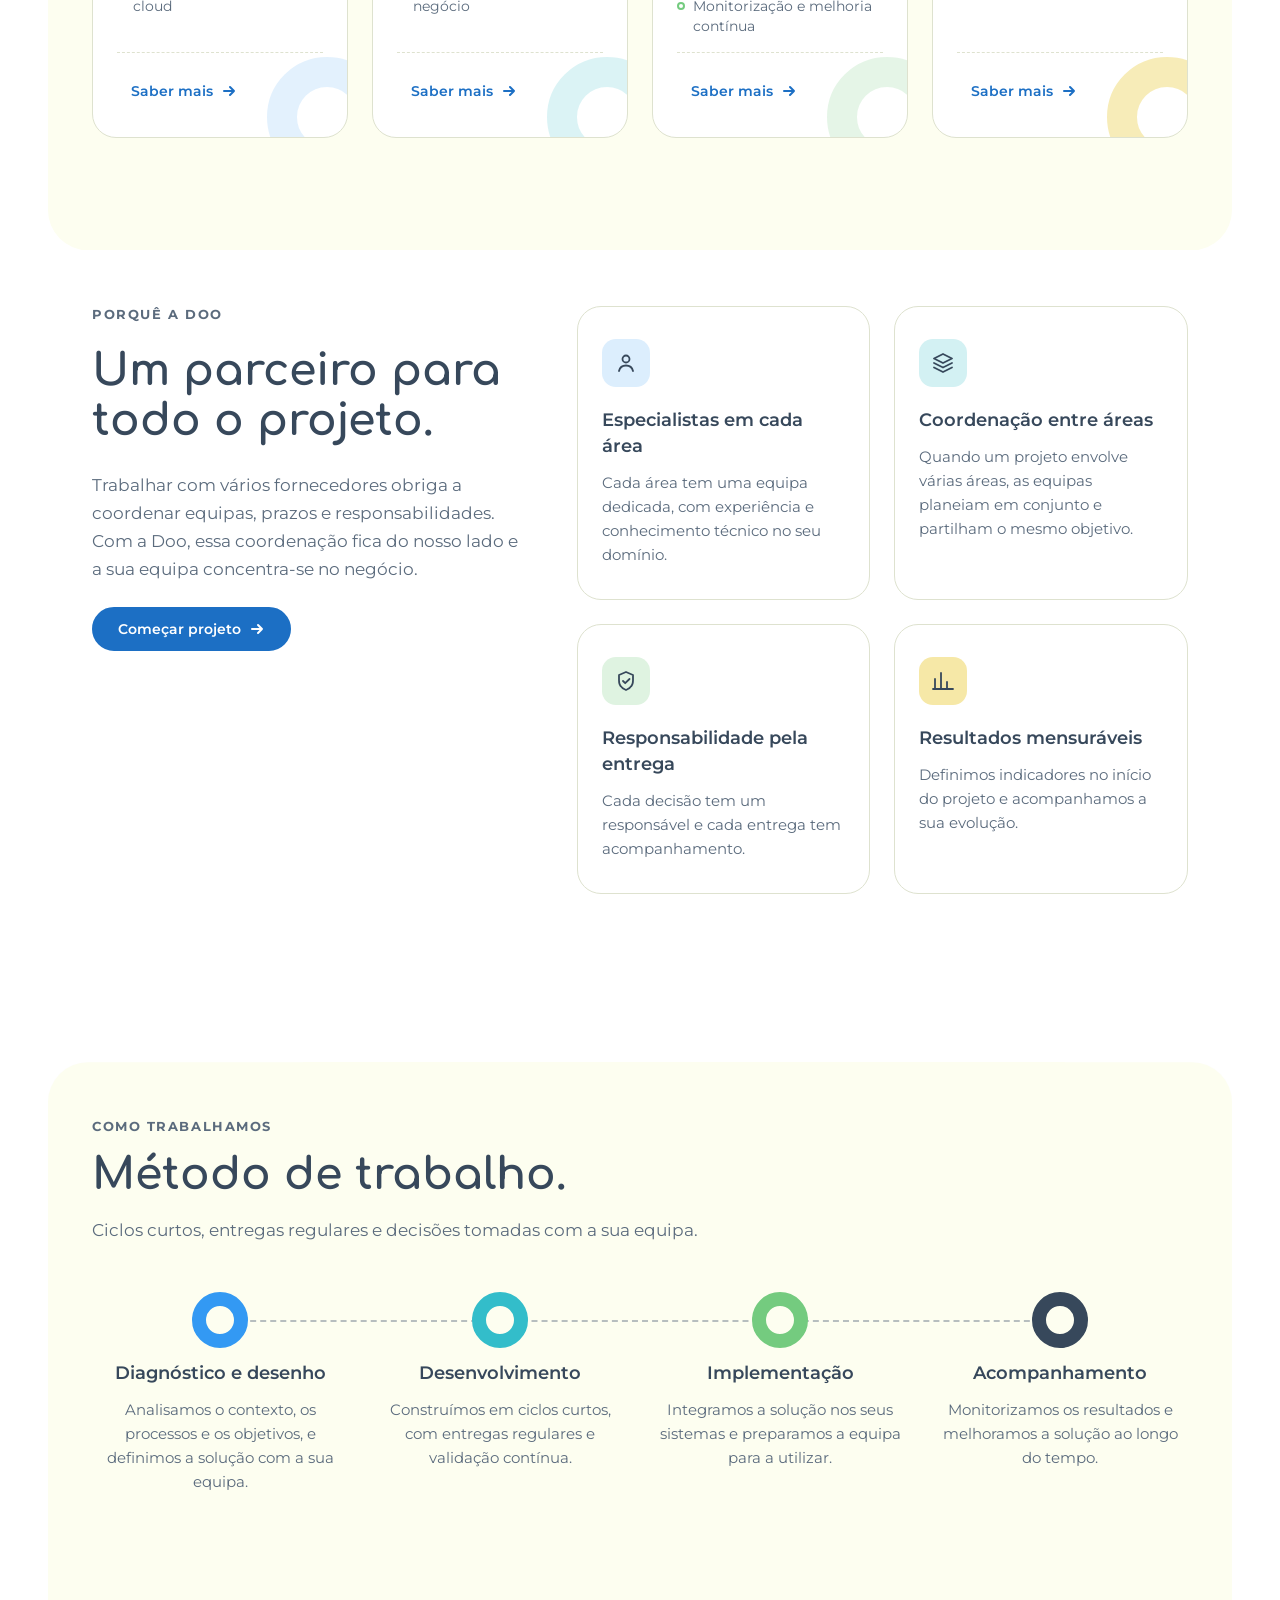
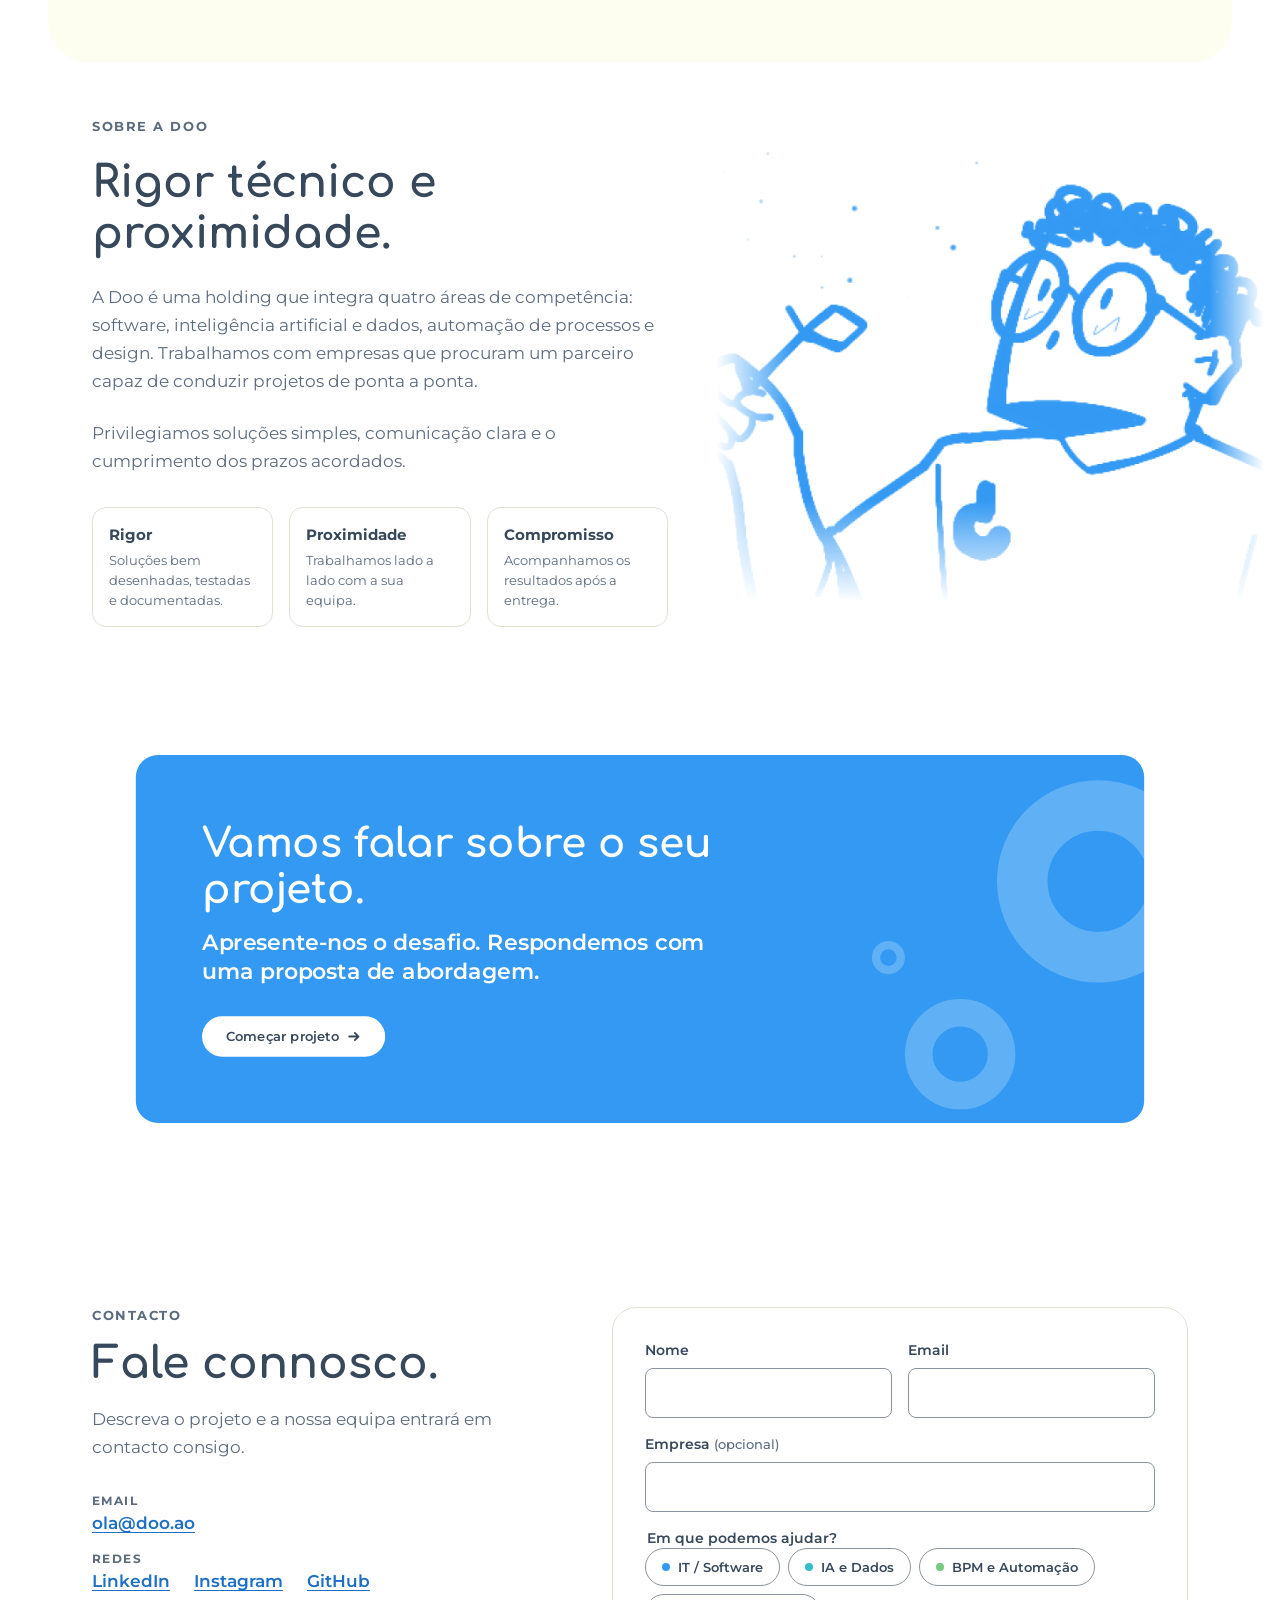
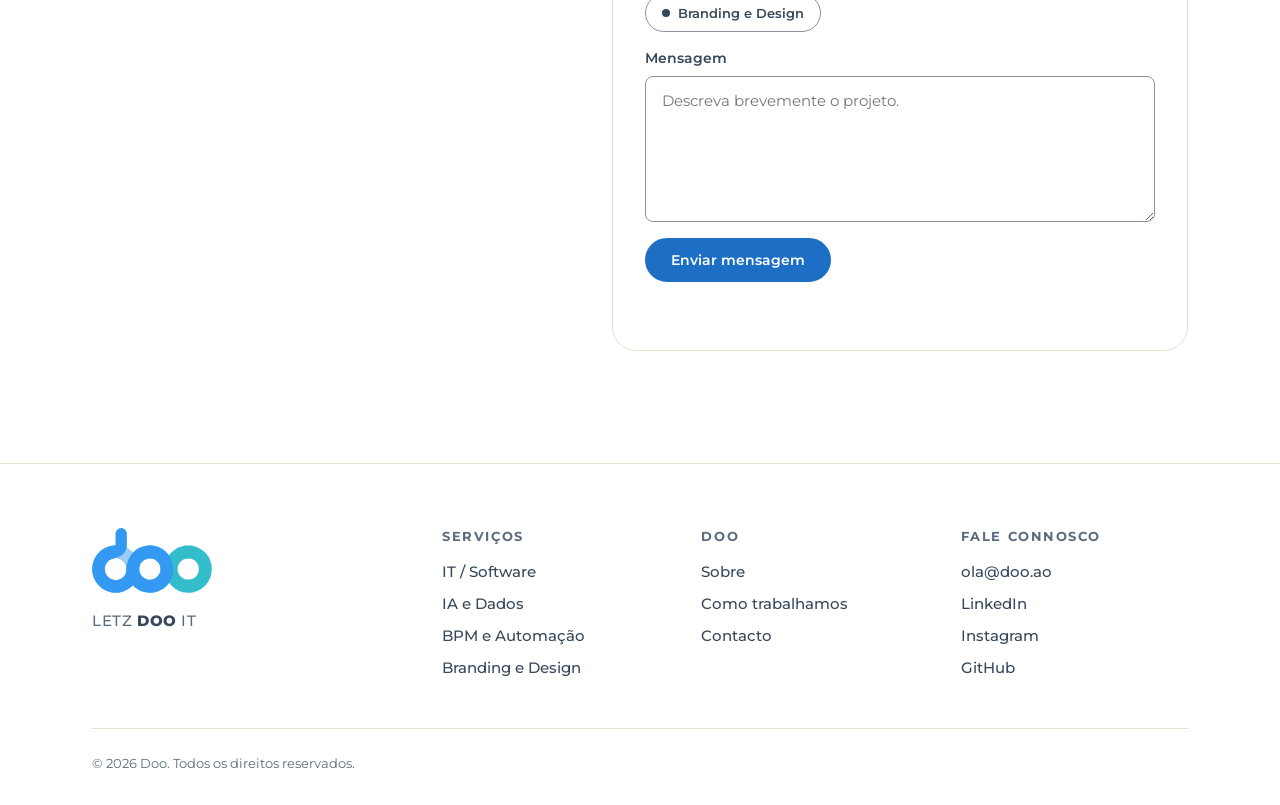
==== commit 9dac114e: "Animações por cena entre secções Cada secção passa a ser uma cena e a passagem entre secções é o gat" ====
--- a/index.html
+++ b/index.html
@@ -27,7 +27,6 @@
   <a class="skip-link" href="#conteudo">Saltar para o conteúdo</a>
 
   <header class="site-header" id="topo">
-    <span class="scroll-progress" aria-hidden="true"></span>
     <div class="container">
       <a class="brand" href="#topo" aria-label="Doo, página inicial"><span class="brand-logo" aria-hidden="true"></span></a>
 
@@ -78,7 +77,7 @@
           <p class="body-l">Cada área responde a uma necessidade concreta do negócio e conta com uma equipa especializada.</p>
         </div>
 
-        <div class="fronts" data-stagger>
+        <div class="fronts">
           <article class="front tone-blue reveal">
             <div class="front-icon"><span class="ring" style="--c:var(--doo-blue)"></span><span class="dot" style="--c:var(--doo-bubble)"></span></div>
             <h3>IT / Software</h3>
@@ -140,7 +139,7 @@
           <div><a class="btn" href="#contacto">Começar projeto<svg class="btn-arrow" viewBox="0 0 16 16" fill="none" stroke="currentColor" stroke-width="2" stroke-linecap="round" stroke-linejoin="round" aria-hidden="true"><path d="M3 8h10M9 4l4 4-4 4"/></svg></a></div>
         </div>
 
-        <div class="why-cards" data-stagger>
+        <div class="why-cards">
           <article class="why-card tone-blue reveal">
             <span class="why-icon"><svg viewBox="0 0 24 24" fill="none" stroke="currentColor" stroke-width="1.8" stroke-linecap="round" stroke-linejoin="round" aria-hidden="true"><circle cx="12" cy="8" r="3.5"/><path d="M5 20c.8-3.6 3.6-5.5 7-5.5s6.2 1.9 7 5.5"/></svg></span>
             <h3>Especialistas em cada área</h3>
@@ -174,7 +173,7 @@
           <p class="body-l">Ciclos curtos, entregas regulares e decisões tomadas com a sua equipa.</p>
         </div>
 
-        <ol class="steps" data-stagger>
+        <ol class="steps">
           <li class="step tone-blue reveal">
             <span class="step-num" aria-hidden="true"></span>
             <h3>Diagnóstico e desenho</h3>
--- a/assets/css/styles.css
+++ b/assets/css/styles.css
@@ -172,12 +172,7 @@
   transition: border-color .2s, box-shadow .3s;
 }
 .site-header.is-scrolled { border-bottom-color: var(--line); box-shadow: 0 8px 24px -20px rgba(55, 72, 91, .4); }
-/* Progresso de leitura */
-.scroll-progress {
-  position: absolute; left: 0; bottom: -1px; width: 100%; height: 2px; pointer-events: none;
-  background: linear-gradient(90deg, var(--doo-blue), var(--doo-teal));
-  transform-origin: left; transform: scaleX(var(--progress, 0));
-}
+
 .site-header .container { display: flex; align-items: center; gap: var(--space-6); min-height: 72px; }
 
 .brand { display: inline-flex; align-items: center; text-decoration: none; margin-right: auto; }
@@ -246,14 +241,12 @@
 .hero-art .isotipo {
   position: absolute; left: 50%; top: 50%; transform: translate(-50%, -50%);
   height: 68%; width: auto; max-width: none;
-  animation: inflate 1.2s var(--ease-spring) .2s both;
 }
 .hero-copy > * { animation: rise .9s var(--ease-out) both; }
 .hero-copy > :nth-child(2) { animation-delay: .08s; }
 .hero-copy > :nth-child(3) { animation-delay: .16s; }
 .hero-copy > :nth-child(4) { animation-delay: .24s; }
 @keyframes rise { from { opacity: 0; translate: 0 20px; } }
-@keyframes inflate { from { opacity: 0; scale: .6; } }
 
 /* Motivo: anéis-bolha — traço ≈ ¼ do diâmetro */
 .ring {
@@ -482,6 +475,18 @@
 }
 .reveal.is-visible, .no-js .reveal { opacity: 1; translate: none; }
 
+/* ---------- Cenas: cada secção anima ao entrar e cede o lugar à seguinte ---------- */
+/* Títulos palavra a palavra, a subir por detrás de uma máscara */
+.split .w { display: inline-block; overflow: hidden; vertical-align: top; padding-bottom: .12em; margin-bottom: -.12em; }
+.split .w > span {
+  display: inline-block; translate: 0 105%;
+  transition: translate .95s var(--ease-out) calc(var(--delay, 0s) + var(--wi, 0) * 45ms);
+}
+.is-visible .split .w > span, .split.is-visible .w > span { translate: none; }
+/* Secções creme: começam como um cartão arredondado e abrem até à largura total */
+.scene-js .section--sunken { clip-path: inset(0 var(--inset, 0px) round var(--round, 0px)); }
+.scene-js .band { scale: var(--grow, 1); }
+
 /* ---------- 404 ---------- */
 .notfound { min-height: calc(100vh - 72px); display: grid; align-items: center; padding-block: var(--space-12); }
 .notfound .container { display: grid; grid-template-columns: 1fr 1fr; gap: var(--space-12); align-items: center; }
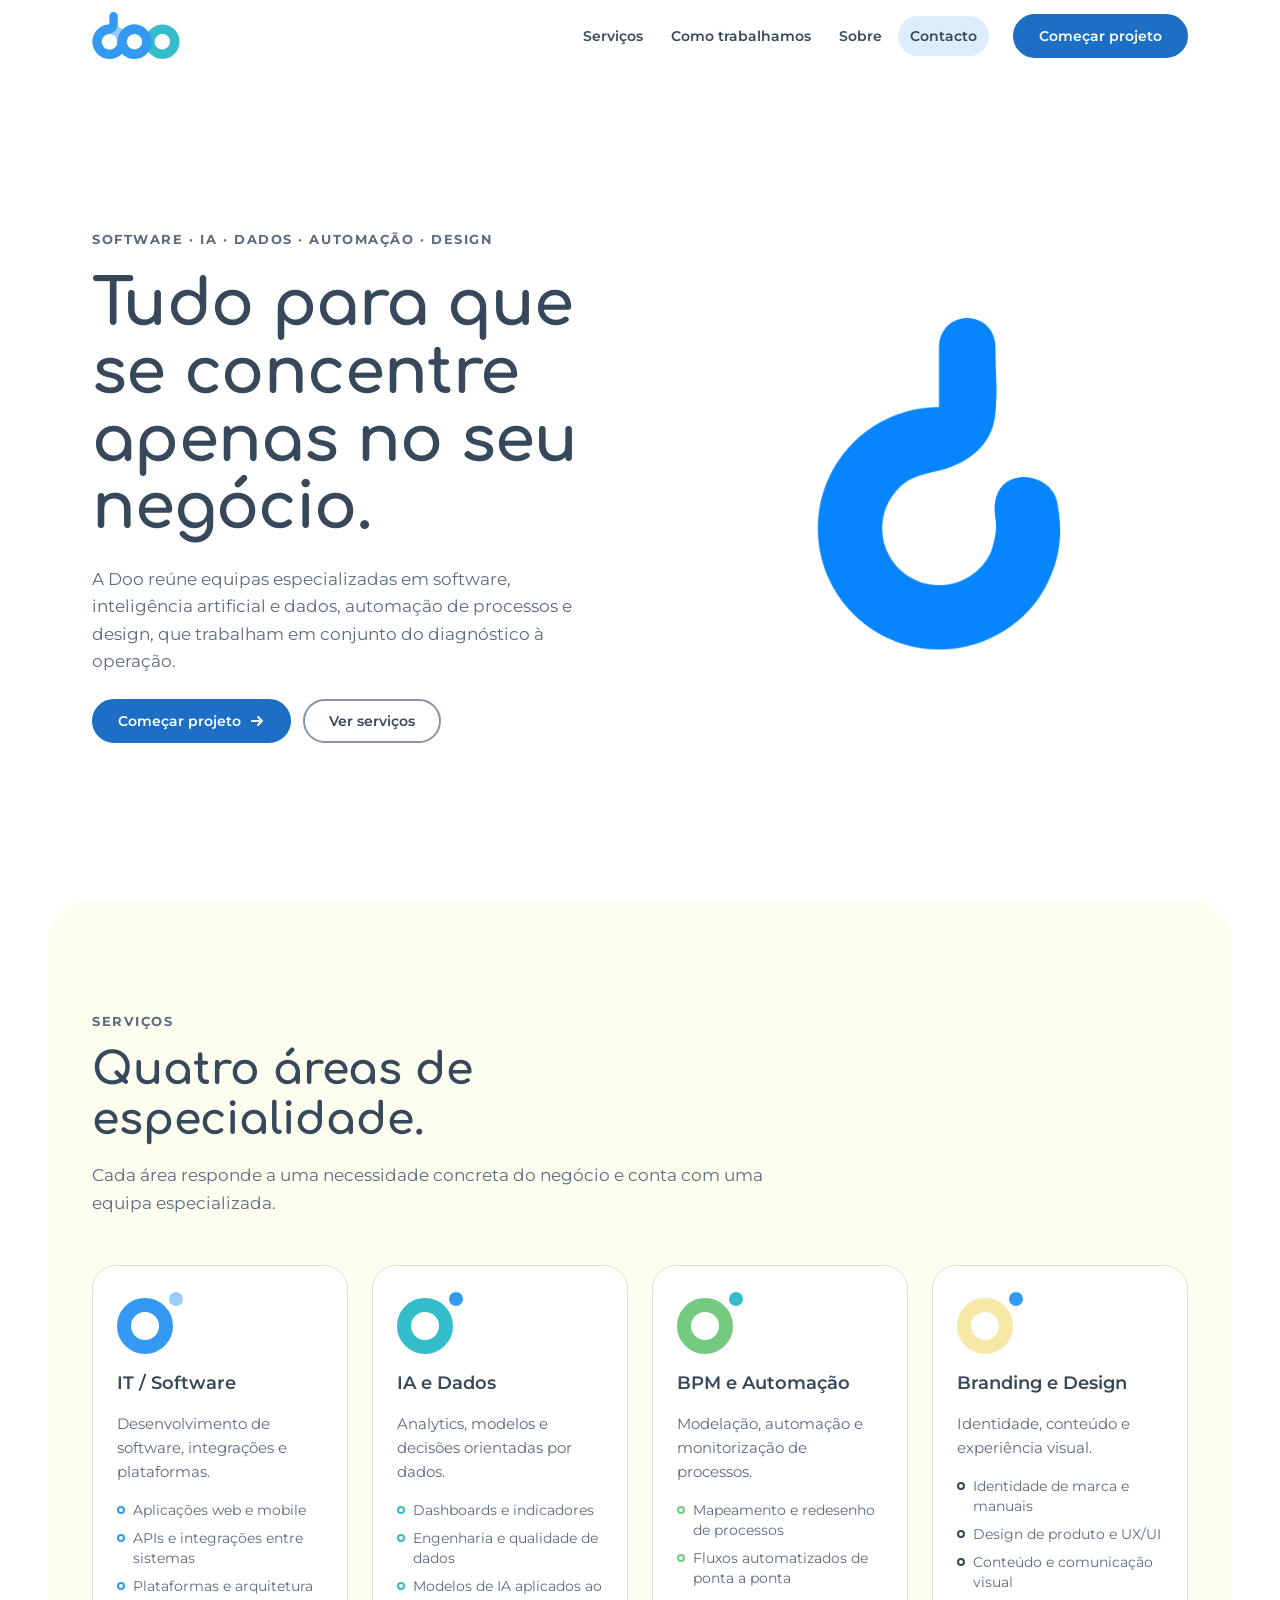
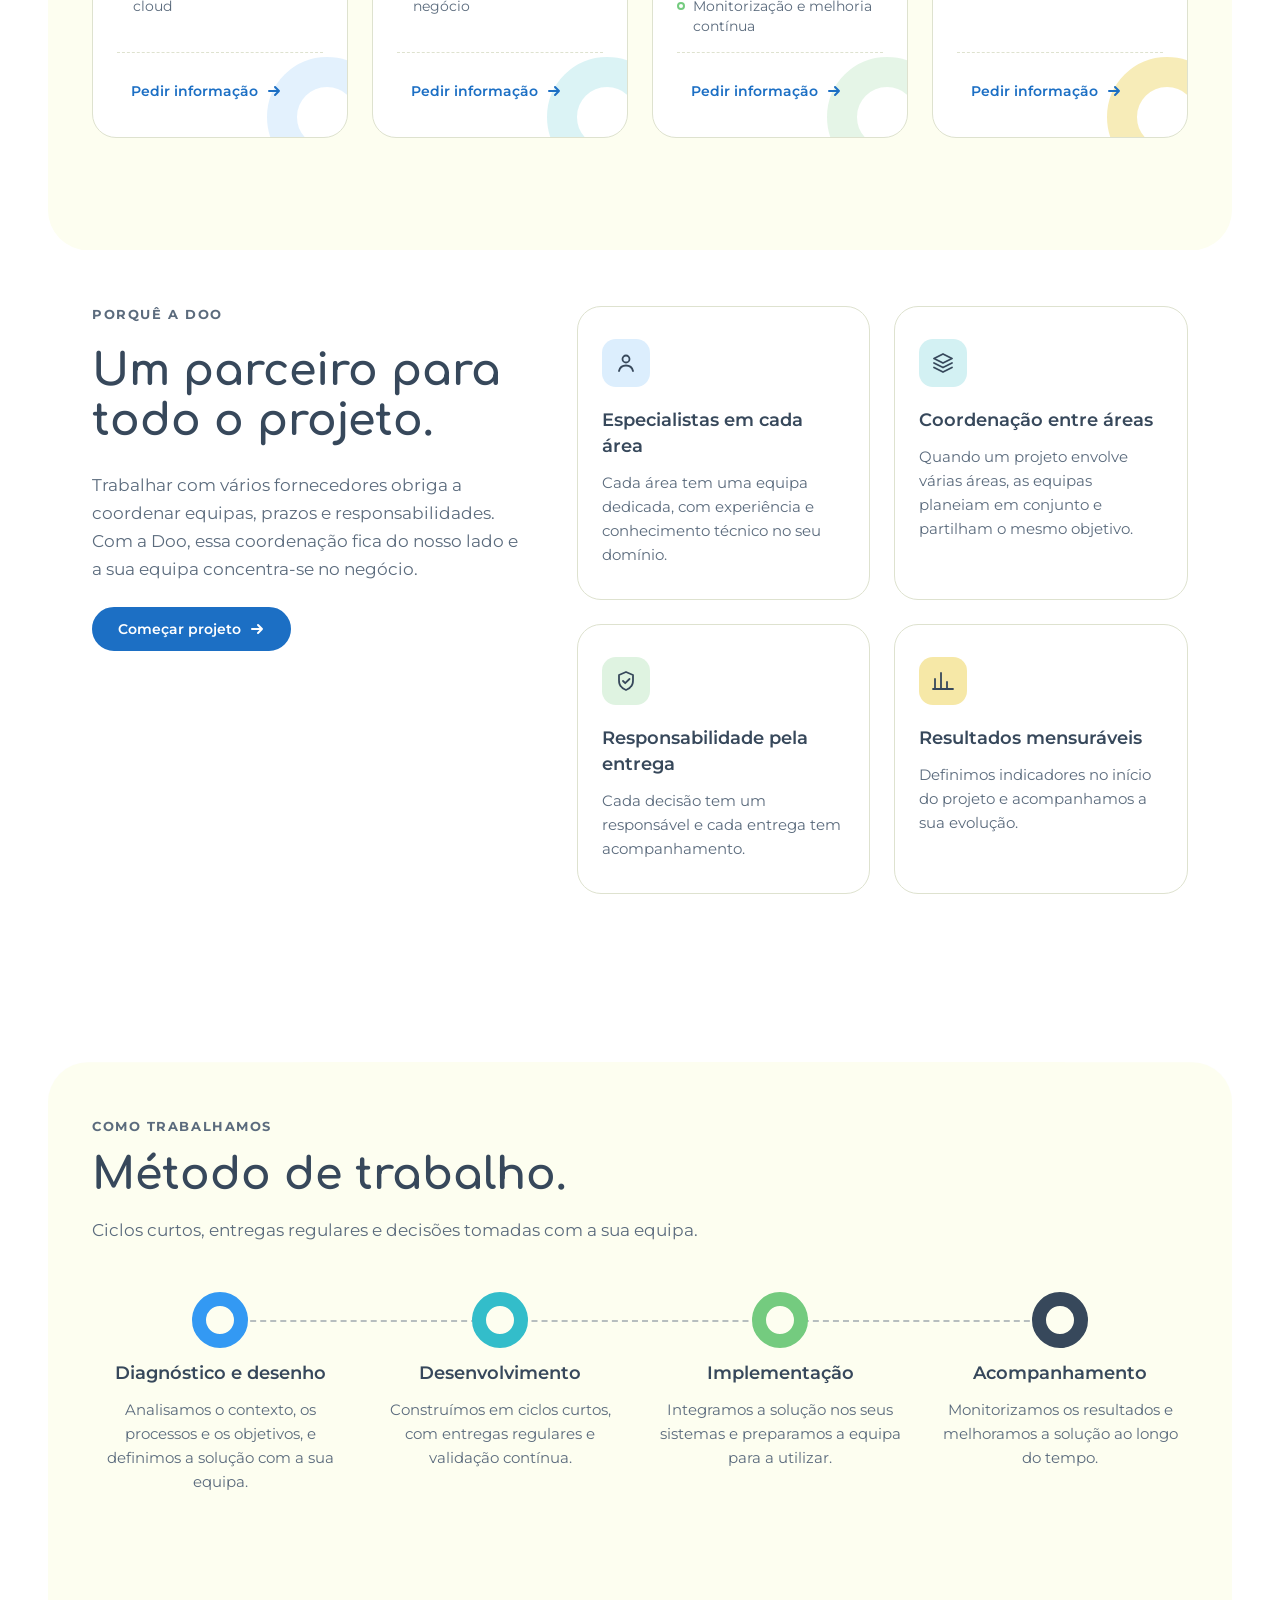
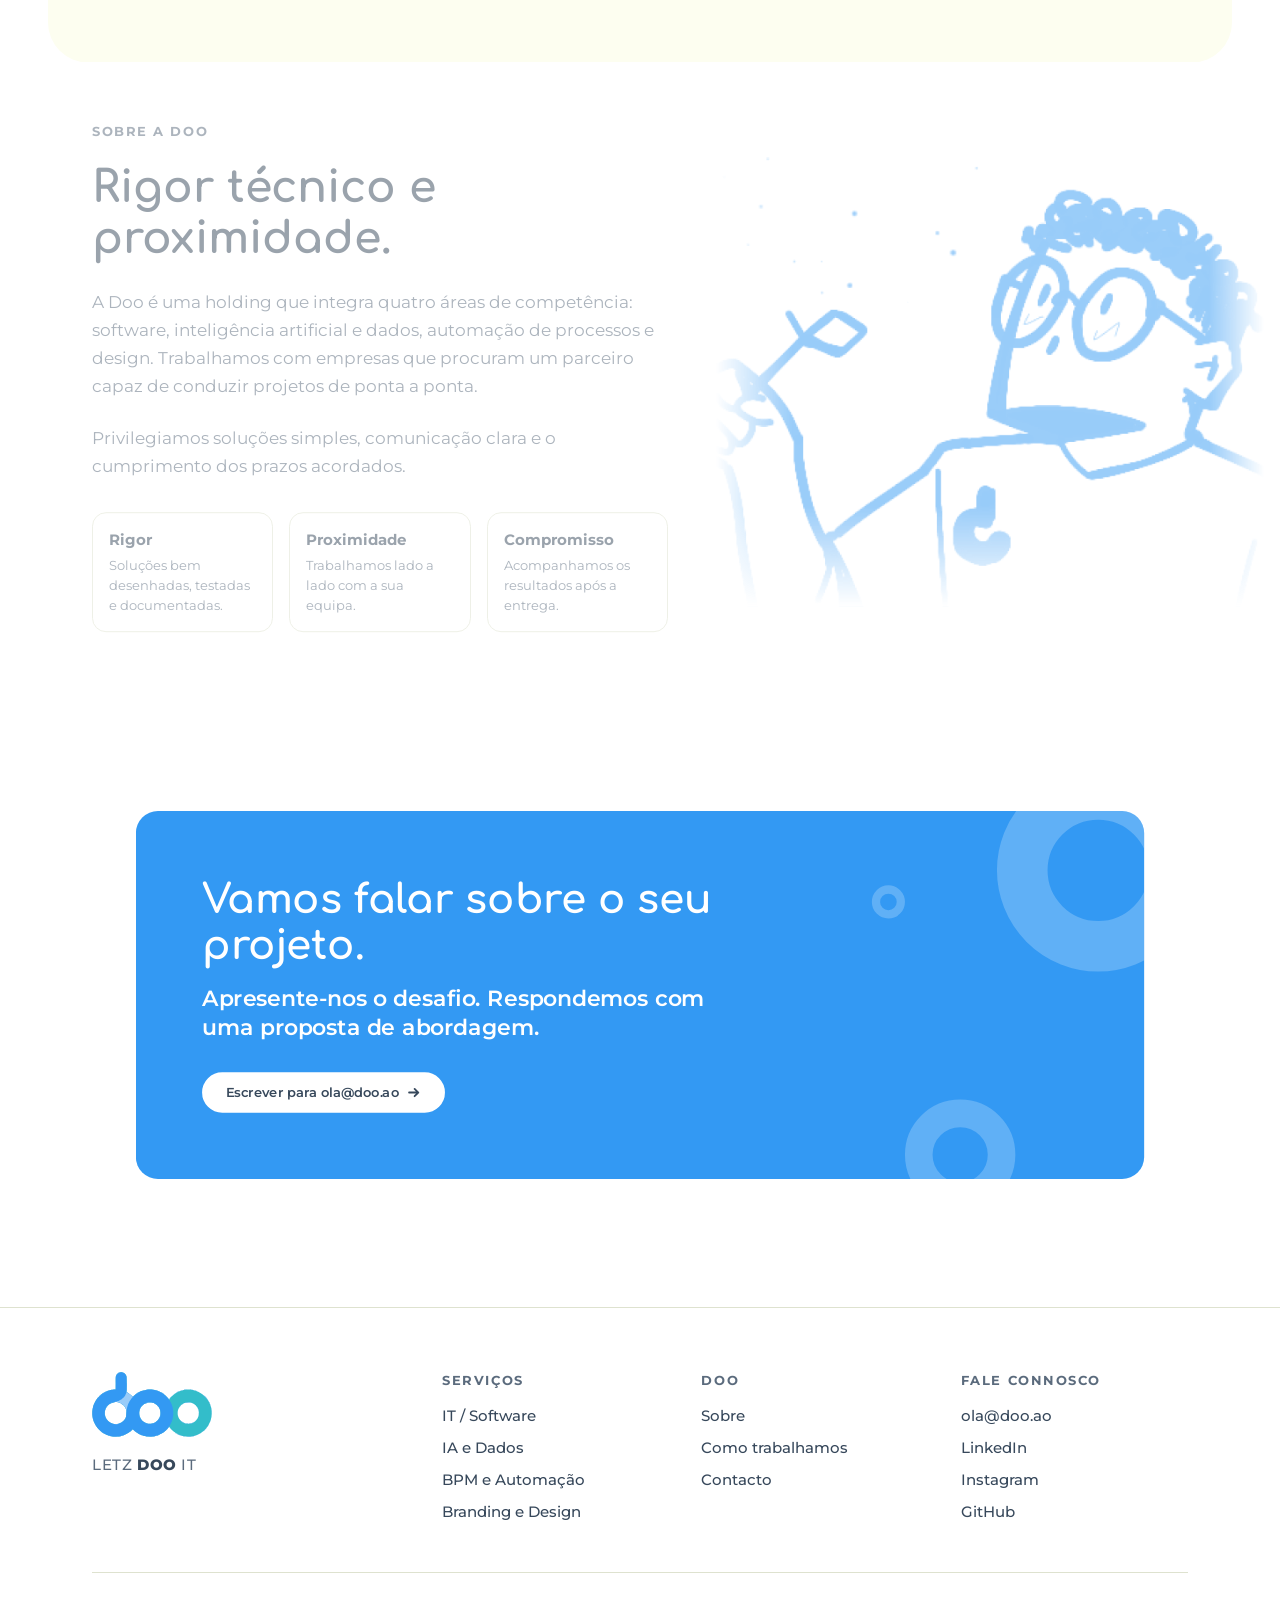
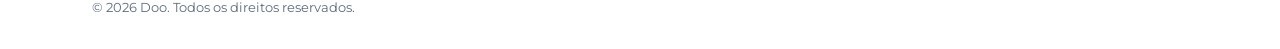
==== commit 84ba5d8b: "Remove a secção de contacto com formulário A faixa 'Vamos falar sobre o seu projeto' passa a ser o p" ====
--- a/index.html
+++ b/index.html
@@ -87,7 +87,7 @@
               <li>APIs e integrações entre sistemas</li>
               <li>Plataformas e arquitetura cloud</li>
             </ul>
-            <div class="front-foot"><a class="btn btn--link" href="#contacto" data-front="software">Saber mais<svg class="btn-arrow" viewBox="0 0 16 16" fill="none" stroke="currentColor" stroke-width="2" stroke-linecap="round" stroke-linejoin="round" aria-hidden="true"><path d="M3 8h10M9 4l4 4-4 4"/></svg></a></div>
+            <div class="front-foot"><a class="btn btn--link" href="mailto:ola@doo.ao?subject=IT%20%2F%20Software">Pedir informação<svg class="btn-arrow" viewBox="0 0 16 16" fill="none" stroke="currentColor" stroke-width="2" stroke-linecap="round" stroke-linejoin="round" aria-hidden="true"><path d="M3 8h10M9 4l4 4-4 4"/></svg></a></div>
           </article>
 
           <article class="front tone-teal reveal">
@@ -99,7 +99,7 @@
               <li>Engenharia e qualidade de dados</li>
               <li>Modelos de IA aplicados ao negócio</li>
             </ul>
-            <div class="front-foot"><a class="btn btn--link" href="#contacto" data-front="dados">Saber mais<svg class="btn-arrow" viewBox="0 0 16 16" fill="none" stroke="currentColor" stroke-width="2" stroke-linecap="round" stroke-linejoin="round" aria-hidden="true"><path d="M3 8h10M9 4l4 4-4 4"/></svg></a></div>
+            <div class="front-foot"><a class="btn btn--link" href="mailto:ola@doo.ao?subject=IA%20e%20Dados">Pedir informação<svg class="btn-arrow" viewBox="0 0 16 16" fill="none" stroke="currentColor" stroke-width="2" stroke-linecap="round" stroke-linejoin="round" aria-hidden="true"><path d="M3 8h10M9 4l4 4-4 4"/></svg></a></div>
           </article>
 
           <article class="front tone-green reveal">
@@ -111,7 +111,7 @@
               <li>Fluxos automatizados de ponta a ponta</li>
               <li>Monitorização e melhoria contínua</li>
             </ul>
-            <div class="front-foot"><a class="btn btn--link" href="#contacto" data-front="automacao">Saber mais<svg class="btn-arrow" viewBox="0 0 16 16" fill="none" stroke="currentColor" stroke-width="2" stroke-linecap="round" stroke-linejoin="round" aria-hidden="true"><path d="M3 8h10M9 4l4 4-4 4"/></svg></a></div>
+            <div class="front-foot"><a class="btn btn--link" href="mailto:ola@doo.ao?subject=BPM%20e%20Automa%C3%A7%C3%A3o">Pedir informação<svg class="btn-arrow" viewBox="0 0 16 16" fill="none" stroke="currentColor" stroke-width="2" stroke-linecap="round" stroke-linejoin="round" aria-hidden="true"><path d="M3 8h10M9 4l4 4-4 4"/></svg></a></div>
           </article>
 
           <article class="front tone-sunny reveal">
@@ -123,7 +123,7 @@
               <li>Design de produto e UX/UI</li>
               <li>Conteúdo e comunicação visual</li>
             </ul>
-            <div class="front-foot"><a class="btn btn--link" href="#contacto" data-front="design">Saber mais<svg class="btn-arrow" viewBox="0 0 16 16" fill="none" stroke="currentColor" stroke-width="2" stroke-linecap="round" stroke-linejoin="round" aria-hidden="true"><path d="M3 8h10M9 4l4 4-4 4"/></svg></a></div>
+            <div class="front-foot"><a class="btn btn--link" href="mailto:ola@doo.ao?subject=Branding%20e%20Design">Pedir informação<svg class="btn-arrow" viewBox="0 0 16 16" fill="none" stroke="currentColor" stroke-width="2" stroke-linecap="round" stroke-linejoin="round" aria-hidden="true"><path d="M3 8h10M9 4l4 4-4 4"/></svg></a></div>
           </article>
         </div>
       </div>
@@ -231,7 +231,7 @@
     </section>
 
     <!-- ============ CTA ============ -->
-    <section aria-labelledby="cta-title">
+    <section class="cta" id="contacto" aria-labelledby="cta-title">
       <div class="container">
         <div class="band reveal">
           <span class="ring" aria-hidden="true" data-parallax="0.12" style="--d:220px;right:-60px;top:-70px"></span>
@@ -240,61 +240,9 @@
           <h2 class="display-l" id="cta-title">Vamos falar sobre o seu projeto.</h2>
           <p class="band-text">Apresente-nos o desafio. Respondemos com uma proposta de abordagem.</p>
           <div class="hero-actions">
-            <a class="btn btn--on-band" href="#contacto">Começar projeto<svg class="btn-arrow" viewBox="0 0 16 16" fill="none" stroke="currentColor" stroke-width="2" stroke-linecap="round" stroke-linejoin="round" aria-hidden="true"><path d="M3 8h10M9 4l4 4-4 4"/></svg></a>
+            <a class="btn btn--on-band" href="mailto:ola@doo.ao?subject=Novo%20projeto">Escrever para ola@doo.ao<svg class="btn-arrow" viewBox="0 0 16 16" fill="none" stroke="currentColor" stroke-width="2" stroke-linecap="round" stroke-linejoin="round" aria-hidden="true"><path d="M3 8h10M9 4l4 4-4 4"/></svg></a>
           </div>
         </div>
-      </div>
-    </section>
-
-    <!-- ============ CONTACTO ============ -->
-    <section class="section" id="contacto" aria-labelledby="contacto-title">
-      <div class="container contact">
-        <div class="reveal">
-          <p class="eyebrow">Contacto</p>
-          <h2 class="display-l" id="contacto-title" style="margin-top:16px">Fale connosco.</h2>
-          <p class="body-l muted" style="margin-top:16px">Descreva o projeto e a nossa equipa entrará em contacto consigo.</p>
-          <ul class="contact-list">
-            <li><span class="eyebrow">Email</span><a href="mailto:ola@doo.ao">ola@doo.ao</a></li>
-            <li><span class="eyebrow">Redes</span><span class="social-links"><a href="https://www.linkedin.com/company/doo-tech" rel="noopener">LinkedIn</a><a href="https://www.instagram.com/aodoo_/" rel="noopener">Instagram</a><a href="https://github.com/doo-tech" rel="noopener">GitHub</a></span></li>
-          </ul>
-        </div>
-
-        <form class="form reveal" id="contact-form" novalidate data-mailto="ola@doo.ao">
-          <div class="form-row">
-            <div class="field">
-              <label for="f-nome">Nome</label>
-              <input id="f-nome" name="nome" type="text" autocomplete="name" required aria-describedby="e-nome">
-              <span class="field-error" id="e-nome">Indique o seu nome.</span>
-            </div>
-            <div class="field">
-              <label for="f-email">Email</label>
-              <input id="f-email" name="email" type="email" autocomplete="email" required aria-describedby="e-email">
-              <span class="field-error" id="e-email">Indique um email válido.</span>
-            </div>
-          </div>
-          <div class="field">
-            <label for="f-empresa">Empresa <span class="muted small">(opcional)</span></label>
-            <input id="f-empresa" name="empresa" type="text" autocomplete="organization">
-          </div>
-          <fieldset class="field">
-            <legend>Em que podemos ajudar?</legend>
-            <div class="choice-group">
-              <label class="choice tone-blue"><input type="checkbox" name="frente" value="IT / Software" data-key="software"><span>IT / Software</span></label>
-              <label class="choice tone-teal"><input type="checkbox" name="frente" value="IA e Dados" data-key="dados"><span>IA e Dados</span></label>
-              <label class="choice tone-green"><input type="checkbox" name="frente" value="BPM e Automação" data-key="automacao"><span>BPM e Automação</span></label>
-              <label class="choice tone-sunny"><input type="checkbox" name="frente" value="Branding e Design" data-key="design"><span>Branding e Design</span></label>
-            </div>
-          </fieldset>
-          <div class="field">
-            <label for="f-msg">Mensagem</label>
-            <textarea id="f-msg" name="mensagem" rows="5" required aria-describedby="e-msg" placeholder="Descreva brevemente o projeto."></textarea>
-            <span class="field-error" id="e-msg">Escreva uma mensagem.</span>
-          </div>
-          <div>
-            <button class="btn" type="submit">Enviar mensagem</button>
-          </div>
-          <p class="form-status" role="status" aria-live="polite"></p>
-        </form>
       </div>
     </section>
   </main>
--- a/assets/css/styles.css
+++ b/assets/css/styles.css
@@ -393,6 +393,7 @@
 @media (max-width: 560px) { .values { grid-template-columns: 1fr; } }
 
 /* ---------- Faixa CTA ---------- */
+.cta { padding-block: 0 clamp(64px, 10vw, 112px); }
 .band { background: var(--band); color: var(--on-band); border-radius: var(--radius-lg); position: relative; overflow: hidden; padding: clamp(40px, 7vw, 72px); }
 .band .display-l { max-width: 640px; }
 /* Branco sobre azul Doo só a 24px ou mais */
@@ -400,55 +401,6 @@
 .band .hero-actions { margin-top: var(--space-8); }
 .band .ring { --c: rgba(255, 255, 255, .22); }
 .band > *:not(.ring) { position: relative; z-index: 1; }
-
-/* ---------- Contacto ---------- */
-.contact { display: grid; grid-template-columns: .9fr 1.1fr; gap: var(--space-12); align-items: start; }
-.contact-list { list-style: none; margin: var(--space-8) 0 0; padding: 0; display: grid; gap: var(--space-4); }
-.contact-list li { display: grid; gap: 2px; }
-.contact-list .eyebrow { font-size: 12px; }
-.contact-list a { font-weight: 600; font-size: 17px; }
-.social-links { display: flex; flex-wrap: wrap; gap: var(--space-2) var(--space-6); }
-
-.form {
-  display: grid; gap: var(--space-4); padding: var(--space-8);
-  background: var(--surface-raised); border: 1px solid var(--line); border-radius: var(--radius-lg);
-}
-.form-row { display: grid; grid-template-columns: 1fr 1fr; gap: var(--space-4); }
-.field { display: grid; gap: var(--space-2); }
-.field label, .field legend { font-size: 14px; line-height: 20px; font-weight: 600; }
-.field input, .field textarea, .field select {
-  width: 100%; font: 400 15px/24px var(--font-sans); color: var(--ink);
-  background: var(--surface); border: 1px solid var(--line-strong); border-radius: var(--radius-sm);
-  padding: var(--space-3) var(--space-4); min-height: 44px;
-  transition: border-color .2s ease, box-shadow .2s ease;
-}
-.field input:hover, .field textarea:hover { border-color: var(--ink-muted); }
-.field textarea { resize: vertical; min-height: 120px; }
-.field input:focus, .field textarea:focus { outline: none; border-color: var(--action); box-shadow: 0 0 0 4px var(--action-soft); }
-.field [aria-invalid="true"] { border-color: var(--danger); }
-.field-error { color: var(--danger); font-size: 13px; line-height: 20px; font-weight: 600; display: none; }
-.field-error.is-visible { display: block; }
-fieldset.field { border: 0; padding: 0; margin: 0; }
-.choice-group { display: flex; flex-wrap: wrap; gap: var(--space-2); }
-.choice { position: relative; }
-.field .choice input { position: absolute; width: 1px; height: 1px; min-height: 0; padding: 0; opacity: 0; pointer-events: none; }
-.choice span {
-  display: inline-flex; align-items: center; gap: var(--space-2); cursor: pointer;
-  padding: var(--space-2) var(--space-4); border-radius: var(--radius-pill);
-  border: 1px solid var(--line-strong); font-size: 13px; line-height: 20px; font-weight: 600;
-  transition: background-color .2s ease, border-color .2s ease, transform .2s var(--ease-out);
-}
-.choice span:hover { border-color: var(--ink); }
-.choice span::before { content: ""; width: 8px; height: 8px; border-radius: 50%; background: var(--_dot); transition: transform .35s var(--ease-spring); }
-.choice input:checked + span::before { transform: scale(1.5); }
-.choice input:active + span, .choice span:active { transform: scale(.96); }
-.choice input:checked + span { background: var(--_soft); border-color: var(--ink); }
-.choice input:focus-visible + span { outline: 3px solid var(--action); outline-offset: 2px; }
-.form-status { font-size: 14px; line-height: 20px; font-weight: 600; min-height: 20px; }
-.form-status.is-success { color: var(--success); animation: rise .5s var(--ease-out); }
-.form-status.is-error { color: var(--danger); animation: rise .5s var(--ease-out); }
-@media (max-width: 880px) { .contact { grid-template-columns: 1fr; } }
-@media (max-width: 560px) { .form-row { grid-template-columns: 1fr; } .form { padding: var(--space-6); } }
 
 /* ---------- Rodapé ---------- */
 .site-footer { border-top: 1px solid var(--line); background: var(--surface); color: var(--ink); padding-block: var(--space-16) var(--space-8); }
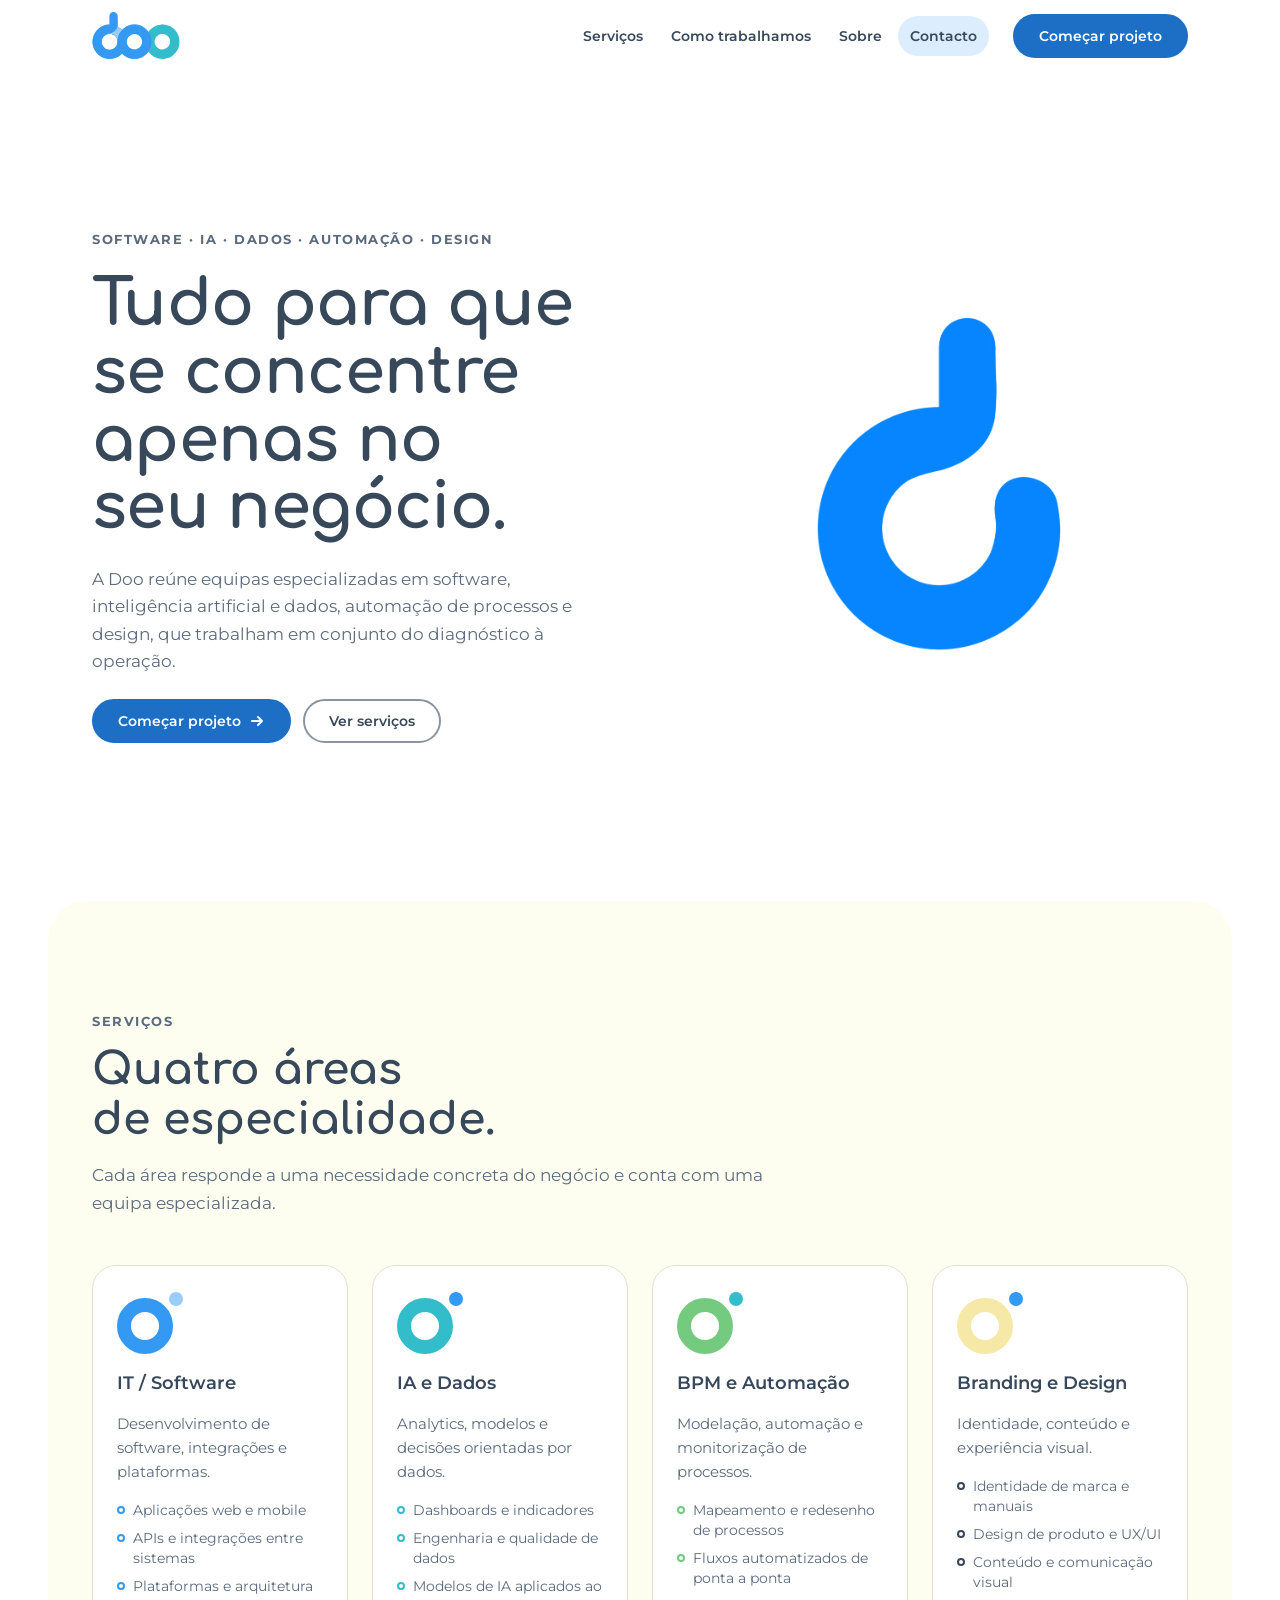
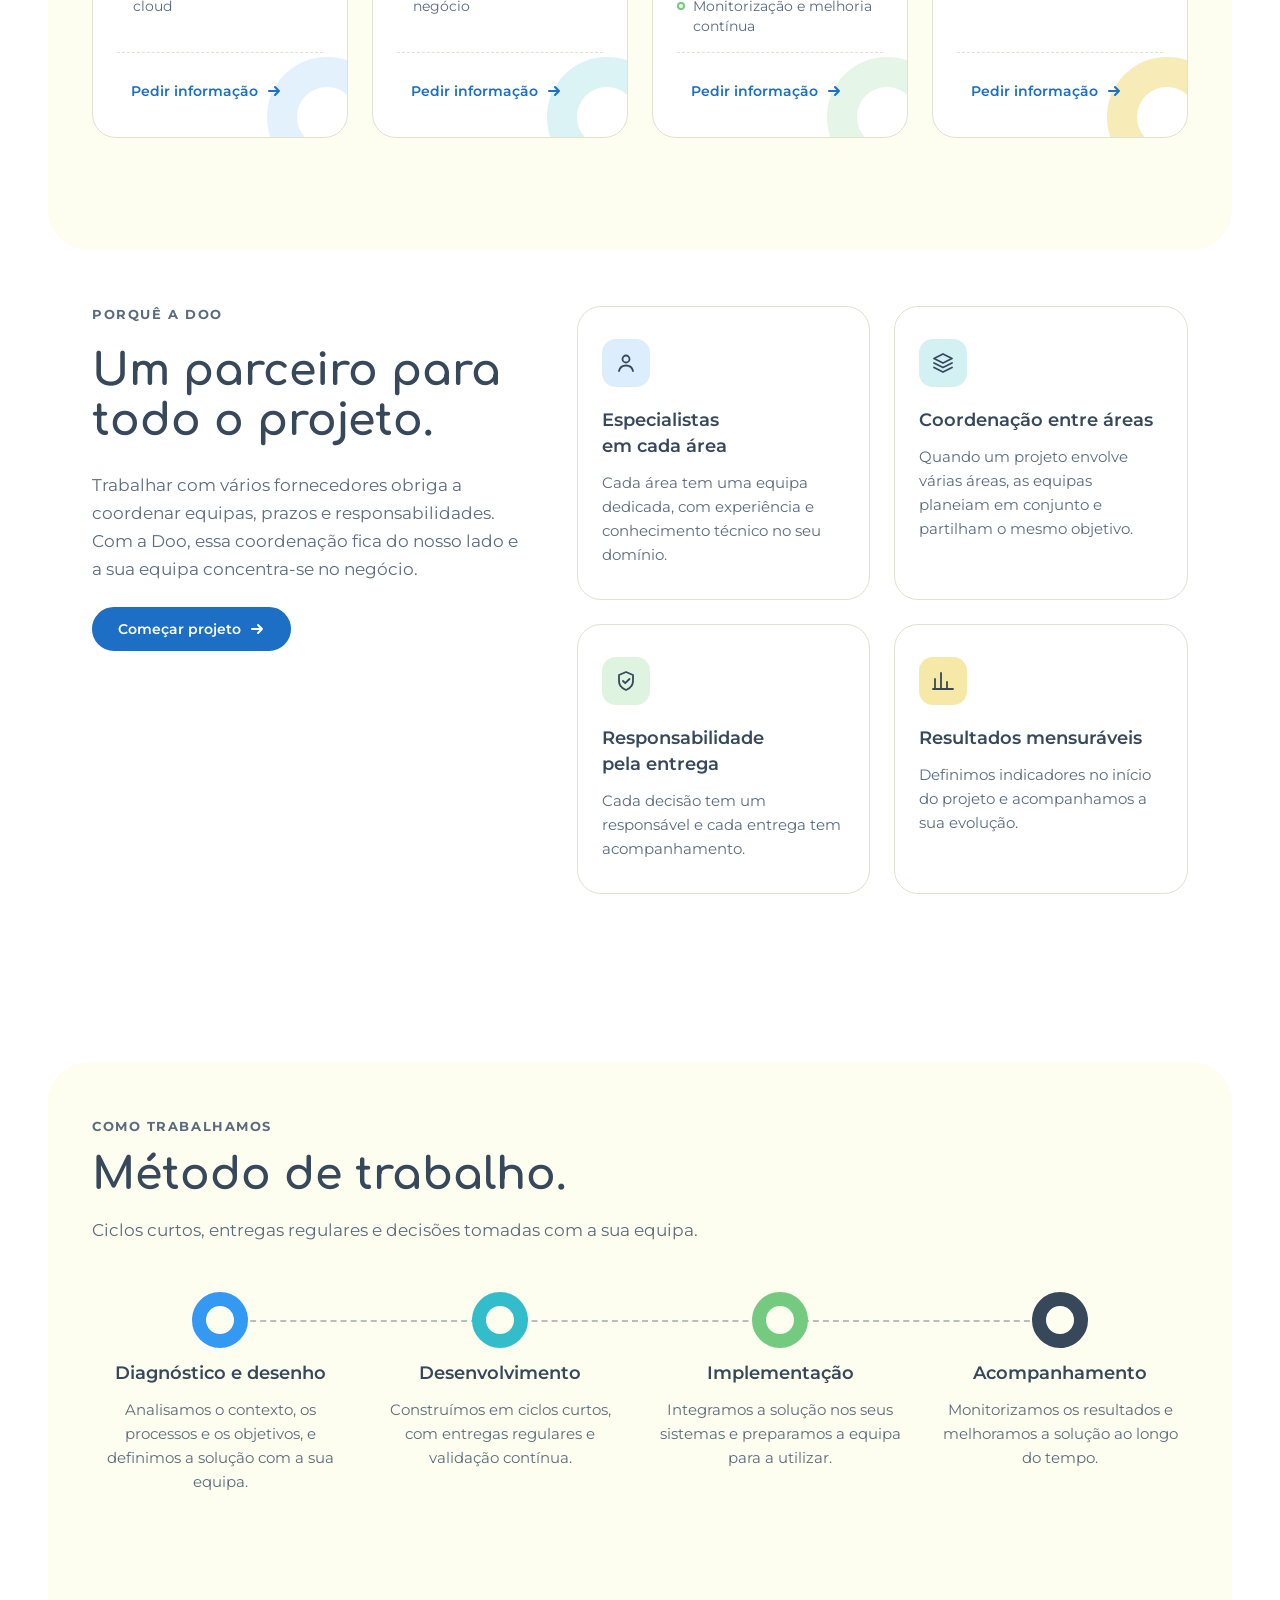
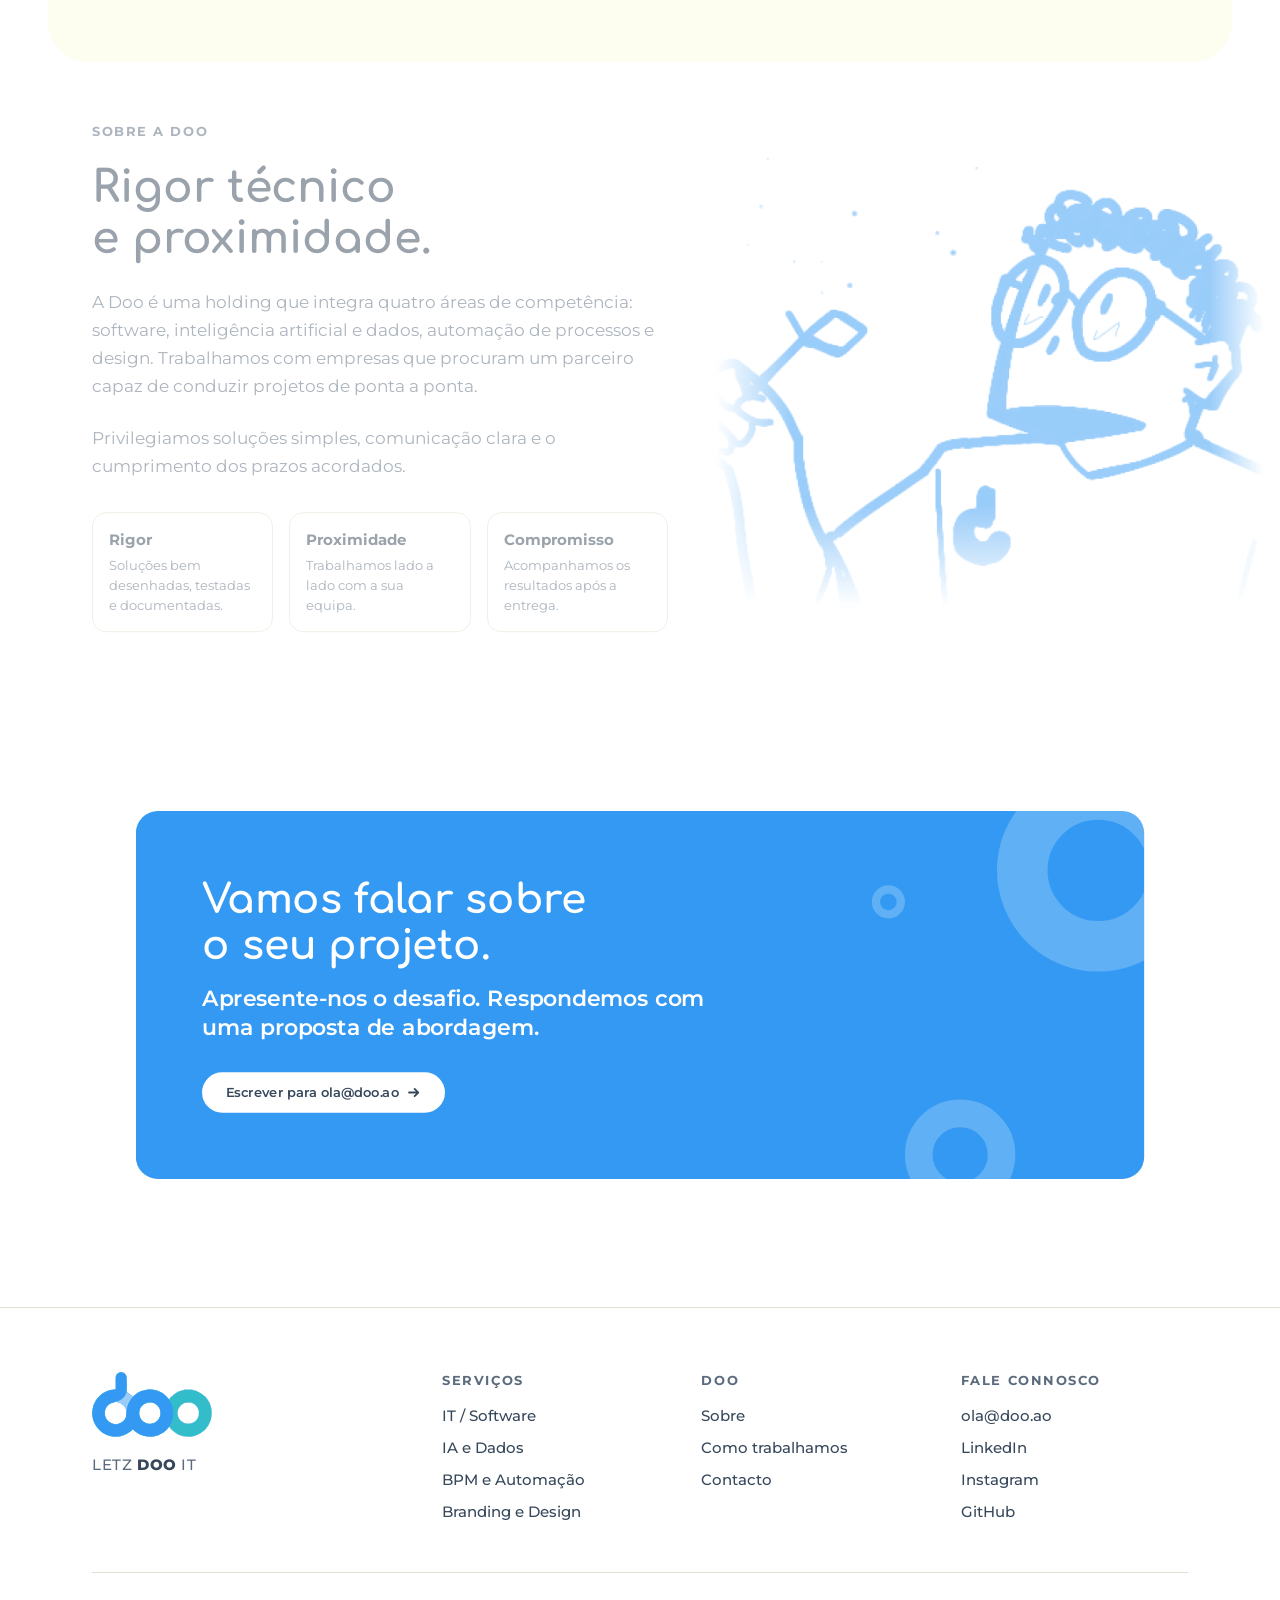
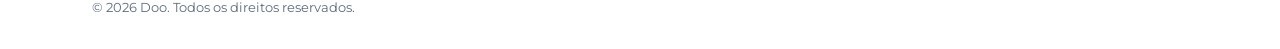
==== commit 0a522a38: "Topo em retrato: mensagem primeiro e isotipo grande Em telemóveis e tablets na vertical, o topo pass" ====
--- a/index.html
+++ b/index.html
@@ -53,7 +53,7 @@
     <section class="hero" aria-labelledby="hero-title">
       <div class="container">
         <div class="hero-copy">
-          <p class="eyebrow">Software · IA · Dados · Automação · Design</p>
+          <p class="eyebrow">Software&nbsp;· IA&nbsp;· Dados&nbsp;· Automação&nbsp;· Design</p>
           <h1 class="display-xl" id="hero-title">Tudo para que se concentre apenas no seu negócio.</h1>
           <p class="body-l">A Doo reúne equipas especializadas em software, inteligência artificial e dados, automação de processos e design, que trabalham em conjunto do diagnóstico à operação.</p>
           <div class="hero-actions">
--- a/assets/css/styles.css
+++ b/assets/css/styles.css
@@ -41,6 +41,9 @@
   --ease-spring: cubic-bezier(.34, 1.56, .64, 1);
   --gutter: clamp(16px, 4vw, 32px);
 }
+
+@media (min-width: 1600px) { :root { --container: 1280px; } }
+@media (min-width: 2200px) { :root { --container: 1400px; } }
 
 /* ---------- Tema ---------- */
 :root {
@@ -113,6 +116,7 @@
 h1, .h1 { font-size: 32px; line-height: 40px; font-weight: 700; margin: 0; }
 h2, .h2 { font-size: 24px; line-height: 32px; font-weight: 700; margin: 0; }
 h3, .h3 { font-size: 18px; line-height: 26px; font-weight: 600; margin: 0; }
+h1, h2, h3, .display-xl, .display-l, .eyebrow { text-wrap: balance; }
 .eyebrow { font-size: 13px; line-height: 16px; font-weight: 700; letter-spacing: .12em; text-transform: uppercase; color: var(--ink-muted); margin: 0; }
 .body-l { font-size: 17px; line-height: 28px; }
 .small  { font-size: 13px; line-height: 20px; font-weight: 500; }
@@ -126,7 +130,7 @@
   min-height: 44px; padding: 0 var(--space-6);
   border-radius: var(--radius-pill); border: 2px solid var(--_bd);
   background: var(--_bg); color: var(--_fg);
-  font: 600 14px/20px var(--font-sans); text-decoration: none; cursor: pointer;
+  font: 600 14px/20px var(--font-sans); text-decoration: none; cursor: pointer; white-space: nowrap;
   position: relative; overflow: hidden; isolation: isolate;
   transition: transform .25s var(--ease-out), box-shadow .25s var(--ease-out),
               background-color .2s ease, border-color .2s ease, color .2s ease;
@@ -263,13 +267,43 @@
   border: solid var(--c); will-change: transform, opacity;
 }
 
-@media (max-width: 880px) {
-  .hero .container { grid-template-columns: 1fr; }
-  .hero .container { gap: clamp(8px, 2vh, 24px); }
-  .hero-art { order: -1; max-width: min(200px, 21svh); justify-self: start; }
+/* Retrato (telemóveis e tablets): a mensagem primeiro, com título grande, e o isotipo
+   grande em baixo à direita, a ocupar a altura que sobra do ecrã */
+@media (orientation: portrait) and (max-width: 1100px) {
+  .hero { align-items: stretch; padding-block: clamp(20px, 4vh, 48px) clamp(16px, 3vh, 40px); }
+  .hero .container { display: flex; flex-direction: column; gap: clamp(16px, 3vh, 40px); }
+  .hero-copy { gap: clamp(12px, 2.2vh, 24px); }
+  .hero .display-xl { font-size: clamp(34px, 10vw, 76px); line-height: 1.04; }
+  .hero-copy .body-l { font-size: clamp(16px, 2.4vw, 20px); line-height: 1.6; max-width: 34em; }
+  .hero-art { order: 0; flex: 1 1 auto; min-height: 72px; width: 100%; max-width: none; aspect-ratio: auto; justify-self: auto; }
+  .hero-art .isotipo { left: auto; top: auto; right: 0; bottom: 0; transform: none; width: auto; height: min(100%, 44svh); }
+}
+@media (max-width: 880px) and (orientation: landscape) and (min-width: 640px) {
+  .hero .container { gap: var(--space-8); }
+  .hero-art { max-width: min(320px, 70vh); }
+}
+@media (max-width: 480px) {
   .hero .hero-actions { flex-wrap: nowrap; }
-  .hero .hero-actions .btn { flex: 1 1 auto; padding-inline: var(--space-4); }
-  .hero-art .isotipo { height: 88%; }
+  .hero .hero-actions .btn { flex: 1 1 auto; padding-inline: var(--space-3); gap: 6px; }
+}
+@media (max-width: 340px) {
+  .hero .hero-actions { flex-direction: column; }
+  .hero .hero-actions .btn { width: 100%; }
+}
+/* Telemóveis muito baixos em retrato: o logótipo do cabeçalho basta */
+@media (orientation: portrait) and (max-height: 600px) {
+  .hero-art { display: none; }
+  .hero .display-xl { font-size: clamp(28px, 9vw, 34px); }
+}
+/* Telemóvel deitado: pouca altura, por isso texto mais largo e compacto */
+@media (orientation: landscape) and (max-height: 500px) {
+  .hero { padding-block: var(--space-4); }
+  .hero .container { grid-template-columns: 1.7fr .7fr; gap: var(--space-6); }
+  .hero .eyebrow { display: none; }
+  .hero .display-xl { font-size: clamp(24px, 7vh, 32px); }
+  .hero-copy { gap: var(--space-3); }
+  .hero-copy .body-l { font-size: 14px; line-height: 1.55; max-width: 560px; }
+  .hero-art { max-width: min(240px, 60vh); }
 }
 
 /* ---------- Frentes (serviços) ---------- */
@@ -302,11 +336,12 @@
 .front:hover::after { transform: scale(1.3); }
 .front > * { position: relative; z-index: 1; }
 @media (max-width: 1040px) { .fronts { grid-template-columns: repeat(2, 1fr); } }
-@media (max-width: 600px)  { .fronts { grid-template-columns: 1fr; } }
+@media (max-width: 540px)  { .fronts { grid-template-columns: 1fr; } }
 
 /* ---------- Manifesto / numa só casa ---------- */
 .why { display: grid; grid-template-columns: 5fr 7fr; gap: var(--space-12); align-items: start; }
 .why-intro { display: grid; gap: var(--space-6); position: sticky; top: calc(env(safe-area-inset-top, 0px) + 112px); }
+@media (max-height: 640px) { .why-intro { position: static; } }
 .why-intro .body-l { color: var(--ink-muted); }
 .why-cards { display: grid; grid-template-columns: 1fr 1fr; gap: var(--space-6); }
 .why-card {
@@ -399,6 +434,17 @@
 /* Branco sobre azul Doo só a 24px ou mais */
 .band .band-text { font-size: 24px; line-height: 32px; font-weight: 600; max-width: 560px; margin-top: var(--space-4); }
 .band .hero-actions { margin-top: var(--space-8); }
+@media (max-width: 560px) {
+  .band { padding: var(--space-8) var(--space-6); }
+  .band .hero-actions { margin-top: var(--space-6); }
+  .band .btn { width: 100%; }
+  .band .ring:first-of-type { --d: 150px !important; }
+}
+@media (max-width: 700px) { .band .ring:nth-of-type(3) { display: none; } }
+@media (max-width: 360px) {
+  .band { padding-inline: var(--space-5, 20px); }
+  .band .btn { font-size: 13px; padding-inline: 14px; gap: 6px; }
+}
 .band .ring { --c: rgba(255, 255, 255, .22); }
 .band > *:not(.ring) { position: relative; z-index: 1; }
 
@@ -418,6 +464,7 @@
   color: var(--ink-muted); font-size: 13px; line-height: 20px;
 }
 @media (max-width: 880px) { .footer-grid { grid-template-columns: 1fr 1fr; } .footer-brand { grid-column: 1 / -1; } }
+@media (max-width: 560px) { .footer-grid > div:last-child { grid-column: 1 / -1; } }
 
 /* ---------- Reveal on scroll ---------- */
 .reveal {
